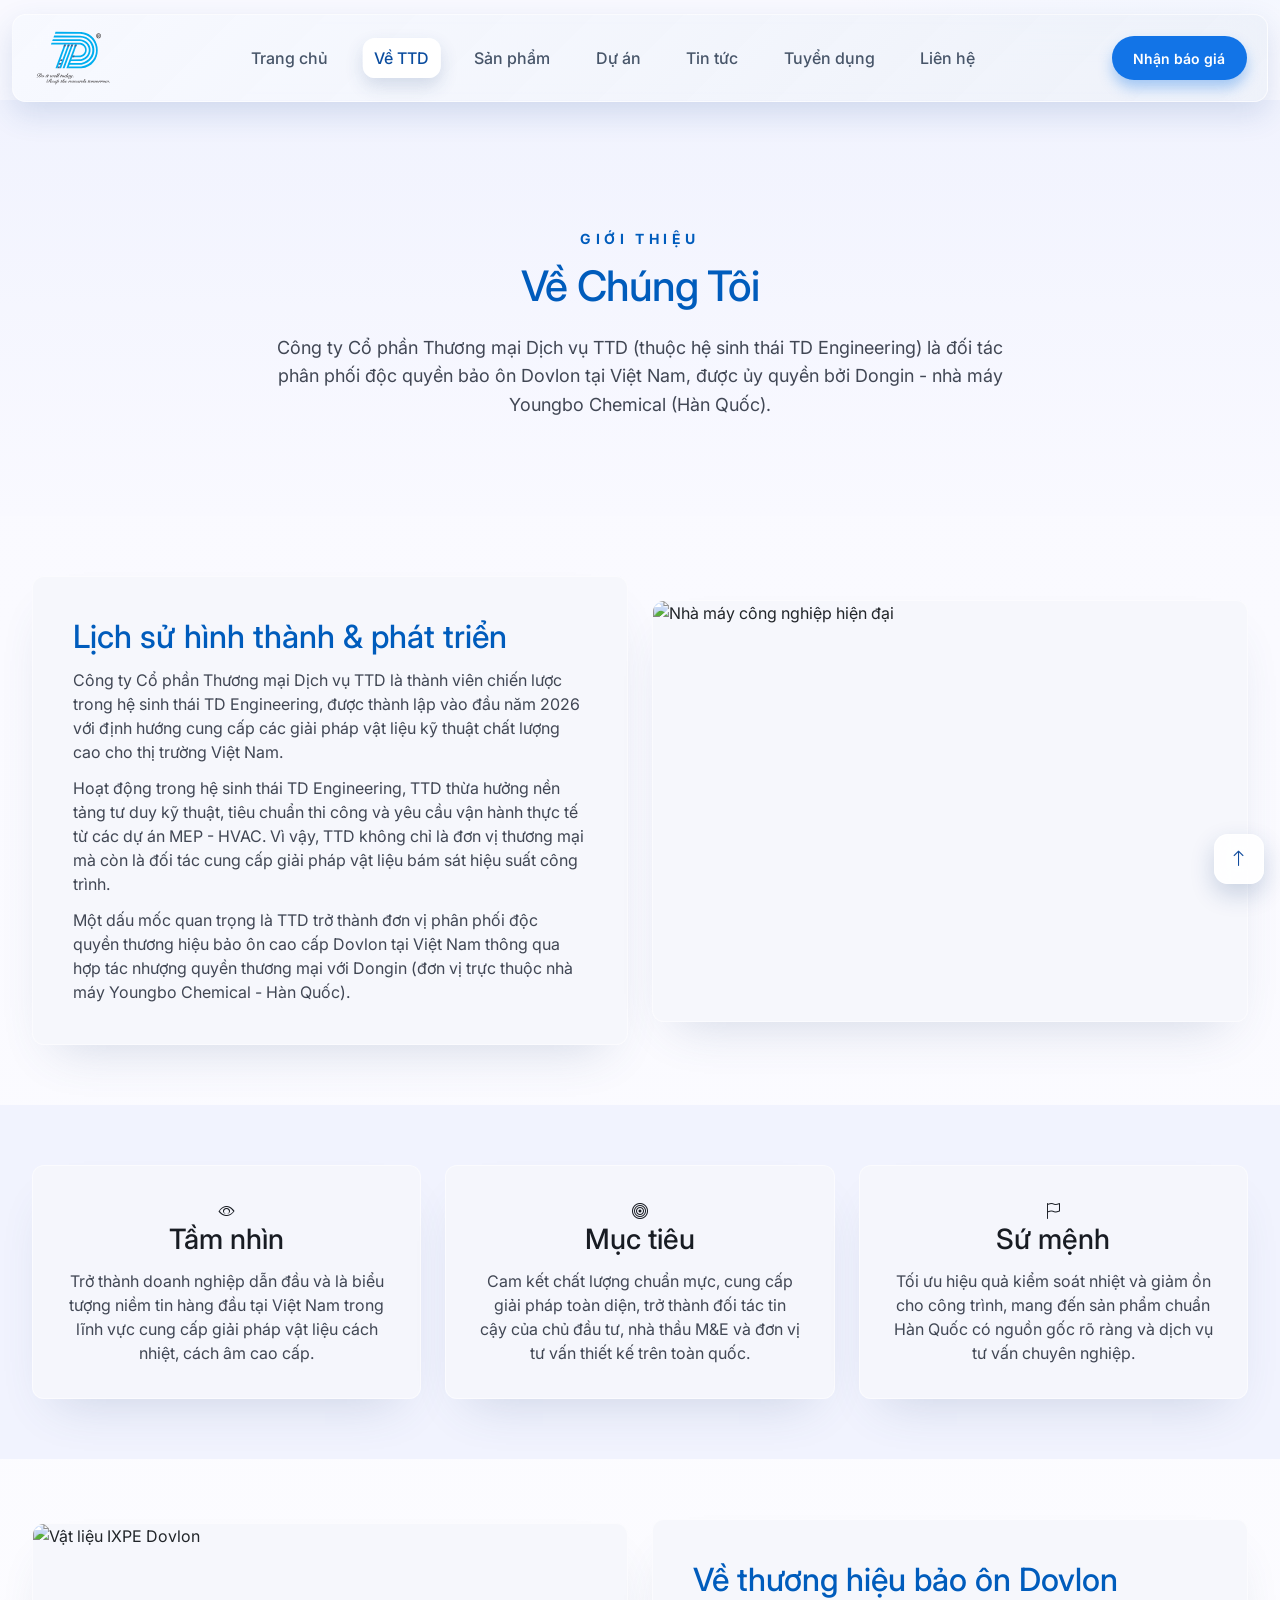
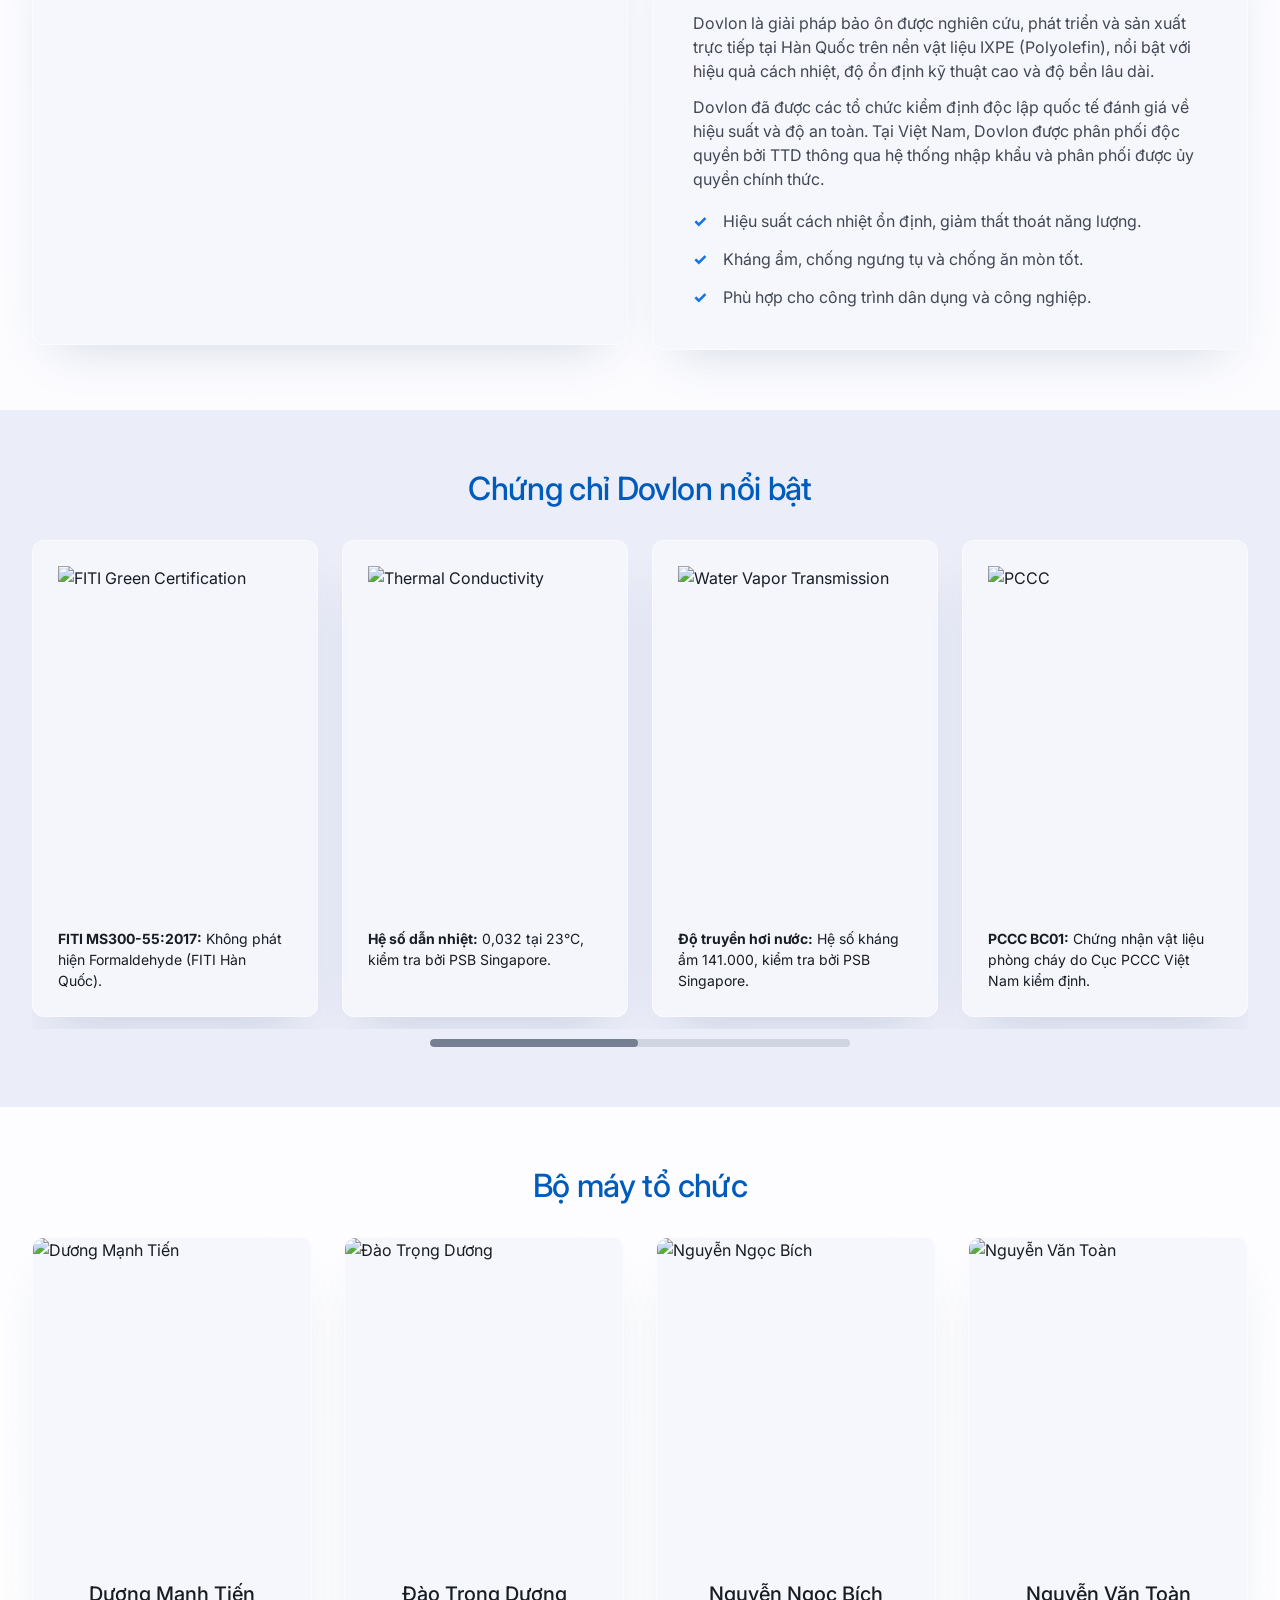
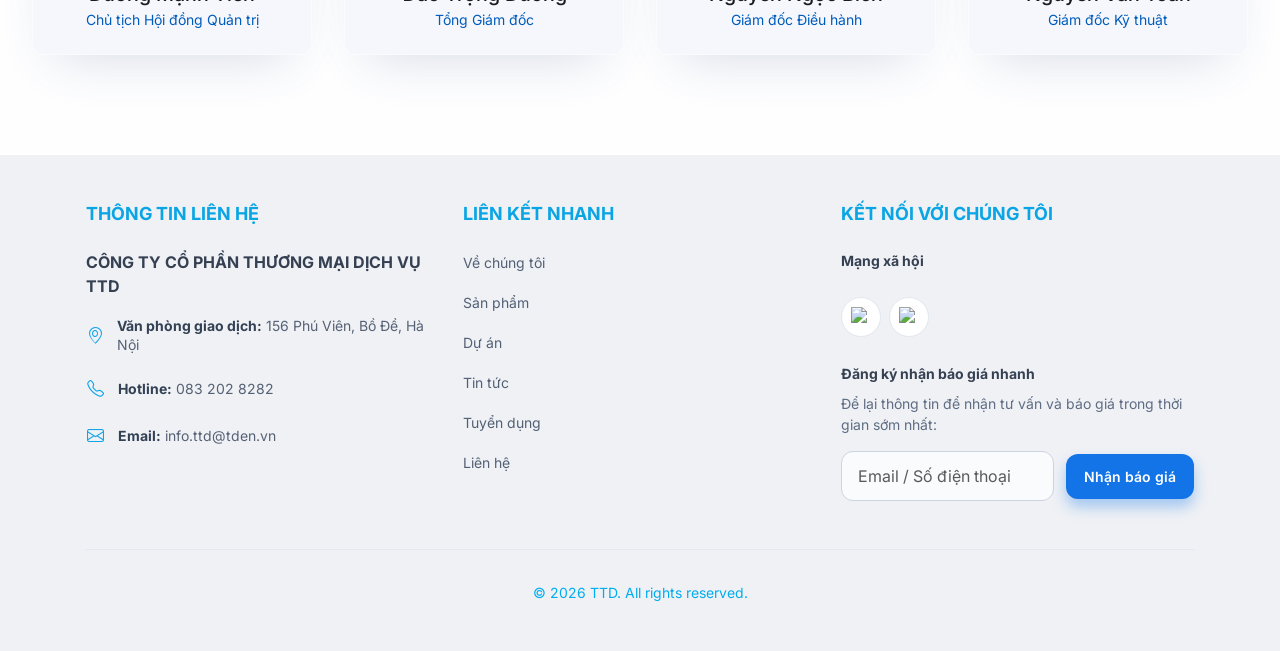
==== about.html @ 276252da "Refine borders and rebuild Dovlon certificates scroller layout" ====
﻿<!doctype html>
<html lang="vi">
<head>
  <meta charset="utf-8">
  <meta name="viewport" content="width=device-width, initial-scale=1">
  <title>Về TTD - Giới thiệu công ty và thương hiệu Dovlon</title>
  <meta name="description" content="Giới thiệu Công ty Cổ phần Thương mại Dịch vụ TTD, tầm nhìn, sứ mệnh và các chứng chỉ kỹ thuật nổi bật của thương hiệu Dovlon.">
  <link rel="preconnect" href="https://fonts.googleapis.com">
  <link rel="preconnect" href="https://fonts.gstatic.com" crossorigin>
  <link href="https://fonts.googleapis.com/css2?family=Inter:wght@400;500;600;700;800;900&display=swap" rel="stylesheet">
  <link href="https://cdn.jsdelivr.net/npm/bootstrap@5.3.7/dist/css/bootstrap.min.css" rel="stylesheet">
  <link href="https://cdn.jsdelivr.net/npm/bootstrap-icons@1.11.3/font/bootstrap-icons.min.css" rel="stylesheet">
  <link rel="stylesheet" href="assets/css/styles.css">
</head>
<body>
  <header class="topbar">
    <div class="container nav-wrap">
      <a class="brand" href="index.html" aria-label="TTD Home">
        <img class="logo-mark" src="assets/img/logo-ttd.svg" alt="Logo TTD Dovlon">
      </a>
      <button class="menu-toggle" aria-label="Mở menu">Menu</button>
      <nav class="menu">
        <a href="index.html">Trang chủ</a>
        <a class="active" href="about.html">Về TTD</a>
        <a href="products.html">Sản phẩm</a>
        <a href="projects.html">Dự án</a>
        <a href="news.html">Tin tức</a>
        <a href="careers.html">Tuyển dụng</a>
        <a href="contact.html">Liên hệ</a>
      </nav>
      <a class="btn btn-primary" href="contact.html">Nhận báo giá</a>
    </div>
  </header>

  <main>
    <section class="about-intro">
      <div class="container">
        <p class="section-kicker">Giới thiệu</p>
        <h1 class="section-title" style="color:#005cbc;">Về Chúng Tôi</h1>
        <p class="section-sub">Công ty Cổ phần Thương mại Dịch vụ TTD (thuộc hệ sinh thái TD Engineering) là đối tác phân phối độc quyền bảo ôn Dovlon tại Việt Nam, được ủy quyền bởi Dongin - nhà máy Youngbo Chemical (Hàn Quốc).</p>
      </div>
    </section>

    <section>
      <div class="container">
        <div class="grid-2" style="align-items:center;">
          <article class="card has-hover-glow" style="padding:40px;">
            <h2 style="margin:0;color:#005cbc;font-size:2rem;line-height:1.22;">Lịch sử hình thành &amp; phát triển</h2>
            <p>Công ty Cổ phần Thương mại Dịch vụ TTD là thành viên chiến lược trong hệ sinh thái TD Engineering, được thành lập vào đầu năm 2026 với định hướng cung cấp các giải pháp vật liệu kỹ thuật chất lượng cao cho thị trường Việt Nam.</p>
            <p>Hoạt động trong hệ sinh thái TD Engineering, TTD thừa hưởng nền tảng tư duy kỹ thuật, tiêu chuẩn thi công và yêu cầu vận hành thực tế từ các dự án MEP - HVAC. Vì vậy, TTD không chỉ là đơn vị thương mại mà còn là đối tác cung cấp giải pháp vật liệu bám sát hiệu suất công trình.</p>
            <p>Một dấu mốc quan trọng là TTD trở thành đơn vị phân phối độc quyền thương hiệu bảo ôn cao cấp Dovlon tại Việt Nam thông qua hợp tác nhượng quyền thương mại với Dongin (đơn vị trực thuộc nhà máy Youngbo Chemical - Hàn Quốc).</p>
          </article>
          <article class="card has-hover-glow" style="padding:0;overflow:hidden;">
            <img class="image-cover" style="min-height:420px;" src="https://www.figma.com/api/mcp/asset/ed549dd9-a001-467a-a83b-a978454fdd4f" alt="Nhà máy công nghiệp hiện đại">
          </article>
        </div>
      </div>
    </section>

    <section class="section-soft">
      <div class="container">
        <div class="grid-3">
          <article class="mini-card has-hover-glow">
            <div class="icon-dot"><i class="bi bi-eye"></i></div>
            <h3>Tầm nhìn</h3>
            <p>Trở thành doanh nghiệp dẫn đầu và là biểu tượng niềm tin hàng đầu tại Việt Nam trong lĩnh vực cung cấp giải pháp vật liệu cách nhiệt, cách âm cao cấp.</p>
          </article>
          <article class="mini-card has-hover-glow">
            <div class="icon-dot"><i class="bi bi-bullseye"></i></div>
            <h3>Mục tiêu</h3>
            <p>Cam kết chất lượng chuẩn mực, cung cấp giải pháp toàn diện, trở thành đối tác tin cậy của chủ đầu tư, nhà thầu M&amp;E và đơn vị tư vấn thiết kế trên toàn quốc.</p>
          </article>
          <article class="mini-card has-hover-glow">
            <div class="icon-dot"><i class="bi bi-flag"></i></div>
            <h3>Sứ mệnh</h3>
            <p>Tối ưu hiệu quả kiểm soát nhiệt và giảm ồn cho công trình, mang đến sản phẩm chuẩn Hàn Quốc có nguồn gốc rõ ràng và dịch vụ tư vấn chuyên nghiệp.</p>
          </article>
        </div>
      </div>
    </section>

    <section>
      <div class="container">
        <div class="grid-2" style="align-items:center;">
          <article class="card has-hover-glow" style="padding:0;overflow:hidden;">
            <img class="image-cover" style="min-height:420px;" src="https://www.figma.com/api/mcp/asset/f69a552e-b1df-4cfe-83d4-c630a1e25bf6" alt="Vật liệu IXPE Dovlon">
          </article>
          <article class="card has-hover-glow" style="padding:40px;">
            <h2 style="margin:0;color:#005cbc;font-size:2rem;line-height:1.22;">Về thương hiệu bảo ôn Dovlon</h2>
            <p>Dovlon là giải pháp bảo ôn được nghiên cứu, phát triển và sản xuất trực tiếp tại Hàn Quốc trên nền vật liệu IXPE (Polyolefin), nổi bật với hiệu quả cách nhiệt, độ ổn định kỹ thuật cao và độ bền lâu dài.</p>
            <p>Dovlon đã được các tổ chức kiểm định độc lập quốc tế đánh giá về hiệu suất và độ an toàn. Tại Việt Nam, Dovlon được phân phối độc quyền bởi TTD thông qua hệ thống nhập khẩu và phân phối được ủy quyền chính thức.</p>
            <ul class="list-check">
              <li>Hiệu suất cách nhiệt ổn định, giảm thất thoát năng lượng.</li>
              <li>Kháng ẩm, chống ngưng tụ và chống ăn mòn tốt.</li>
              <li>Phù hợp cho công trình dân dụng và công nghiệp.</li>
            </ul>
          </article>
        </div>
      </div>
    </section>

    <section class="section-deep">
      <div class="container">
        <h2 class="section-title" style="font-size:2rem;text-align:center;color:#005cbc;">Chứng chỉ Dovlon nổi bật</h2>
        <div class="cert-carousel">
          <div class="cert-scroller" data-cert-scroller>
            <div class="cert-track" data-cert-track>
              <article class="cert-item has-hover-glow"><img src="https://www.figma.com/api/mcp/asset/5032e705-48d7-4056-9d11-582e03777fd2" alt="FITI Green Certification"><p><strong>FITI MS300-55:2017:</strong> Không phát hiện Formaldehyde (FITI Hàn Quốc).</p></article>
              <article class="cert-item has-hover-glow"><img src="https://www.figma.com/api/mcp/asset/c3d795db-6abd-40b7-98fb-cfb9b0fcd37e" alt="Thermal Conductivity"><p><strong>Hệ số dẫn nhiệt:</strong> 0,032 tại 23°C, kiểm tra bởi PSB Singapore.</p></article>
              <article class="cert-item has-hover-glow"><img src="https://www.figma.com/api/mcp/asset/25cc4046-fff4-435b-a0ec-7f83386a11ea" alt="Water Vapor Transmission"><p><strong>Độ truyền hơi nước:</strong> Hệ số kháng ẩm 141.000, kiểm tra bởi PSB Singapore.</p></article>
              <article class="cert-item has-hover-glow"><img src="https://www.figma.com/api/mcp/asset/5db78e8e-9b71-4d55-8d62-d606c88b1621" alt="PCCC"><p><strong>PCCC BC01:</strong> Chứng nhận vật liệu phòng cháy do Cục PCCC Việt Nam kiểm định.</p></article>
              <article class="cert-item has-hover-glow"><img src="https://images.unsplash.com/photo-1494412651409-8963ce7935a7?auto=format&fit=crop&w=900&q=80" alt="Saltwater Corrosion"><p><strong>Chống ăn mòn nước muối:</strong> Báo cáo thử nghiệm bởi Phân viện Vật liệu Xây dựng Miền Nam.</p></article>
              <article class="cert-item has-hover-glow"><img src="https://images.unsplash.com/photo-1518770660439-4636190af475?auto=format&fit=crop&w=900&q=80" alt="Anti-static"><p><strong>Vật liệu chống tĩnh điện:</strong> Chứng nhận kiểm định bởi UK Testing.</p></article>
              <article class="cert-item has-hover-glow"><img src="https://images.unsplash.com/photo-1520607162513-77705c0f0d4a?auto=format&fit=crop&w=900&q=80" alt="Low VOC"><p><strong>VOC thấp:</strong> Đáp ứng tiêu chuẩn chất lượng không khí trong nhà cho công trình hiện đại.</p></article>
              <article class="cert-item has-hover-glow"><img src="https://images.unsplash.com/photo-1473341304170-971dccb5ac1e?auto=format&fit=crop&w=900&q=80" alt="Durability"><p><strong>Độ bền vật liệu:</strong> Kết quả thử nghiệm lão hóa nhiệt xác nhận tuổi thọ vận hành dài hạn.</p></article>
            </div>
          </div>
          <div class="cert-scrollbar" aria-hidden="true">
            <span class="cert-scrollbar-thumb" data-cert-thumb></span>
          </div>
        </div>
      </div>
    </section>

    <section>
      <div class="container">
        <h2 class="section-title" style="font-size:2rem;text-align:center;color:#005cbc;">Bộ máy tổ chức</h2>
        <div class="leader-grid" style="margin-top:32px;">
          <article class="leader-card has-hover-glow"><img src="https://www.figma.com/api/mcp/asset/c05e588d-6e9c-43a3-8836-fc9cbae2872f" alt="Dương Mạnh Tiến" style="object-position:center 22%;"><div class="meta"><h4>Dương Mạnh Tiến</h4><p>Chủ tịch Hội đồng Quản trị</p></div></article>
          <article class="leader-card has-hover-glow"><img src="https://www.figma.com/api/mcp/asset/b7064acb-e3c3-4f56-b028-68e5ffc206ad" alt="Đào Trọng Dương" style="object-position:center 22%;"><div class="meta"><h4>Đào Trọng Dương</h4><p>Tổng Giám đốc</p></div></article>
          <article class="leader-card has-hover-glow"><img src="https://www.figma.com/api/mcp/asset/e9ed8e31-0ea5-4e0f-9fca-32a741d9f2ee" alt="Nguyễn Ngọc Bích" style="object-position:center 22%;"><div class="meta"><h4>Nguyễn Ngọc Bích</h4><p>Giám đốc Điều hành</p></div></article>
          <article class="leader-card has-hover-glow"><img src="https://www.figma.com/api/mcp/asset/d2f034b3-c6e4-4584-9b53-91117a5b3560" alt="Nguyễn Văn Toàn" style="object-position:center 22%;"><div class="meta"><h4>Nguyễn Văn Toàn</h4><p>Giám đốc Kỹ thuật</p></div></article>
        </div>
      </div>
    </section>
  </main>

  <footer class="site-footer py-5">
    <div class="container-xl px-4 px-lg-3">
      <div class="row gy-4 gy-lg-0">
        <div class="col-lg-4">
          <h4>THÔNG TIN LIÊN HỆ</h4>
          <p class="company">CÔNG TY CỔ PHẦN THƯƠNG MẠI DỊCH VỤ TTD</p>
          <ul class="contact-list list-unstyled mb-0">
            <li><i class="bi bi-geo-alt"></i><span><strong>Văn phòng giao dịch:</strong> 156 Phú Viên, Bồ Đề, Hà Nội</span></li>
            <li><i class="bi bi-telephone"></i><span><strong>Hotline:</strong> 083 202 8282</span></li>
            <li><i class="bi bi-envelope"></i><span><strong>Email:</strong> info.ttd@tden.vn</span></li>
          </ul>
        </div>
        <div class="col-lg-4">
          <h4>LIÊN KẾT NHANH</h4>
          <ul class="quick-links list-unstyled mb-0">
            <li><a href="about.html">Về chúng tôi</a></li>
            <li><a href="products.html">Sản phẩm</a></li>
            <li><a href="projects.html">Dự án</a></li>
            <li><a href="news.html">Tin tức</a></li>
            <li><a href="careers.html">Tuyển dụng</a></li>
            <li><a href="contact.html">Liên hệ</a></li>
          </ul>
        </div>
        <div class="col-lg-4">
          <h4>KẾT NỐI VỚI CHÚNG TÔI</h4>
          <p class="social-title">Mạng xã hội</p>
          <div class="social-links">
            <a class="social-chip" href="https://www.facebook.com/ttddovlon" target="_blank" rel="noopener" aria-label="Facebook">
              <img src="assets/img/facebook_icon.svg" alt="Facebook">
            </a>
            <a class="social-chip" href="#" aria-label="TikTok">
              <img src="assets/img/TikTok_Icon_Black_Circle.svg" alt="TikTok">
            </a>
          </div>
          <p class="subscribe-title">Đăng ký nhận báo giá nhanh</p>
          <p class="subscribe-copy">Để lại thông tin để nhận tư vấn và báo giá trong thời gian sớm nhất:</p>
          <form class="quick-quote" action="#" method="post">
            <label for="quickQuote" class="visually-hidden">Email hoặc số điện thoại</label>
            <input id="quickQuote" type="text" class="form-control" placeholder="Email / Số điện thoại">
            <button class="btn btn-primary" type="submit">Nhận báo giá</button>
          </form>
        </div>
      </div>
      <p class="copyright mb-0">© 2026 TTD. All rights reserved.</p>
    </div>
  </footer>

  <script src="assets/js/main.js"></script>
  <script src="https://cdn.jsdelivr.net/npm/bootstrap@5.3.7/dist/js/bootstrap.bundle.min.js"></script>
</body>
</html>
---- assets/css/styles.css ----
﻿:root {
  --bg-main: #f9f9ff;
  --bg-soft: #f1f3fe;
  --bg-deep: #ebedf8;
  --text: #181c23;
  --muted: #414754;
  --primary: #005cbc;
  --primary-2: #1274e7;
  --line: rgba(255, 255, 255, 0.5);
  --line-2: rgba(0, 92, 188, 0.14);
  --glass: rgba(255, 255, 255, 0.6);
  --glass-strong: rgba(255, 255, 255, 0.75);
  --radius-xl: 24px;
  --radius-lg: 12px;
  --radius-md: 8px;
  --shadow-lg: 0 30px 60px -15px rgba(95, 119, 166, 0.18);
  --shadow-md: 0 20px 30px -14px rgba(95, 119, 166, 0.16);
  --shadow-sm: 0 8px 20px -12px rgba(95, 119, 166, 0.16);
  --shadow-card-unified: 0 24px 48px -24px rgba(73, 98, 140, 0.24);
}

* {
  box-sizing: border-box;
}

html {
  scroll-behavior: smooth;
}

body {
  margin: 0;
  font-family: "Inter", "Be Vietnam Pro", "Segoe UI", Arial, sans-serif;
  color: var(--text);
  line-height: 1.5;
  background:
    radial-gradient(900px 420px at 14% -12%, rgba(149, 189, 255, 0.2), transparent 72%),
    radial-gradient(900px 420px at 96% -6%, rgba(153, 214, 252, 0.2), transparent 70%),
    linear-gradient(180deg, var(--bg-main) 0%, #ffffff 100%);
}

a {
  color: inherit;
  text-decoration: none;
}

img {
  max-width: 100%;
  display: block;
}

.container {
  max-width: 1280px;
  margin: 0 auto;
  padding: 0 32px;
}

.topbar {
  position: sticky;
  top: 14px;
  z-index: 120;
  background: transparent;
  padding: 0 12px 12px;
}

.nav-wrap {
  position: relative;
  min-height: 81px;
  display: grid;
  grid-template-columns: auto 1fr auto;
  align-items: center;
  gap: 1rem;
  padding: 10px 20px;
  border-radius: 14px;
  border: 1px solid rgba(255, 255, 255, 0.62);
  background: linear-gradient(135deg, rgba(246, 249, 255, 0.64), rgba(230, 236, 246, 0.58));
  backdrop-filter: blur(18px);
  -webkit-backdrop-filter: blur(18px);
  box-shadow: 0 12px 30px rgba(41, 86, 153, 0.16);
  transition: box-shadow 0.28s ease, background-color 0.28s ease, transform 0.28s ease;
}

.topbar.is-scrolled .nav-wrap {
  box-shadow: 0 16px 38px rgba(23, 62, 121, 0.22);
  background: linear-gradient(135deg, rgba(250, 252, 255, 0.72), rgba(236, 242, 251, 0.68));
  transform: translateY(-2px);
}

.nav-wrap:hover {
  background: linear-gradient(135deg, rgba(252, 254, 255, 0.56), rgba(238, 244, 252, 0.52));
  backdrop-filter: blur(22px);
  -webkit-backdrop-filter: blur(22px);
}

.brand {
  display: inline-flex;
  align-items: center;
  gap: 0.7rem;
}

.logo-mark {
  width: 81.6px;
  height: auto;
}

.brand-copy {
  display: grid;
  gap: 2px;
}

.brand-copy strong {
  font-size: 0.94rem;
  color: #25364d;
  letter-spacing: 0.03em;
  text-transform: uppercase;
}

.brand-copy small {
  font-size: 0.68rem;
  font-weight: 600;
  color: #53657d;
}

.menu {
  position: relative;
  isolation: isolate;
  display: flex;
  align-items: center;
  gap: 1.4rem;
  justify-content: center;
  justify-self: center;
  width: 100%;
  padding: 4px 6px;
  border-radius: 14px;
  border: 0;
  background: rgba(255, 255, 255, 0.24);
}

.menu-indicator {
  position: absolute;
  top: 4px;
  left: 0;
  width: 0;
  height: calc(100% - 8px);
  border-radius: 12px;
  background: rgba(255, 255, 255, 0.96);
  box-shadow: 0 8px 18px rgba(29, 68, 126, 0.16);
  pointer-events: none;
  z-index: 0;
  opacity: 0;
  transform: translateX(0);
  transition: transform 0.28s cubic-bezier(0.22, 1, 0.36, 1), width 0.28s cubic-bezier(0.22, 1, 0.36, 1), opacity 0.2s ease;
}

.menu.menu-indicator-enabled .menu-indicator {
  opacity: 1;
}

.menu.menu-indicator-enabled {
  border: 0;
  background: transparent;
}

.menu a {
  position: relative;
  z-index: 1;
  font-size: 1rem;
  font-weight: 500;
  color: #475569;
  padding: 0.48rem 0.72rem;
  border-radius: 10px;
  border-bottom: 0;
  transition: color 0.28s ease, background-color 0.28s ease;
}

.menu a::after {
  content: none;
}

.menu a:hover,
.menu a.active,
.menu a.is-current {
  color: #0b4d9f;
  background: rgba(255, 255, 255, 0.95);
  border-radius: 12px;
  box-shadow: 0 8px 18px rgba(29, 68, 126, 0.16);
}

.menu a:hover::after,
.menu a.active::after,
.menu a.is-current::after {
  transform: none;
}

.menu.menu-indicator-enabled a:hover,
.menu.menu-indicator-enabled a.active,
.menu.menu-indicator-enabled a.is-current {
  background: transparent;
  box-shadow: none;
}

.menu-toggle {
  display: none;
  border: 0;
  border-radius: 10px;
  padding: 0.54rem 0.72rem;
  background: var(--glass-strong);
  color: #20426c;
  font-weight: 700;
}

.nav-wrap > .btn {
  justify-self: end;
}

.btn {
  display: inline-flex;
  align-items: center;
  justify-content: center;
  border: 0;
  border-radius: 9999px;
  font-size: 14px;
  font-weight: 600;
  padding: 0.74rem 1.35rem;
  transition: 0.24s ease;
}

.btn-primary {
  color: #fff;
  background: var(--primary-2);
  box-shadow: 0 8px 14px rgba(18, 116, 231, 0.34);
}

.btn-primary:hover,
.btn-primary:focus-visible {
  transform: translateY(-1px);
  box-shadow: 0 12px 18px rgba(18, 116, 231, 0.38);
}

.btn-outline {
  color: #222e40;
  background: transparent;
  border: 1px solid rgba(114, 119, 133, 0.7);
}

main section {
  padding: 60px 0;
}

.section-soft {
  background: var(--bg-soft);
}

.section-deep {
  background: var(--bg-deep);
}

.glass {
  background: var(--glass);
  border: 1px solid var(--line);
  backdrop-filter: blur(7.5px);
  -webkit-backdrop-filter: blur(7.5px);
  box-shadow: var(--shadow-lg);
}

.section-title {
  margin: 0;
  font-size: clamp(28px, 3.4vw, 42px);
  line-height: 1.2;
  letter-spacing: -0.02em;
}

.section-kicker {
  margin: 0 0 12px;
  color: var(--primary);
  font-size: 14px;
  font-weight: 700;
  letter-spacing: 0.32em;
  text-transform: uppercase;
}

.section-sub {
  margin: 14px 0 0;
  color: var(--muted);
  font-size: 18px;
  line-height: 1.6;
}

.hero-banner {
  position: relative;
  min-height: 700px;
  border-radius: 0;
  overflow: hidden;
  margin: 0 -32px;
}

.hero-banner img {
  width: 100%;
  height: 100%;
  min-height: 700px;
  object-fit: cover;
}

.hero-overlay {
  position: absolute;
  inset: 0;
  background:
    linear-gradient(93deg, rgba(15, 31, 52, 0.55) 0%, rgba(15, 31, 52, 0.22) 40%, rgba(15, 31, 52, 0.06) 70%),
    radial-gradient(700px 300px at 18% 26%, rgba(255, 255, 255, 0.14), transparent 70%);
}

.hero-content {
  position: absolute;
  top: 160px;
  left: 40px;
  width: min(768px, calc(100% - 80px));
  z-index: 2;
}

.hero-content h1 {
  margin: 0;
  font-size: clamp(44px, 7vw, 74px);
  line-height: 1.04;
  letter-spacing: -0.04em;
  text-transform: uppercase;
  color: #fff;
}

.hero-content h1 strong {
  color: #2080ed;
}

.hero-content p {
  margin: 24px 0 0;
  max-width: 540px;
  color: rgba(245, 249, 255, 0.94);
  font-size: 18px;
  line-height: 1.62;
}

.hero-catalogue {
  margin-top: 34px;
  color: rgba(255, 255, 255, 0.86);
  font-size: 11px;
  letter-spacing: 0.18em;
  text-transform: uppercase;
  display: inline-flex;
  gap: 14px;
  align-items: center;
}

.hero-catalogue::after {
  content: "";
  width: 86px;
  height: 1px;
  background: rgba(255, 255, 255, 0.45);
}

.split {
  display: grid;
  grid-template-columns: repeat(2, minmax(0, 1fr));
}

.split-700 {
  min-height: 700px;
}

.split-image {
  position: relative;
  overflow: hidden;
}

.split-image img {
  width: 100%;
  height: 100%;
  min-height: 700px;
  object-fit: cover;
}

.split-text {
  display: flex;
  flex-direction: column;
  justify-content: center;
  padding: 96px;
  background: var(--glass);
  border-left: 1px solid var(--line-2);
  backdrop-filter: blur(18px);
  -webkit-backdrop-filter: blur(18px);
}

.split-text h2,
.split-text h3 {
  margin: 0;
  font-size: clamp(34px, 4vw, 48px);
  line-height: 1.15;
  letter-spacing: -0.02em;
}

.split-text p {
  margin: 18px 0 0;
  color: var(--muted);
  font-size: 18px;
  line-height: 1.62;
}

.meta-lines {
  margin-top: 26px;
  border-top: 1px solid rgba(0, 0, 0, 0.08);
}

.meta-row {
  display: flex;
  justify-content: space-between;
  align-items: baseline;
  gap: 1rem;
  padding: 20px 0;
  border-bottom: 1px solid rgba(0, 0, 0, 0.08);
}

.meta-row span:first-child {
  color: rgba(24, 28, 35, 0.42);
  font-size: 12px;
  letter-spacing: 0.2em;
  text-transform: uppercase;
  font-weight: 700;
}

.meta-row span:last-child {
  color: var(--text);
  font-size: 22px;
  font-weight: 600;
}

.tag-list {
  margin-top: 18px;
  display: flex;
  flex-wrap: wrap;
  gap: 8px;
}

.tag {
  display: inline-flex;
  align-items: center;
  justify-content: center;
  border: 1px solid rgba(0, 92, 188, 0.3);
  color: var(--primary);
  font-size: 10px;
  letter-spacing: 0.1em;
  text-transform: uppercase;
  font-weight: 800;
  padding: 6px 14px;
  background: rgba(0, 92, 188, 0.05);
}

.grid-3,
.grid-4,
.grid-2 {
  display: grid;
  gap: 24px;
}

.grid-2 {
  grid-template-columns: repeat(2, minmax(0, 1fr));
}

.grid-3 {
  grid-template-columns: repeat(3, minmax(0, 1fr));
}

.grid-4 {
  grid-template-columns: repeat(4, minmax(0, 1fr));
}

.card {
  background: var(--glass);
  border: 1px solid var(--line);
  border-radius: 12px;
  box-shadow: var(--shadow-md);
  backdrop-filter: blur(7.5px);
  -webkit-backdrop-filter: blur(7.5px);
  padding: 24px;
}

.card,
.mini-card,
.cert-item,
.leader-card,
.job-card,
.cv-panel,
.news-item {
  background-color: rgba(245, 247, 252, 0.9);
}

.has-hover-glow {
  position: relative;
  overflow: hidden;
  isolation: isolate;
  --hover-x: 50%;
  --hover-y: 50%;
}

.has-hover-glow::before {
  content: "";
  position: absolute;
  inset: -28%;
  pointer-events: none;
  z-index: 0;
  opacity: 0;
  filter: blur(26px);
  transition: opacity 0.26s ease;
  background: radial-gradient(
    circle at var(--hover-x) var(--hover-y),
    rgba(255, 255, 255, 0.72) 0%,
    rgba(189, 217, 255, 0.34) 22%,
    rgba(141, 186, 255, 0.2) 40%,
    rgba(141, 186, 255, 0) 62%
  );
}

.has-hover-glow:hover::before,
.has-hover-glow.is-hovering::before {
  opacity: 1;
}

.has-hover-glow > * {
  position: relative;
  z-index: 1;
}

.card h3,
.card h4 {
  margin: 0;
  line-height: 1.35;
}

.card p {
  margin: 12px 0 0;
  color: var(--muted);
}

.center-card {
  text-align: center;
}

.center-card .icon-dot {
  width: 64px;
  height: 64px;
  border-radius: 9999px;
  margin: 0 auto 12px;
  background: rgba(177, 201, 253, 0.5);
  display: grid;
  place-items: center;
  color: var(--primary);
  font-size: 20px;
}

.feature-card {
  padding: 0;
  overflow: hidden;
}

.feature-card img {
  width: 100%;
  height: 320px;
  object-fit: cover;
}

.feature-card .content {
  padding: 24px;
}

.list-check {
  list-style: none;
  margin: 18px 0 0;
  padding: 0;
  display: grid;
  gap: 14px;
}

.list-check li {
  position: relative;
  padding-left: 30px;
  color: var(--muted);
}

.list-check li::before {
  content: "✓";
  position: absolute;
  left: 0;
  top: 0;
  color: #1274e7;
  font-weight: 800;
}

.jobs {
  display: grid;
  gap: 12px;
}

.job-card {
  background: var(--glass);
  border: 1px solid var(--line);
  border-radius: 8px;
  padding: 25px;
  box-shadow: var(--shadow-md);
}

.job-title-row {
  display: flex;
  align-items: center;
  justify-content: space-between;
  gap: 12px;
}

.job-hot {
  border-radius: 9999px;
  padding: 4px 12px;
  background: rgba(198, 84, 1, 0.1);
  color: #c65401;
  font-size: 12px;
  font-weight: 600;
}

.job-meta {
  margin-top: 10px;
  color: var(--muted);
  font-size: 16px;
  display: flex;
  flex-wrap: wrap;
  gap: 16px;
}

.job-meta span {
  display: inline-flex;
  align-items: center;
  gap: 6px;
}

.job-card .btn-outline {
  margin-top: 16px;
  width: 100%;
}

.cv-panel {
  border-radius: 12px;
  background: var(--glass);
  border: 1px solid var(--line);
  box-shadow: var(--shadow-lg);
  padding: 49px;
}

.cv-panel h3 {
  margin: 0;
  font-size: 34px;
  line-height: 1.12;
}

.cv-panel p {
  margin: 8px 0 0;
  color: var(--muted);
}

.form-grid-2 {
  margin-top: 20px;
  display: grid;
  grid-template-columns: repeat(2, minmax(0, 1fr));
  gap: 12px;
}

.form-group {
  display: grid;
  gap: 4px;
}

.form-group label {
  color: var(--text);
  font-size: 14px;
  font-weight: 500;
  letter-spacing: 0.02em;
}

.form-group input,
.form-group select,
.form-group textarea {
  width: 100%;
  border: 1px solid #c1c6d6;
  border-radius: 6px;
  background: #fff;
  padding: 11px 13px;
  font: inherit;
  color: #303d50;
}

.form-group textarea {
  resize: vertical;
  min-height: 120px;
}

.upload-box {
  margin-top: 12px;
  border: 2px dashed #c1c6d6;
  border-radius: 6px;
  background: #fff;
  padding: 26px;
  text-align: center;
  color: #64748b;
}

.upload-box strong {
  color: var(--primary);
}

.form-submit {
  margin-top: 16px;
  display: flex;
  justify-content: flex-end;
}

.footer {
  padding: 64px 0 32px;
  background: rgba(255, 255, 255, 0.4);
  backdrop-filter: blur(20px);
  -webkit-backdrop-filter: blur(20px);
}

.footer-grid {
  display: grid;
  grid-template-columns: repeat(3, minmax(0, 1fr));
  gap: 48px;
}

.footer h4 {
  margin: 0 0 12px;
  color: #00adef;
  font-size: 18px;
  letter-spacing: 0.04em;
  text-transform: uppercase;
}

.footer p,
.footer li,
.footer a {
  margin: 0;
  color: #475569;
  font-size: 14px;
  line-height: 1.6;
}

.footer ul {
  margin: 0;
  padding-left: 18px;
  display: grid;
  gap: 6px;
}

.contact-list {
  list-style: none;
  margin: 0;
  padding: 0;
  display: grid;
  gap: 10px;
}

.contact-list li {
  display: flex;
  gap: 8px;
  align-items: flex-start;
}

.contact-list .icon {
  width: 16px;
  text-align: center;
  line-height: 1.6;
  color: #00adef;
}

.social-chip {
  margin-top: 10px;
  display: inline-flex;
  align-items: center;
  justify-content: center;
  width: 40px;
  height: 40px;
  border-radius: 9999px;
  background: #fff;
  border: 1px solid #e2e8f0;
}

.social-links {
  margin-top: 10px;
  display: inline-flex;
  align-items: center;
  gap: 8px;
}

.social-links .social-chip {
  margin-top: 0;
}

.social-chip img {
  width: 20px;
  height: 20px;
  object-fit: contain;
}

.quick-quote {
  margin-top: 14px;
  display: flex;
  gap: 12px;
  flex-wrap: nowrap;
  align-items: center;
}

.quick-quote input {
  flex: 1 1 auto;
  min-width: 0;
  border: 1px solid #cbd5e1;
  border-radius: 12px;
  background: rgba(255, 255, 255, 0.7);
  padding: 12px 16px;
  color: #334155;
}

.quick-quote .btn {
  border-radius: 12px;
  flex: 0 0 auto;
  white-space: nowrap;
  min-width: fit-content;
  padding-inline: 18px;
}

.site-footer {
  background: rgba(238, 240, 245, 0.92);
  margin-top: 2.5rem;
}

.site-footer h4 {
  color: #09a5e4;
  font-size: 1.125rem;
  margin-bottom: 1.55rem;
  font-weight: 700;
}

.site-footer .company {
  font-size: 1rem;
  color: #354052;
  font-weight: 700;
  margin-bottom: 1.2rem;
}

.site-footer .contact-list li {
  display: flex;
  align-items: center;
  gap: 0.8rem;
  margin-bottom: 0.85rem;
  color: #566175;
  font-size: 0.875rem;
  line-height: 1.35;
}

.site-footer .contact-list i {
  color: #0ea5e9;
  font-size: 1.2em;
  margin-top: 0;
  width: 1.2rem;
  text-align: center;
}

.site-footer .contact-list strong {
  color: #334155;
}

.quick-links li {
  margin-bottom: 1rem;
}

.quick-links a {
  color: #526075;
  font-size: 0.875rem;
  line-height: 1.35;
  text-decoration: none;
}

.quick-links a:hover {
  color: var(--primary);
}

.social-title,
.subscribe-title {
  color: #354052;
  font-size: 0.875rem;
  font-weight: 700;
}

.subscribe-title {
  margin-bottom: 0.6rem;
  margin-top: 1rem;
}

.subscribe-copy {
  color: #5f6d83;
  font-size: 0.875rem;
}

.site-footer hr {
  margin: 3rem 0 2rem;
  border-color: #cfd8e8;
}

.copyright {
  margin-top: 48px;
  padding-top: 32px;
  border-top: 1px solid #e2e8f0;
  text-align: center;
  color: #00adef;
  font-size: 14px;
}

.floating-actions {
  position: fixed;
  right: 16px;
  bottom: 16px;
  z-index: 260;
  display: flex;
  flex-direction: column;
  gap: 10px;
  align-items: flex-end;
}

.floating-btn {
  border: 0;
  width: 50px;
  height: 50px;
  border-radius: 14px;
  display: inline-flex;
  align-items: center;
  justify-content: center;
  text-decoration: none;
  cursor: pointer;
  background: rgba(255, 255, 255, 0.88);
  color: #114c9d;
  border: 1px solid rgba(255, 255, 255, 0.72);
  box-shadow: 0 10px 24px rgba(19, 58, 119, 0.2);
  backdrop-filter: blur(10px);
  -webkit-backdrop-filter: blur(10px);
  transition: transform 0.2s ease, box-shadow 0.2s ease;
}

.floating-btn:hover {
  transform: translateY(-2px);
  box-shadow: 0 14px 28px rgba(19, 58, 119, 0.24);
}

.floating-btn-top {
  font-size: 1.1rem;
}

.floating-btn-quote {
  display: none;
  width: auto;
  height: auto;
  min-height: 44px;
  padding: 0.58rem 0.9rem;
  border-radius: 12px;
  font-size: 13px;
  font-weight: 700;
  background: linear-gradient(135deg, #1475eb, #0063d8);
  color: #fff;
  border-color: rgba(255, 255, 255, 0.26);
}

.image-cover {
  width: 100%;
  height: 100%;
  object-fit: cover;
}

.about-intro {
  background: linear-gradient(180deg, #f1f3fe 0%, #f9f9ff 100%);
  text-align: center;
  padding: 128px 0 96px;
}

.about-intro .section-sub {
  max-width: 760px;
  margin: 22px auto 0;
}

.mini-card {
  background: var(--glass);
  border: 1px solid var(--line);
  border-radius: 12px;
  padding: 33px;
  box-shadow: var(--shadow-md);
  text-align: center;
}

.mini-card p {
  margin: 12px 0 0;
  color: var(--muted);
}

.cert-grid {
  display: grid;
  grid-template-columns: repeat(4, minmax(0, 1fr));
  gap: 32px;
}

.cert-carousel {
  margin-top: 32px;
}

.cert-scroller {
  overflow-x: auto;
  scroll-snap-type: x mandatory;
  -ms-overflow-style: none;
  scrollbar-width: none;
  padding-bottom: 12px;
}

.cert-scroller::-webkit-scrollbar {
  display: none;
}

.cert-track {
  display: grid;
  grid-auto-flow: column;
  grid-auto-columns: calc((100% - (24px * 3)) / 4);
  gap: 24px;
}

.cert-track .cert-item {
  scroll-snap-align: start;
}

.cert-scrollbar {
  position: relative;
  width: min(420px, 42%);
  height: 8px;
  margin: 10px auto 0;
  border-radius: 999px;
  background: rgba(129, 140, 160, 0.26);
  overflow: hidden;
}

.cert-scrollbar-thumb {
  position: absolute;
  inset: 0 auto 0 0;
  width: 25%;
  border-radius: inherit;
  background: rgba(98, 109, 128, 0.82);
  transform: translateX(0);
  transition: transform 0.18s ease, width 0.18s ease;
}

.cert-item {
  background: var(--glass);
  border: 1px solid var(--line);
  border-radius: 12px;
  padding: 25px;
  box-shadow: var(--shadow-md);
}

.cert-item img {
  width: 100%;
  height: 350px;
  object-fit: cover;
}

.cert-item p {
  margin: 12px 0 0;
  font-size: 14px;
}

.leader-grid {
  display: grid;
  grid-template-columns: repeat(4, minmax(0, 1fr));
  gap: 32px;
}

.leader-card {
  background: var(--glass);
  border: 1px solid var(--line);
  border-radius: 12px;
  overflow: hidden;
  box-shadow: var(--shadow-lg);
}

.leader-card img {
  width: 100%;
  height: 320px;
  object-fit: cover;
}

.leader-card .meta {
  padding: 24px;
  text-align: center;
}

.leader-card .meta h4 {
  margin: 0;
  font-size: 20px;
}

.leader-card .meta p {
  margin: 3px 0 0;
  color: var(--primary);
  font-size: 14px;
}

.news-list {
  display: grid;
  gap: 16px;
}

.news-item {
  background: var(--glass);
  border: 1px solid var(--line);
  border-radius: 12px;
  box-shadow: var(--shadow-md);
  padding: 24px;
}

.news-item h3 {
  margin: 12px 0 0;
}

.news-item time {
  color: var(--primary);
  font-size: 14px;
  font-weight: 600;
}

.news-page .news-main {
  padding-top: 18px;
}

.news-hero-inner {
  max-width: 760px;
}

.news-hero-inner h1 {
  margin: 0;
  font-size: clamp(28px, 3.4vw, 42px);
  line-height: 1.2;
  font-weight: 700;
  letter-spacing: -0.02em;
  color: #0b58b8;
}

.news-hero-inner p {
  margin: 12px auto 0;
  max-width: 640px;
  font-size: 18px;
  line-height: 1.65;
  color: #414754;
}

.news-shell {
  padding: 22px;
  border-radius: 18px;
  background: rgba(241, 243, 251, 0.88);
  border: 1px solid rgba(255, 255, 255, 0.55);
}

.news-section-title {
  font-size: clamp(28px, 3.4vw, 42px);
  line-height: 1.2;
  font-weight: 700;
  letter-spacing: -0.02em;
  color: #0b58b8;
}

.news-section-link {
  color: #0ea5e9;
  font-size: 14px;
  font-weight: 600;
}

.news-feature-card {
  overflow: hidden;
  border-radius: 12px;
}

.news-main-grid {
  align-items: stretch;
}

.news-feature-column,
.news-related-column {
  display: flex;
  flex-direction: column;
}

.news-feature-column .news-feature-card {
  flex: 1;
}

.news-feature-media {
  position: relative;
  display: block;
}

.news-feature-media img {
  width: 100%;
  aspect-ratio: 16 / 9;
  object-fit: cover;
}

.news-badge {
  position: absolute;
  top: 14px;
  left: 14px;
  display: inline-flex;
  align-items: center;
  justify-content: center;
  border-radius: 999px;
  padding: 3px 10px;
  font-size: 10px;
  font-weight: 700;
  letter-spacing: 0.09em;
  text-transform: uppercase;
  color: #fff;
  background: linear-gradient(135deg, #15a7ef, #0d8fdb);
}

.news-feature-body {
  padding: 24px;
}

.news-date {
  font-size: 13px;
  color: #727785;
}

.news-feature-body h3 {
  margin: 0;
  font-size: clamp(22px, 2.5vw, 30px);
  font-weight: 700;
  line-height: 1.25;
  letter-spacing: -0.02em;
}

.news-feature-body h3 a {
  color: #181c23;
}

.news-feature-body p {
  margin-top: 10px;
  color: #414754;
  line-height: 1.7;
}

.news-readmore {
  margin-top: 14px;
  display: inline-flex;
  align-items: center;
  gap: 8px;
  color: #0ea5e9;
  font-size: 14px;
  font-weight: 600;
}

.news-related-list {
  flex: 1;
  display: flex;
  flex-direction: column;
  gap: 14px;
  min-height: 0;
  overflow-y: auto;
  padding-right: 4px;
}

.news-related-list::-webkit-scrollbar {
  width: 6px;
}

.news-related-list::-webkit-scrollbar-thumb {
  background: rgba(138, 150, 174, 0.55);
  border-radius: 999px;
}

.news-related-item {
  display: flex;
  gap: 14px;
  align-items: center;
  padding: 16px;
  border-radius: 12px;
  border: 1px solid rgba(255, 255, 255, 0.52);
  background: rgba(245, 247, 252, 0.9);
  box-shadow: 0 10px 24px -20px rgba(52, 74, 108, 0.5);
}

.news-related-item img {
  width: 124px;
  height: 96px;
  border-radius: 8px;
  object-fit: cover;
  flex-shrink: 0;
}

.news-related-item small {
  color: #727785;
  font-size: 10px;
  text-transform: uppercase;
  letter-spacing: 0.08em;
  font-weight: 700;
}

.news-related-item h3 {
  margin: 4px 0 0;
  font-size: 19px;
  line-height: 1.28;
  color: #1f2937;
}

.news-related-item p {
  margin: 6px 0 0;
  font-size: 14px;
  color: #727785;
}

.news-mini-subscribe {
  padding: 18px;
  border-radius: 12px;
  border: 1px solid rgba(255, 255, 255, 0.55);
  background: rgba(245, 247, 252, 0.9);
}

.news-mini-subscribe h3 {
  margin: 0;
  font-size: 20px;
  font-weight: 700;
  color: #181c23;
}

.news-mini-subscribe p {
  margin: 8px 0 0;
  font-size: 14px;
  line-height: 1.6;
  color: #414754;
}

.news-mini-subscribe small {
  display: block;
  margin-top: 10px;
  color: #727785;
  font-size: 11px;
}

.news-inline-form {
  display: flex;
  gap: 10px;
  margin-top: 12px;
}

.news-inline-form input {
  flex: 1;
  min-width: 0;
  border-radius: 8px;
  border: 1px solid #c1c6d6;
  padding: 10px 12px;
  background: rgba(255, 255, 255, 0.65);
  color: #1f2937;
}

.news-inline-form .btn {
  border-radius: 8px;
  padding-inline: 20px;
}

.news-arrow-controls {
  display: inline-flex;
  gap: 8px;
}

.news-arrow-controls button {
  width: 40px;
  height: 40px;
  border-radius: 999px;
  border: 1px solid #c1c6d6;
  color: #4b5563;
  background: rgba(255, 255, 255, 0.86);
}

.news-guide-card {
  height: 100%;
  border-radius: 12px;
  border: 1px solid rgba(255, 255, 255, 0.5);
  background: rgba(245, 247, 252, 0.9);
  box-shadow: 0 22px 45px -24px rgba(95, 119, 166, 0.25);
  padding: 25px;
  display: flex;
  flex-direction: column;
}

.news-guide-icon {
  width: 48px;
  height: 48px;
  border-radius: 8px;
  display: inline-flex;
  align-items: center;
  justify-content: center;
  color: #0ea5e9;
  background: #f0f9ff;
  font-size: 18px;
}

.news-guide-card h3 {
  margin: 16px 0 0;
  font-size: 24px;
  line-height: 1.28;
  font-weight: 700;
  letter-spacing: -0.015em;
  color: #181c23;
}

.news-guide-card p {
  margin: 10px 0 0;
  color: #414754;
  line-height: 1.6;
}

.news-guide-meta {
  margin-top: auto;
  padding-top: 14px;
  border-top: 1px solid rgba(193, 198, 214, 0.45);
  display: flex;
  align-items: center;
  justify-content: space-between;
  gap: 12px;
}

.news-guide-meta span {
  display: inline-flex;
  align-items: center;
  gap: 6px;
  color: #727785;
  font-size: 12px;
}

.news-guide-meta a {
  font-size: 14px;
  color: #0ea5e9;
  font-weight: 600;
}

.news-newsletter {
  position: relative;
  padding: 38px;
  border-radius: 12px;
  background: rgba(245, 247, 252, 0.9);
  border: 1px solid rgba(255, 255, 255, 0.56);
  overflow: hidden;
}

.news-newsletter::before {
  content: "";
  position: absolute;
  inset: 0;
  pointer-events: none;
  opacity: 0.12;
  background: radial-gradient(circle at 100% 0%, #38bdf8 0%, transparent 48%);
}

.news-newsletter h3 {
  margin: 0;
  font-size: clamp(28px, 3.2vw, 36px);
  line-height: 1.2;
  letter-spacing: -0.02em;
  color: #181c23;
}

.news-newsletter p {
  margin: 10px 0 0;
  color: #414754;
}

.news-inline-form-wide {
  margin-top: 0;
}

.news-newsletter small {
  display: block;
  margin-top: 9px;
  color: #727785;
  font-size: 12px;
}

.news-breadcrumb {
  display: flex;
  gap: 10px;
  align-items: center;
  font-size: 13px;
  color: #667085;
}

.news-breadcrumb a {
  color: #4b5563;
}

.news-breadcrumb i {
  font-size: 10px;
}

.news-detail-hero {
  padding: 28px;
  border-radius: 14px;
  border: 1px solid rgba(255, 255, 255, 0.58);
  background: rgba(245, 247, 252, 0.9);
}

.news-detail-hero h1 {
  margin: 0;
  font-size: clamp(30px, 3.6vw, 44px);
  line-height: 1.15;
  font-weight: 800;
  letter-spacing: -0.028em;
  color: #48629a;
}

.news-detail-hero p {
  margin-top: 10px;
  color: #414754;
  line-height: 1.7;
}

.news-detail-card {
  border-radius: 14px;
  border: 1px solid rgba(255, 255, 255, 0.58);
  background: rgba(245, 247, 252, 0.9);
  overflow: hidden;
}

.news-detail-cover {
  width: 100%;
  aspect-ratio: 16 / 9;
  object-fit: cover;
}

.news-detail-content {
  padding: 28px;
}

.news-detail-content h2 {
  margin: 22px 0 0;
  font-size: clamp(24px, 3vw, 32px);
  line-height: 1.25;
  letter-spacing: -0.02em;
}

.news-detail-content p {
  margin: 14px 0 0;
  color: #414754;
  line-height: 1.75;
}

.news-detail-content ul {
  margin: 12px 0 0;
  color: #414754;
  padding-left: 1.15rem;
  display: grid;
  gap: 8px;
}

.news-detail-content blockquote {
  margin: 20px 0 0;
  padding: 18px 18px 18px 20px;
  border-left: 4px solid #0ea5e9;
  border-radius: 0 10px 10px 0;
  background: rgba(14, 165, 233, 0.08);
  color: #1f2937;
}

.news-detail-download {
  margin-top: 22px;
  padding: 16px;
  border: 1px solid rgba(193, 198, 214, 0.5);
  border-radius: 12px;
  display: flex;
  align-items: center;
  justify-content: space-between;
  gap: 18px;
}

.news-detail-download strong {
  display: block;
  color: #111827;
}

.news-detail-download p {
  margin: 4px 0 0;
  font-size: 14px;
}

.news-detail-sidebar {
  position: sticky;
  top: 110px;
  display: grid;
  gap: 14px;
}

.news-related-stack {
  padding: 18px;
  border-radius: 12px;
  border: 1px solid rgba(255, 255, 255, 0.55);
  background: rgba(245, 247, 252, 0.9);
}

.news-related-stack > h3 {
  margin: 0 0 12px;
  font-size: 18px;
  font-weight: 700;
  color: #48629a;
}

.product-catalog-grid {
  display: grid;
  grid-template-columns: repeat(2, minmax(0, 1fr));
  gap: 20px;
}

.product-catalog-card {
  border-radius: 14px;
  padding: 22px;
  border: 1px solid var(--line);
  background: rgba(245, 247, 252, 0.9);
  box-shadow: var(--shadow-card-unified);
}

.product-catalog-card h3 {
  margin: 0;
  font-size: 1.45rem;
  line-height: 1.25;
  color: #0b58b8;
}

.product-catalog-card p {
  margin: 0.8rem 0 0;
  color: #4b5563;
  font-size: 0.98rem;
  line-height: 1.55;
}

.product-catalog-card .btn {
  margin-top: 1rem;
}

.products-main .section-header {
  max-width: 920px;
}

.products-main .section-title {
  font-size: clamp(1.8rem, 2.8vw, 2.6rem);
  color: #0b58b8;
  letter-spacing: -0.02em;
}

.product-hero-figma {
  position: relative;
  min-height: 560px;
  border-radius: 20px;
  overflow: hidden;
  background: #f2f3f7;
  border: 1px solid rgba(224, 230, 242, 0.92);
}

.product-hero-figma-image {
  position: absolute;
  right: -86px;
  bottom: -62px;
  width: min(760px, 74%);
  max-width: none;
  opacity: 0.42;
  filter: saturate(0.96);
}

.product-hero-figma-overlay {
  position: absolute;
  inset: 0;
  background:
    linear-gradient(90deg, rgba(242, 243, 247, 0.98) 0%, rgba(242, 243, 247, 0.92) 36%, rgba(242, 243, 247, 0.65) 64%, rgba(242, 243, 247, 0.4) 100%),
    radial-gradient(640px 340px at 22% 62%, rgba(255, 255, 255, 0.3) 0%, rgba(255, 255, 255, 0) 70%);
}

.product-hero-figma-content {
  position: relative;
  z-index: 1;
  max-width: 540px;
  padding: clamp(28px, 4vw, 40px);
  min-height: 560px;
  display: flex;
  flex-direction: column;
  justify-content: center;
}

.product-hero-figma-title {
  margin: 0;
  font-size: clamp(2.5rem, 5vw, 4.1rem);
  line-height: 0.98;
  letter-spacing: -0.03em;
}

.product-hero-figma-title span {
  display: block;
  color: #131b29;
  font-weight: 900;
  font-style: italic;
}

.product-hero-figma-title em {
  display: block;
  color: #0b5bbb;
  font-style: italic;
  font-weight: 900;
}

.product-hero-figma-content p {
  margin: 1.8rem 0 0;
  color: #444b58;
  font-size: clamp(1rem, 1.1vw, 1.45rem);
  line-height: 1.5;
}

.product-split-shell {
  border-radius: 22px;
  padding: 22px;
  background: rgba(241, 244, 250, 0.9);
  border: 1px solid rgba(222, 229, 242, 0.9);
}

.product-split-media {
  height: 100%;
  min-height: 360px;
  border-radius: 16px;
  overflow: hidden;
}

.product-split-image {
  width: 100%;
  height: 100%;
  min-height: 360px;
  border-radius: 16px;
  object-fit: cover;
}

.product-split-body {
  padding: 4px;
}

.product-split-body .section-kicker {
  color: #4b5563;
  letter-spacing: 0.34em;
}

.product-split-body h2 {
  margin: 0;
  color: #0b58b8;
  font-size: clamp(2rem, 3.1vw, 3rem);
  line-height: 1.14;
}

.product-split-body p {
  margin: 0.85rem 0 0;
  color: #4b5563;
  font-size: 1.02rem;
  line-height: 1.55;
}

.product-split-body .meta-lines {
  margin-top: 1.25rem;
}

.product-split-body .meta-row {
  padding: 0.9rem 0;
}

.product-split-body .meta-row span:last-child {
  font-size: 1.04rem;
  font-weight: 700;
}

.product-chip-grid {
  margin-top: 1rem;
  display: flex;
  flex-wrap: wrap;
  gap: 8px;
}

.product-chip-grid .tag {
  margin-top: 0;
}

.product-split-reverse .product-split-body h2 {
  max-width: 26rem;
}

.product-acoustic-shell .product-split-image {
  filter: saturate(0.9) contrast(0.98);
}

.product-acoustic-copy .section-kicker {
  color: #4b5563;
  letter-spacing: 0.34em;
}

.product-acoustic-copy h2 {
  margin: 0;
  font-size: clamp(2rem, 3.1vw, 3rem);
  color: #0b58b8;
  line-height: 1.14;
}

.product-acoustic-copy .section-body {
  margin-top: 0.9rem;
  font-size: 1.02rem;
  line-height: 1.52;
}

.product-acoustic-item {
  height: 100%;
  border-radius: 12px;
  padding: 16px;
  background: rgba(245, 247, 252, 0.9);
  border: 1px solid rgba(229, 233, 241, 0.9);
}

.product-acoustic-item h3 {
  margin: 0 0 8px;
  color: #0b58b8;
  font-size: 1.15rem;
  line-height: 1.35;
}

.product-acoustic-item p {
  margin: 0;
  font-size: 0.95rem;
}

.product-support-item {
  border-radius: 14px;
  padding: 26px 14px;
}

.product-support-item i {
  color: #1675e6;
  font-size: 1.6rem;
  margin-bottom: 12px;
}

.product-support-item h3 {
  margin: 0;
  font-size: 1rem;
  line-height: 1.4;
  color: #334155;
  text-transform: uppercase;
  letter-spacing: 0.04em;
}

.card,
.mini-card,
.cert-item,
.leader-card,
.job-card,
.cv-panel,
.news-item,
.news-feature-card,
.news-guide-card,
.news-detail-card,
.news-mini-subscribe,
.news-newsletter,
.news-shell,
.news-related-item,
.news-related-stack,
.solution-card,
.intro-card,
.glass-card,
.glass-solid {
  background: rgba(245, 247, 252, 0.9) !important;
  border: 1px solid rgba(255, 255, 255, 0.5) !important;
  border-radius: 12px !important;
  box-shadow: var(--shadow-card-unified) !important;
}

@media (max-width: 1080px) {
  .menu {
    gap: 0.75rem;
  }

  .menu a {
    padding: 0.44rem 0.58rem;
    font-size: 1rem;
  }

  .split-text {
    padding: 56px;
  }

  .grid-4,
  .cert-grid,
  .leader-grid {
    grid-template-columns: repeat(2, minmax(0, 1fr));
  }

  .cert-track {
    grid-auto-columns: calc((100% - (20px * 2)) / 3);
    gap: 20px;
  }

  .cert-scrollbar {
    width: min(320px, 56%);
  }

  .footer-grid {
    grid-template-columns: 1fr 1fr;
  }

  .footer-grid section:last-child {
    grid-column: 1 / -1;
  }

  .news-guide-card h3 {
    font-size: 21px;
  }

  .news-inline-form {
    flex-direction: column;
  }

  .news-inline-form .btn {
    width: 100%;
  }

  .news-related-list {
    overflow: visible;
    padding-right: 0;
  }
}

@media (max-width: 860px) {
  .topbar {
    top: 8px;
    padding: 0 10px 8px;
  }

  .container {
    padding: 0 16px;
  }

  .nav-wrap {
    min-height: 72px;
    padding: 10px 12px;
    grid-template-columns: auto 1fr auto;
    grid-template-areas: "brand spacer menu";
    background: linear-gradient(135deg, rgba(246, 249, 255, 0.64), rgba(230, 236, 246, 0.58));
    backdrop-filter: blur(18px);
    -webkit-backdrop-filter: blur(18px);
  }

  .menu-toggle {
    display: inline-flex;
    justify-self: end;
    align-items: center;
    justify-content: center;
    width: 44px;
    height: 44px;
    padding: 0;
    border-radius: 12px;
    font-size: 0;
    line-height: 1;
    z-index: 3;
  }

  .menu-toggle::before {
    content: "\F479";
    font-family: "bootstrap-icons";
    font-size: 1.36rem;
    color: #1f4f93;
  }

  .menu {
    position: absolute;
    left: 16px;
    right: 16px;
    top: calc(100% + 8px);
    display: none;
    flex-direction: column;
    align-items: stretch;
    gap: 2px;
    border-radius: 12px;
    background: rgba(255, 255, 255, 0.94);
    border: 1px solid rgba(255, 255, 255, 0.7);
    box-shadow: var(--shadow-md);
    padding: 8px;
    justify-self: stretch;
  }

  .menu.open {
    display: flex;
  }

  .menu-indicator {
    display: none;
  }

  .menu a {
    padding: 10px 8px;
    border-bottom: 0;
    border-radius: 8px;
  }

  .menu a.active,
  .menu a.is-current {
    border-bottom: 0;
    background: rgba(255, 255, 255, 0.98);
    border-radius: 12px;
    box-shadow: 0 8px 18px rgba(29, 68, 126, 0.14);
  }

  .brand-copy {
    display: none;
  }

  .nav-wrap > .btn {
    display: none;
  }

  .floating-btn-quote {
    display: inline-flex;
  }

  .hero-banner {
    margin: 0 -16px;
    min-height: 560px;
  }

  .hero-banner img {
    min-height: 560px;
  }

  .hero-content {
    left: 16px;
    top: 104px;
    width: calc(100% - 32px);
  }

  .hero-content p {
    font-size: 16px;
  }

  .split,
  .grid-2,
  .grid-3,
  .grid-4,
  .cert-grid,
  .leader-grid,
  .footer-grid,
  .form-grid-2 {
    grid-template-columns: 1fr;
  }

  .split-text {
    padding: 40px 24px;
    border-left: 0;
    border-top: 1px solid var(--line-2);
  }

  .split-image img {
    min-height: 420px;
  }

  .cv-panel {
    padding: 28px 22px;
  }

  .cv-panel h3 {
    font-size: 32px;
  }

  .form-submit {
    justify-content: stretch;
  }

  .form-submit .btn {
    width: 100%;
  }

  .quick-quote {
    flex-direction: column;
  }

  .quick-quote .btn {
    width: 100%;
  }

  .news-shell {
    padding: 14px;
    border-radius: 14px;
  }

  .news-section-title {
    font-size: 28px;
  }

  .news-section-link {
    font-size: 13px;
  }

  .news-feature-body,
  .news-newsletter,
  .news-detail-content {
    padding: 18px;
  }

  .news-feature-body h3,
  .news-guide-card h3 {
    font-size: 24px;
  }

  .news-guide-card {
    padding: 18px;
  }

  .news-related-item {
    align-items: center;
  }

  .news-related-item img {
    width: 100px;
    height: 80px;
    object-position: center;
  }

  .cert-track {
    grid-auto-columns: 84%;
    gap: 16px;
  }

  .cert-scrollbar {
    width: min(250px, 70%);
  }

  .news-detail-download {
    flex-direction: column;
    align-items: flex-start;
  }

  .news-detail-download .btn {
    width: 100%;
  }

  .news-detail-sidebar {
    position: static;
  }

  .product-hero-figma {
    min-height: 470px;
  }

  .product-hero-figma-content {
    min-height: 470px;
    max-width: 100%;
    padding: 24px 18px;
  }

  .product-hero-figma-image {
    right: -58px;
    bottom: -34px;
    width: min(560px, 88%);
    opacity: 0.35;
  }

  .product-hero-figma-title {
    font-size: clamp(2rem, 9vw, 2.8rem);
  }

  .product-hero-figma-content p {
    margin-top: 1.2rem;
    max-width: 420px;
    font-size: 1.05rem;
  }

  .product-split-shell,
  .product-acoustic-shell {
    padding: 14px;
  }

  .product-split-media,
  .product-split-image {
    min-height: 280px;
  }

  .product-split-body h2,
  .product-acoustic-copy h2 {
    font-size: clamp(1.7rem, 8vw, 2.2rem);
  }

  .product-split-body p,
  .product-acoustic-copy .section-body {
    font-size: 1rem;
  }

  .product-catalog-grid {
    grid-template-columns: 1fr;
  }
}
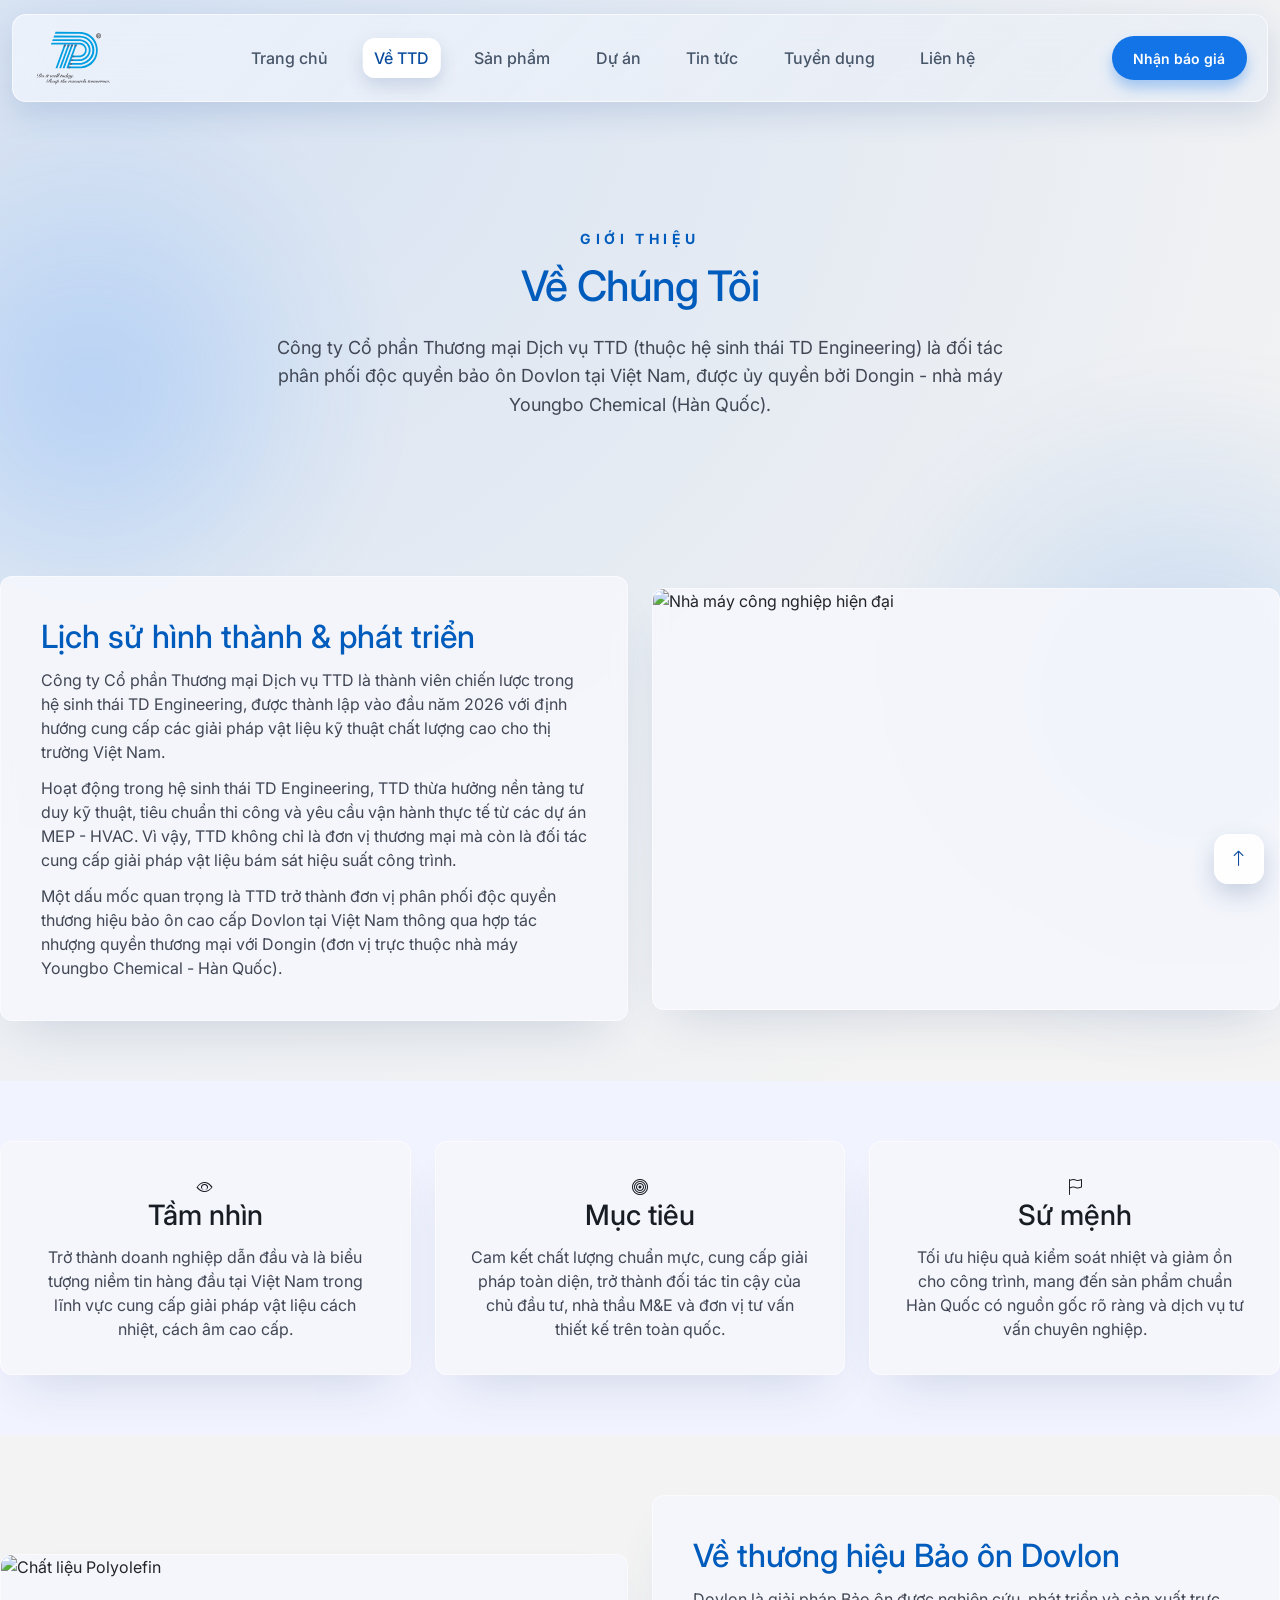
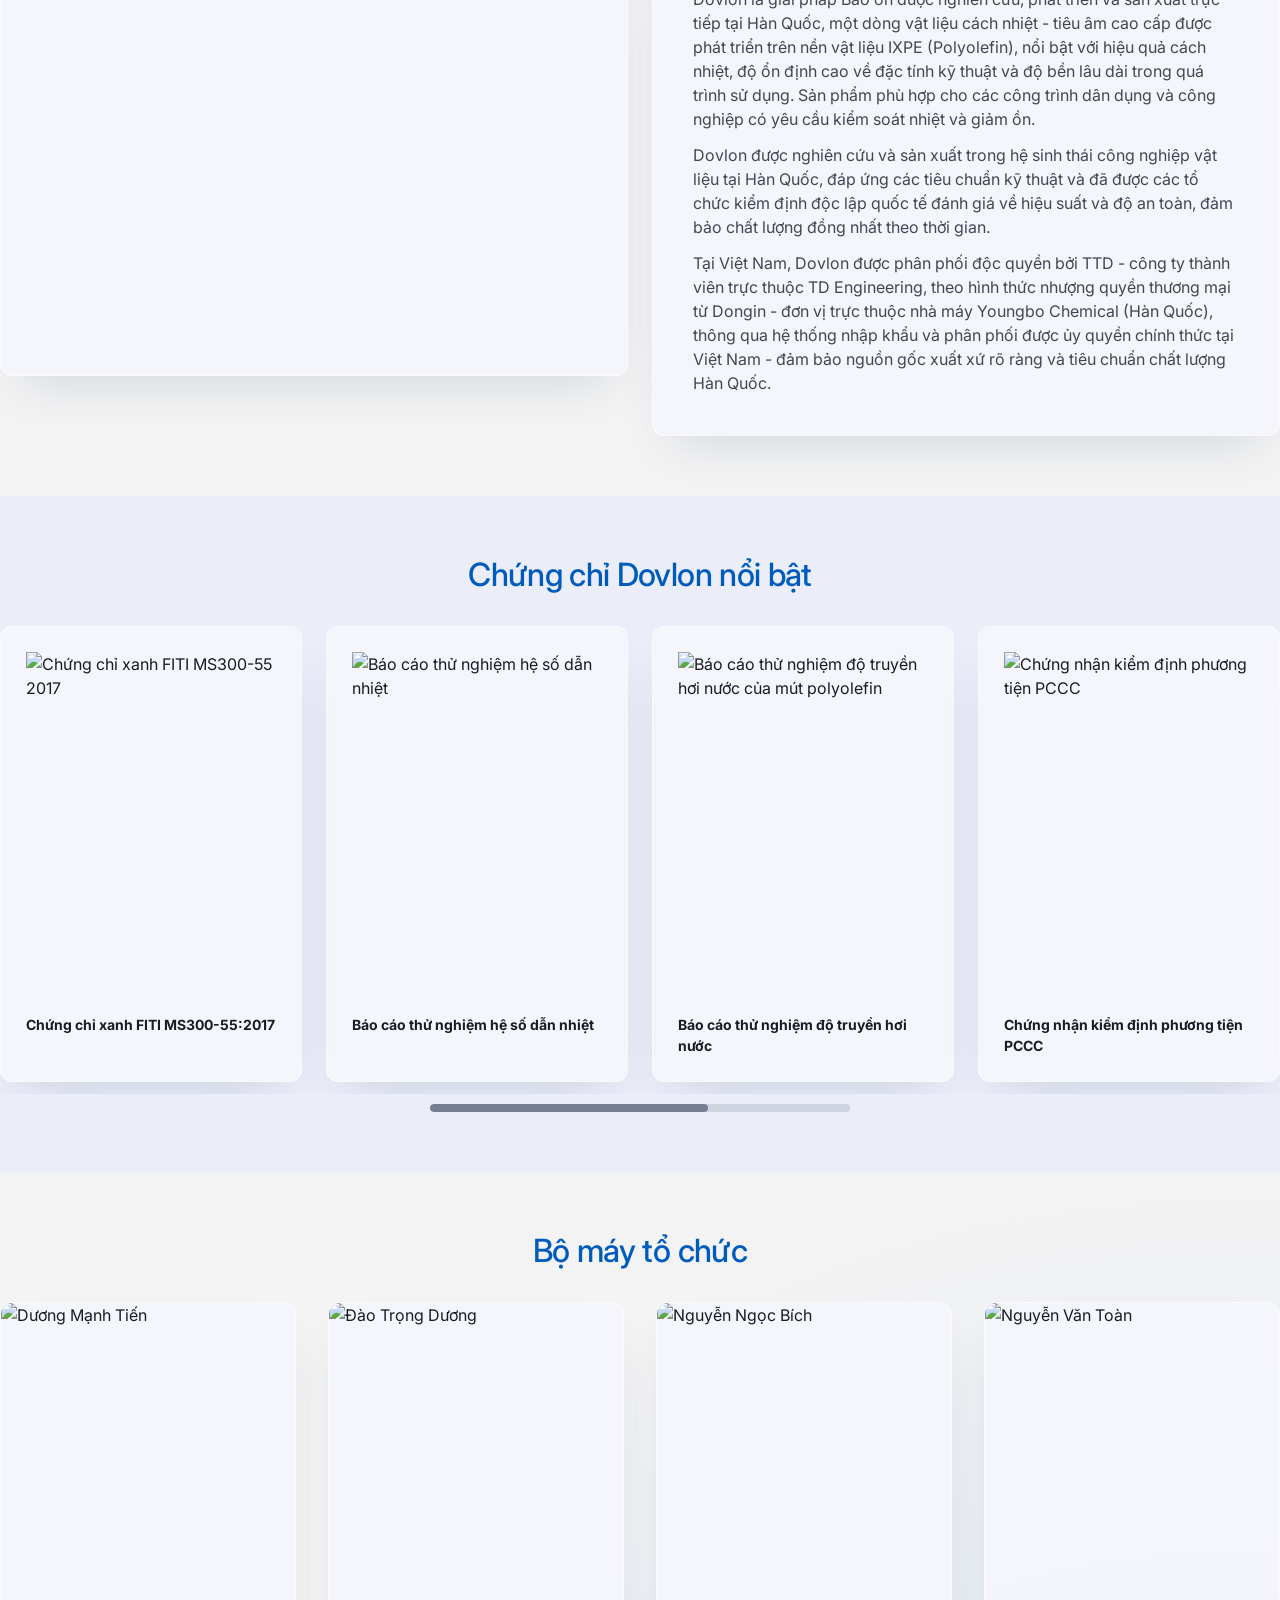
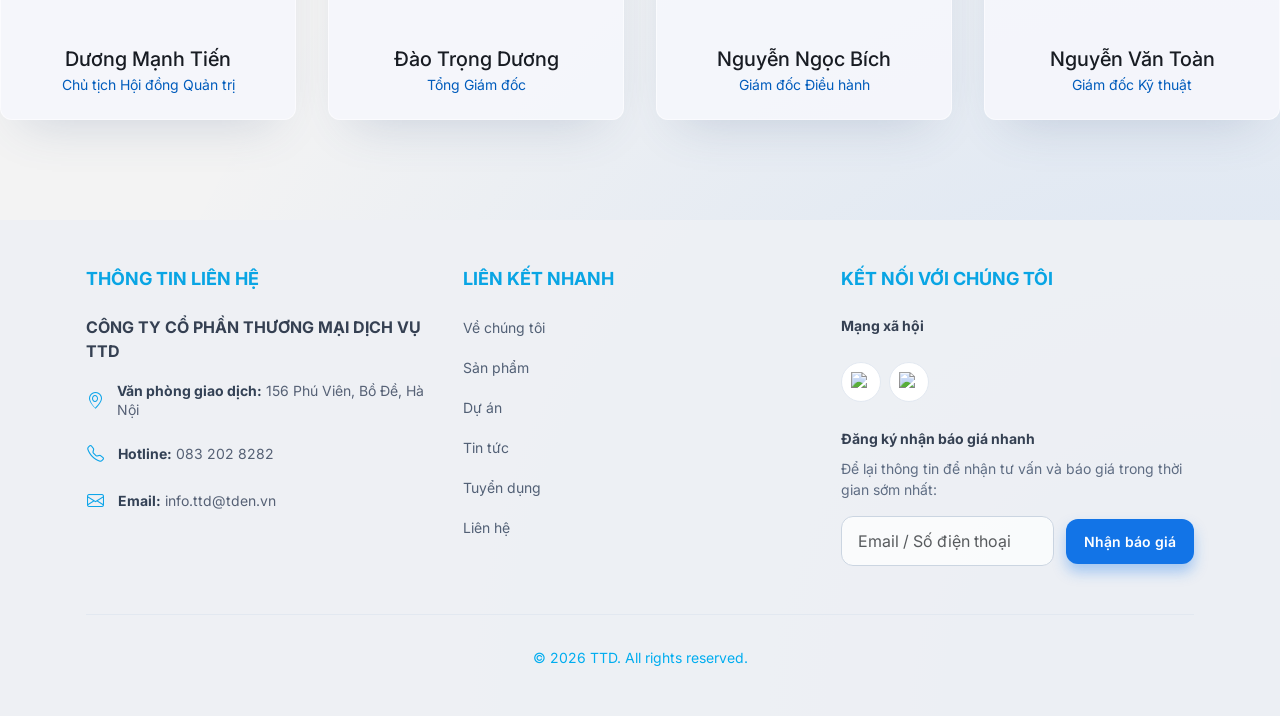
==== commit 4d204330: "Update Dovlon brand content, cert scroller behavior, and header logo" ====
--- a/about.html
+++ b/about.html
@@ -83,17 +83,13 @@
       <div class="container">
         <div class="grid-2" style="align-items:center;">
           <article class="card has-hover-glow" style="padding:0;overflow:hidden;">
-            <img class="image-cover" style="min-height:420px;" src="https://www.figma.com/api/mcp/asset/f69a552e-b1df-4cfe-83d4-c630a1e25bf6" alt="Vật liệu IXPE Dovlon">
+            <img class="image-cover" style="min-height:420px;" src="https://drive.google.com/thumbnail?id=1CsM9O2vPcpimqzKNxn-tZUOlLg1A-IZz&sz=w1600" alt="Chất liệu Polyolefin">
           </article>
           <article class="card has-hover-glow" style="padding:40px;">
-            <h2 style="margin:0;color:#005cbc;font-size:2rem;line-height:1.22;">Về thương hiệu bảo ôn Dovlon</h2>
-            <p>Dovlon là giải pháp bảo ôn được nghiên cứu, phát triển và sản xuất trực tiếp tại Hàn Quốc trên nền vật liệu IXPE (Polyolefin), nổi bật với hiệu quả cách nhiệt, độ ổn định kỹ thuật cao và độ bền lâu dài.</p>
-            <p>Dovlon đã được các tổ chức kiểm định độc lập quốc tế đánh giá về hiệu suất và độ an toàn. Tại Việt Nam, Dovlon được phân phối độc quyền bởi TTD thông qua hệ thống nhập khẩu và phân phối được ủy quyền chính thức.</p>
-            <ul class="list-check">
-              <li>Hiệu suất cách nhiệt ổn định, giảm thất thoát năng lượng.</li>
-              <li>Kháng ẩm, chống ngưng tụ và chống ăn mòn tốt.</li>
-              <li>Phù hợp cho công trình dân dụng và công nghiệp.</li>
-            </ul>
+            <h2 style="margin:0;color:#005cbc;font-size:2rem;line-height:1.22;">Về thương hiệu Bảo ôn Dovlon</h2>
+            <p>Dovlon là giải pháp Bảo ôn được nghiên cứu, phát triển và sản xuất trực tiếp tại Hàn Quốc, một dòng vật liệu cách nhiệt - tiêu âm cao cấp được phát triển trên nền vật liệu IXPE (Polyolefin), nổi bật với hiệu quả cách nhiệt, độ ổn định cao về đặc tính kỹ thuật và độ bền lâu dài trong quá trình sử dụng. Sản phẩm phù hợp cho các công trình dân dụng và công nghiệp có yêu cầu kiểm soát nhiệt và giảm ồn.</p>
+            <p>Dovlon được nghiên cứu và sản xuất trong hệ sinh thái công nghiệp vật liệu tại Hàn Quốc, đáp ứng các tiêu chuẩn kỹ thuật và đã được các tổ chức kiểm định độc lập quốc tế đánh giá về hiệu suất và độ an toàn, đảm bảo chất lượng đồng nhất theo thời gian.</p>
+            <p>Tại Việt Nam, Dovlon được phân phối độc quyền bởi TTD - công ty thành viên trực thuộc TD Engineering, theo hình thức nhượng quyền thương mại từ Dongin - đơn vị trực thuộc nhà máy Youngbo Chemical (Hàn Quốc), thông qua hệ thống nhập khẩu và phân phối được ủy quyền chính thức tại Việt Nam - đảm bảo nguồn gốc xuất xứ rõ ràng và tiêu chuẩn chất lượng Hàn Quốc.</p>
           </article>
         </div>
       </div>
@@ -105,14 +101,12 @@
         <div class="cert-carousel">
           <div class="cert-scroller" data-cert-scroller>
             <div class="cert-track" data-cert-track>
-              <article class="cert-item has-hover-glow"><img src="https://www.figma.com/api/mcp/asset/5032e705-48d7-4056-9d11-582e03777fd2" alt="FITI Green Certification"><p><strong>FITI MS300-55:2017:</strong> Không phát hiện Formaldehyde (FITI Hàn Quốc).</p></article>
-              <article class="cert-item has-hover-glow"><img src="https://www.figma.com/api/mcp/asset/c3d795db-6abd-40b7-98fb-cfb9b0fcd37e" alt="Thermal Conductivity"><p><strong>Hệ số dẫn nhiệt:</strong> 0,032 tại 23°C, kiểm tra bởi PSB Singapore.</p></article>
-              <article class="cert-item has-hover-glow"><img src="https://www.figma.com/api/mcp/asset/25cc4046-fff4-435b-a0ec-7f83386a11ea" alt="Water Vapor Transmission"><p><strong>Độ truyền hơi nước:</strong> Hệ số kháng ẩm 141.000, kiểm tra bởi PSB Singapore.</p></article>
-              <article class="cert-item has-hover-glow"><img src="https://www.figma.com/api/mcp/asset/5db78e8e-9b71-4d55-8d62-d606c88b1621" alt="PCCC"><p><strong>PCCC BC01:</strong> Chứng nhận vật liệu phòng cháy do Cục PCCC Việt Nam kiểm định.</p></article>
-              <article class="cert-item has-hover-glow"><img src="https://images.unsplash.com/photo-1494412651409-8963ce7935a7?auto=format&fit=crop&w=900&q=80" alt="Saltwater Corrosion"><p><strong>Chống ăn mòn nước muối:</strong> Báo cáo thử nghiệm bởi Phân viện Vật liệu Xây dựng Miền Nam.</p></article>
-              <article class="cert-item has-hover-glow"><img src="https://images.unsplash.com/photo-1518770660439-4636190af475?auto=format&fit=crop&w=900&q=80" alt="Anti-static"><p><strong>Vật liệu chống tĩnh điện:</strong> Chứng nhận kiểm định bởi UK Testing.</p></article>
-              <article class="cert-item has-hover-glow"><img src="https://images.unsplash.com/photo-1520607162513-77705c0f0d4a?auto=format&fit=crop&w=900&q=80" alt="Low VOC"><p><strong>VOC thấp:</strong> Đáp ứng tiêu chuẩn chất lượng không khí trong nhà cho công trình hiện đại.</p></article>
-              <article class="cert-item has-hover-glow"><img src="https://images.unsplash.com/photo-1473341304170-971dccb5ac1e?auto=format&fit=crop&w=900&q=80" alt="Durability"><p><strong>Độ bền vật liệu:</strong> Kết quả thử nghiệm lão hóa nhiệt xác nhận tuổi thọ vận hành dài hạn.</p></article>
+              <article class="cert-item has-hover-glow"><img src="https://drive.google.com/thumbnail?id=1HR9v10_YQvX7SgK5ncqgvurtF9KJ7Lc1&sz=w1600" alt="Chứng chỉ xanh FITI MS300-55 2017"><p><strong>Chứng chỉ xanh FITI MS300-55:2017</strong></p></article>
+              <article class="cert-item has-hover-glow"><img src="https://drive.google.com/thumbnail?id=1FWtvFTKc_H9zssDD7uaQzX1Lft4kbFLR&sz=w1600" alt="Báo cáo thử nghiệm hệ số dẫn nhiệt"><p><strong>Báo cáo thử nghiệm hệ số dẫn nhiệt</strong></p></article>
+              <article class="cert-item has-hover-glow"><img src="https://drive.google.com/thumbnail?id=1GMhe0uiNuUk0FbmRjqcmjFhdvKJi2kJd&sz=w1600" alt="Báo cáo thử nghiệm độ truyền hơi nước của mút polyolefin"><p><strong>Báo cáo thử nghiệm độ truyền hơi nước</strong></p></article>
+              <article class="cert-item has-hover-glow"><img src="https://drive.google.com/thumbnail?id=1Ativ0mG-Q-ipn7L3dB24tn_qFS3GKvzW&sz=w1600" alt="Chứng nhận kiểm định phương tiện PCCC"><p><strong>Chứng nhận kiểm định phương tiện PCCC</strong></p></article>
+              <article class="cert-item has-hover-glow"><img src="https://drive.google.com/thumbnail?id=1Y7FABrVQXwo7ebsmp1A_SOkFEPlm5e6Y&sz=w1600" alt="Báo cáo thử nghiệm chống chịu thời tiết và ăn mòn nước muối"><p><strong>Báo cáo thử nghiệm chống chịu thời tiết, ăn mòn nước muối</strong></p></article>
+              <article class="cert-item has-hover-glow"><img src="https://drive.google.com/thumbnail?id=1uFfZyqu4-6QEjLODPOAWIOkjit-tto8W&sz=w1600" alt="Báo cáo vật liệu chống tĩnh điện"><p><strong>Báo cáo vật liệu chống tĩnh điện</strong></p></article>
             </div>
           </div>
           <div class="cert-scrollbar" aria-hidden="true">
@@ -143,8 +137,8 @@
           <p class="company">CÔNG TY CỔ PHẦN THƯƠNG MẠI DỊCH VỤ TTD</p>
           <ul class="contact-list list-unstyled mb-0">
             <li><i class="bi bi-geo-alt"></i><span><strong>Văn phòng giao dịch:</strong> 156 Phú Viên, Bồ Đề, Hà Nội</span></li>
-            <li><i class="bi bi-telephone"></i><span><strong>Hotline:</strong> 083 202 8282</span></li>
-            <li><i class="bi bi-envelope"></i><span><strong>Email:</strong> info.ttd@tden.vn</span></li>
+            <li><i class="bi bi-telephone"></i><span><strong>Hotline:</strong> <a href="tel:0832028282">083 202 8282</a></span></li>
+            <li><i class="bi bi-envelope"></i><span><strong>Email:</strong> <a href="mailto:info.ttd@tden.vn">info.ttd@tden.vn</a></span></li>
           </ul>
         </div>
         <div class="col-lg-4">
@@ -186,3 +180,4 @@
   <script src="https://cdn.jsdelivr.net/npm/bootstrap@5.3.7/dist/js/bootstrap.bundle.min.js"></script>
 </body>
 </html>
+
--- a/assets/css/styles.css
+++ b/assets/css/styles.css
@@ -2,6 +2,7 @@
   --bg-main: #f9f9ff;
   --bg-soft: #f1f3fe;
   --bg-deep: #ebedf8;
+  --page-bg: #f3f3f3;
   --text: #181c23;
   --muted: #414754;
   --primary: #005cbc;
@@ -32,10 +33,39 @@
   font-family: "Inter", "Be Vietnam Pro", "Segoe UI", Arial, sans-serif;
   color: var(--text);
   line-height: 1.5;
+  position: relative;
+  overflow-x: hidden;
   background:
-    radial-gradient(900px 420px at 14% -12%, rgba(149, 189, 255, 0.2), transparent 72%),
-    radial-gradient(900px 420px at 96% -6%, rgba(153, 214, 252, 0.2), transparent 70%),
-    linear-gradient(180deg, var(--bg-main) 0%, #ffffff 100%);
+    radial-gradient(circle at 10% 0%, rgba(31, 119, 238, 0.14), transparent 32%),
+    radial-gradient(circle at 95% 100%, rgba(20, 115, 241, 0.14), transparent 28%),
+    var(--page-bg);
+}
+
+body::before,
+body::after {
+  content: "";
+  position: fixed;
+  border-radius: 50%;
+  pointer-events: none;
+  z-index: -1;
+  filter: blur(56px);
+  opacity: 0.48;
+}
+
+body::before {
+  width: 540px;
+  height: 540px;
+  left: -180px;
+  top: 120px;
+  background: radial-gradient(circle, rgba(45, 138, 255, 0.52) 0%, rgba(45, 138, 255, 0) 72%);
+}
+
+body::after {
+  width: 620px;
+  height: 620px;
+  right: -220px;
+  bottom: -120px;
+  background: radial-gradient(circle, rgba(26, 119, 236, 0.45) 0%, rgba(26, 119, 236, 0) 76%);
 }
 
 a {
@@ -52,6 +82,11 @@
   max-width: 1280px;
   margin: 0 auto;
   padding: 0 32px;
+}
+
+main .container {
+  padding-left: 0;
+  padding-right: 0;
 }
 
 .topbar {
@@ -657,6 +692,11 @@
 .cv-panel p {
   margin: 8px 0 0;
   color: var(--muted);
+}
+
+.jobs-layout.jobs-many .cv-panel {
+  position: sticky;
+  top: 110px;
 }
 
 .form-grid-2 {
@@ -975,7 +1015,7 @@
 }
 
 .about-intro {
-  background: linear-gradient(180deg, #f1f3fe 0%, #f9f9ff 100%);
+  background: transparent;
   text-align: center;
   padding: 128px 0 96px;
 }
@@ -1048,8 +1088,8 @@
   width: 25%;
   border-radius: inherit;
   background: rgba(98, 109, 128, 0.82);
-  transform: translateX(0);
-  transition: transform 0.18s ease, width 0.18s ease;
+  left: 0;
+  transition: left 0.18s ease, width 0.18s ease;
 }
 
 .cert-item {
@@ -1163,11 +1203,17 @@
 }
 
 .news-section-title {
-  font-size: clamp(28px, 3.4vw, 42px);
+  font-size: clamp(1.75rem, 2.2vw, 2rem);
   line-height: 1.2;
   font-weight: 700;
-  letter-spacing: -0.02em;
+  letter-spacing: -0.01em;
   color: #0b58b8;
+}
+
+.news-company-title,
+.news-related-title {
+  font-size: 2rem;
+  line-height: 2.375rem;
 }
 
 .news-section-link {
@@ -1317,6 +1363,100 @@
   margin: 6px 0 0;
   font-size: 14px;
   color: #727785;
+}
+
+.hero-glow {
+  position: absolute;
+  border-radius: 50%;
+  filter: blur(44px);
+  opacity: 0.8;
+  pointer-events: none;
+}
+
+.hero-glow-left {
+  width: 640px;
+  height: 640px;
+  left: -190px;
+  top: 40px;
+  background: radial-gradient(circle, rgba(22, 130, 255, 0.38) 0%, rgba(22, 130, 255, 0.18) 42%, rgba(22, 130, 255, 0) 84%);
+}
+
+.section-home-news {
+  position: relative;
+}
+
+.section-home-news .section-title {
+  font-size: clamp(1.8rem, 2.2vw, 2rem);
+}
+
+.home-news-card {
+  overflow: hidden;
+}
+
+.home-news-media {
+  position: relative;
+  display: block;
+  text-decoration: none;
+}
+
+.home-news-media img {
+  width: 100%;
+  aspect-ratio: 387.33 / 192;
+  object-fit: cover;
+  display: block;
+}
+
+.home-news-chip {
+  position: absolute;
+  left: 1rem;
+  top: 1rem;
+  display: inline-flex;
+  align-items: center;
+  justify-content: center;
+  border-radius: 0.65rem;
+  border: 1px solid rgba(255, 255, 255, 0.5);
+  background: rgba(241, 245, 251, 0.95);
+  color: #0d57b8;
+  font-size: 0.95rem;
+  line-height: 1;
+  font-weight: 500;
+  padding: 0.52rem 0.95rem;
+}
+
+.home-news-body {
+  padding: 1.35rem 1.3rem 1.55rem;
+}
+
+.home-news-body h3 {
+  margin: 0 0 0.9rem;
+  font-size: 1.5rem;
+  line-height: 1.35;
+  font-weight: 600;
+}
+
+.home-news-body h3 a {
+  text-decoration: none;
+  color: #0e5dbf;
+}
+
+.home-news-body h3 a:hover {
+  color: #0a6dd9;
+}
+
+.home-news-body p {
+  margin: 0 0 1rem;
+  color: #49586e;
+  font-size: 1rem;
+  line-height: 1.5;
+}
+
+.home-news-body time {
+  color: #7b8798;
+  font-size: 0.95rem;
+}
+
+.contact-section-plain {
+  background: transparent !important;
 }
 
 .news-mini-subscribe {
@@ -1934,6 +2074,10 @@
     overflow: visible;
     padding-right: 0;
   }
+
+  .home-news-body h3 {
+    font-size: 1.35rem;
+  }
 }
 
 @media (max-width: 860px) {
@@ -1944,6 +2088,11 @@
 
   .container {
     padding: 0 16px;
+  }
+
+  main .container {
+    padding-left: 16px;
+    padding-right: 16px;
   }
 
   .nav-wrap {
@@ -2092,9 +2241,25 @@
     width: 100%;
   }
 
+  .jobs-layout.jobs-many .cv-panel {
+    position: static;
+  }
+
   .news-shell {
     padding: 14px;
     border-radius: 14px;
+  }
+
+  .home-news-body {
+    padding: 1.1rem 1rem 1.2rem;
+  }
+
+  .home-news-body h3 {
+    font-size: 1.2rem;
+  }
+
+  .home-news-body p {
+    font-size: 0.95rem;
   }
 
   .news-section-title {
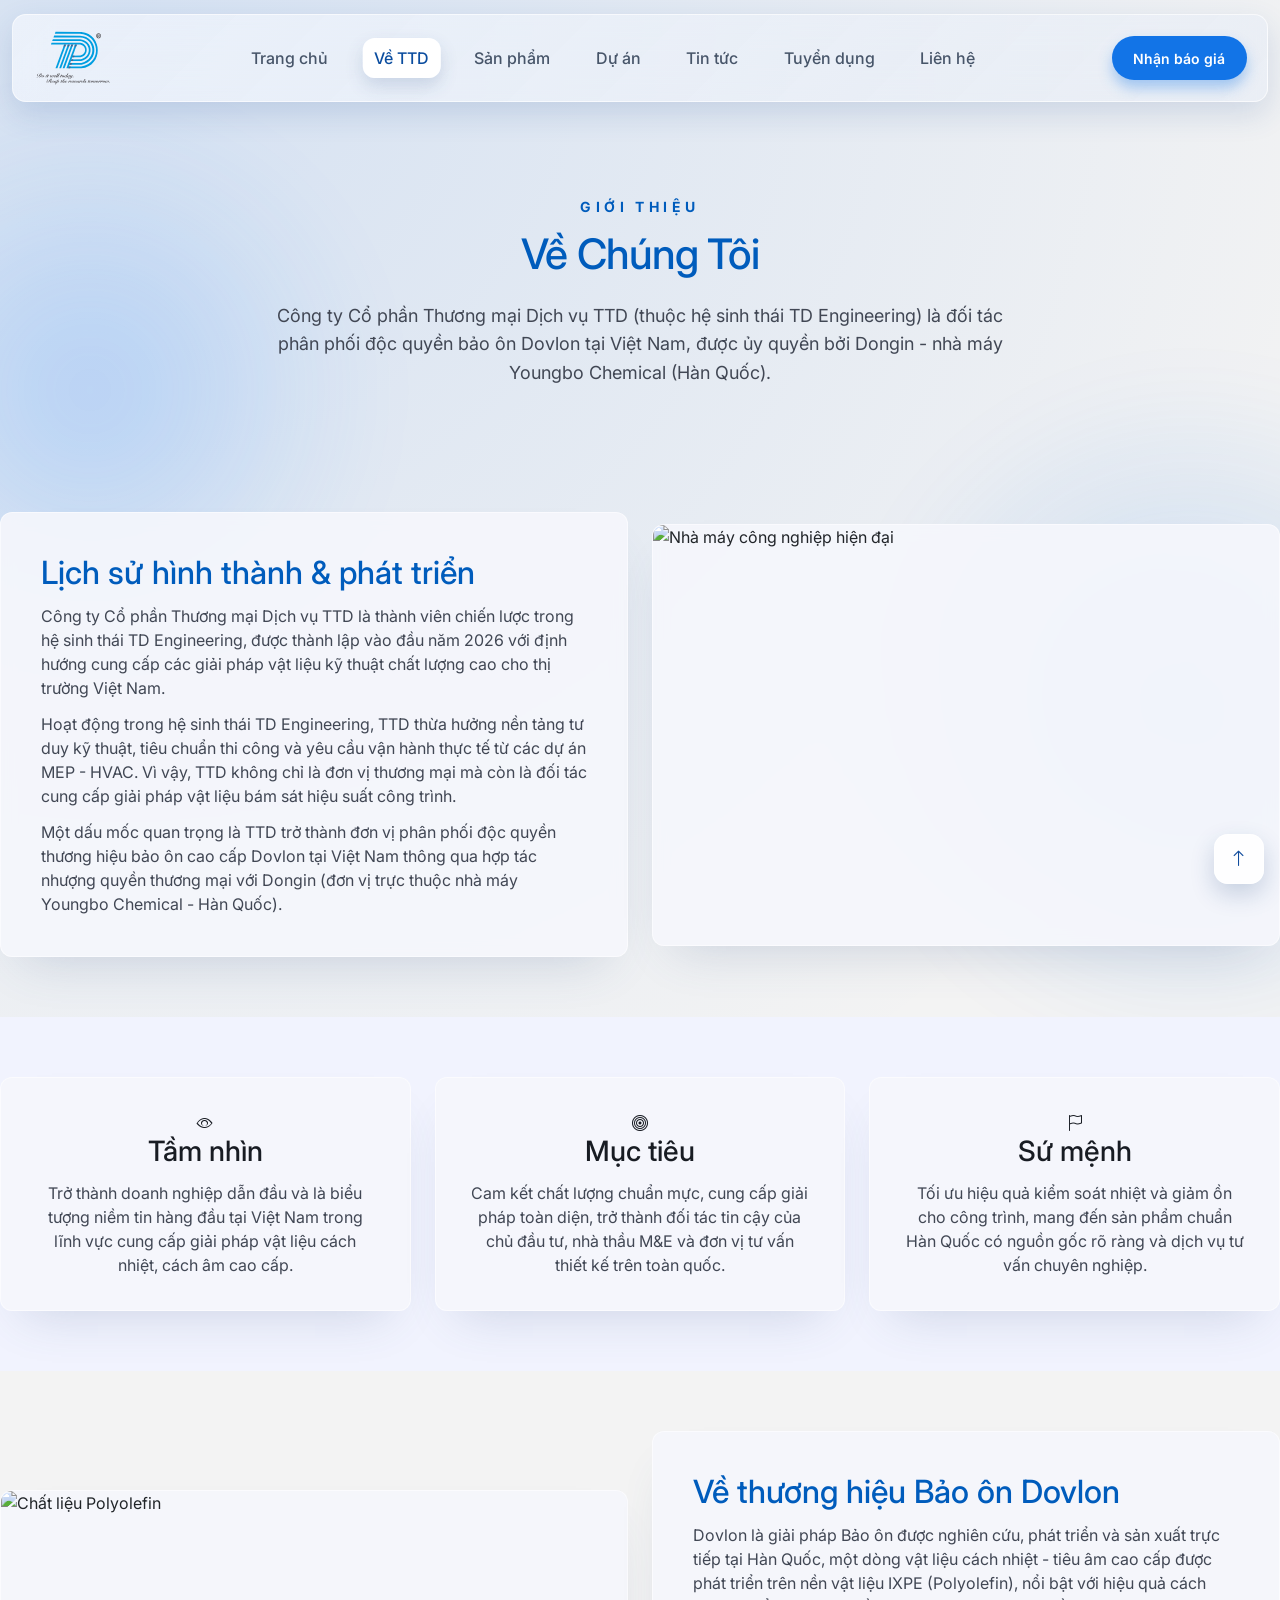
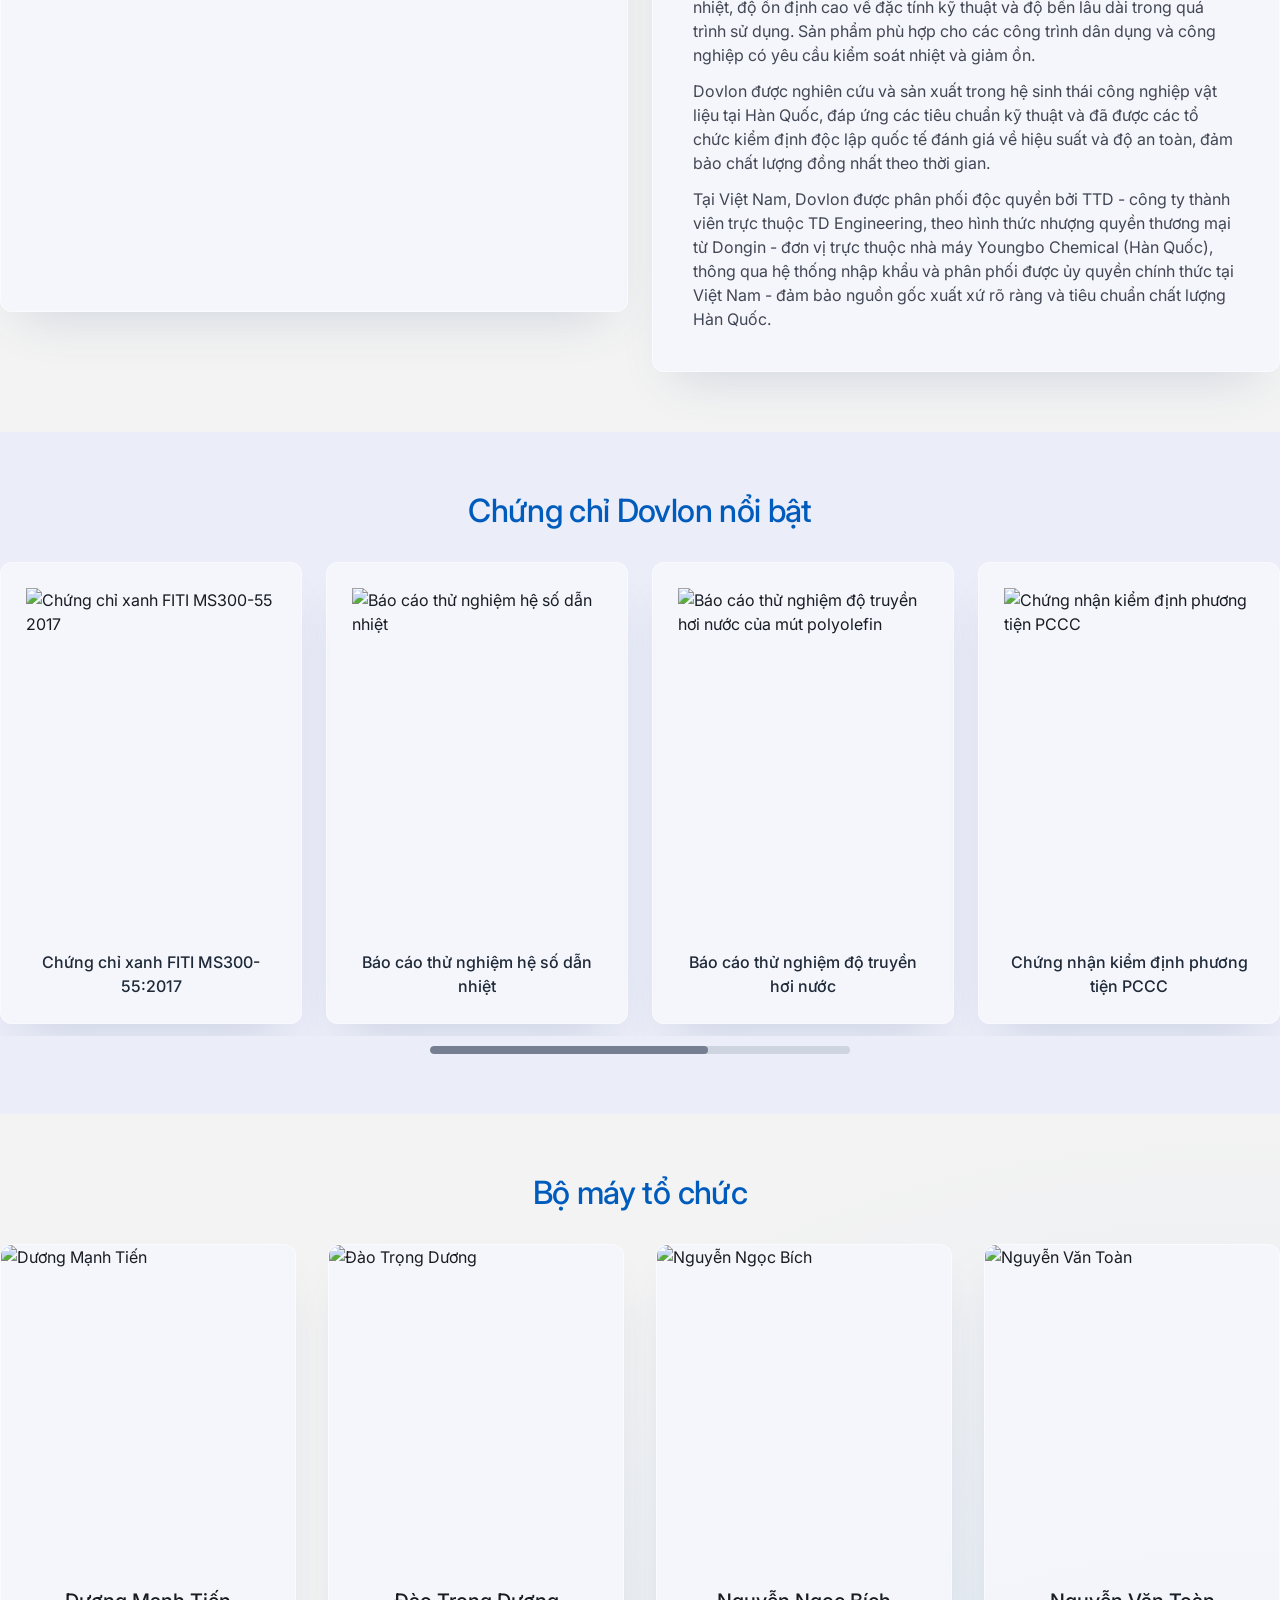
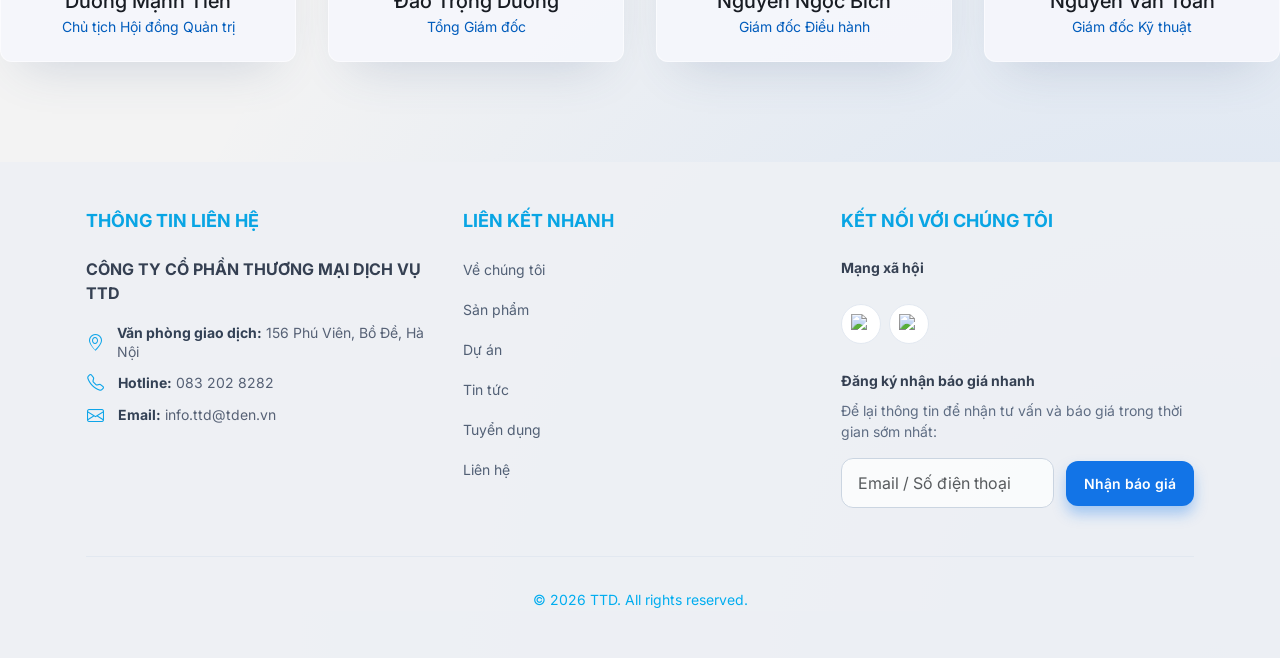
==== commit 6ef65ef5: "Update careers hero and unify page hero spacing" ====
--- a/about.html
+++ b/about.html
@@ -33,7 +33,7 @@
   </header>
 
   <main>
-    <section class="about-intro">
+    <section class="about-intro page-hero">
       <div class="container">
         <p class="section-kicker">Giới thiệu</p>
         <h1 class="section-title" style="color:#005cbc;">Về Chúng Tôi</h1>
--- a/assets/css/styles.css
+++ b/assets/css/styles.css
@@ -18,6 +18,12 @@
   --shadow-md: 0 20px 30px -14px rgba(95, 119, 166, 0.16);
   --shadow-sm: 0 8px 20px -12px rgba(95, 119, 166, 0.16);
   --shadow-card-unified: 0 24px 48px -24px rgba(73, 98, 140, 0.24);
+  --h2-card-size: clamp(1.75rem, 2.2vw, 2rem);
+  --h2-card-line: 1.2;
+  --h2-card-weight: 700;
+  --h2-card-color: #0b58b8;
+  --page-hero-top: 96px;
+  --page-hero-bottom: 64px;
 }
 
 * {
@@ -279,6 +285,11 @@
 
 main section {
   padding: 60px 0;
+}
+
+.page-hero {
+  padding-top: var(--page-hero-top) !important;
+  padding-bottom: var(--page-hero-bottom) !important;
 }
 
 .section-soft {
@@ -588,6 +599,237 @@
   font-size: 20px;
 }
 
+.careers-page .topbar {
+  position: absolute;
+  top: 0;
+  left: 0;
+  right: 0;
+  padding: 12px 12px 0;
+}
+
+.careers-hero {
+  padding: calc(12px + 81px + var(--page-hero-top)) 32px 80px;
+  overflow: hidden;
+  background:
+    linear-gradient(180deg, #e7f0ff 0%, #f9f9ff 100%);
+}
+
+.careers-hero-copy {
+  max-width: 896px;
+}
+
+.careers-hero-title {
+  color: var(--primary);
+}
+
+.careers-hero-sub {
+  max-width: 720px;
+  margin-left: auto;
+  margin-right: auto;
+  color: #3c4a42;
+}
+
+.careers-hero-cta {
+  margin-top: 24px;
+  min-width: 228px;
+  justify-content: center;
+  border-radius: 999px;
+  padding: 12px 32px;
+  font-size: 16px;
+  font-weight: 400;
+  box-shadow: 0 4px 6px -1px rgba(0, 0, 0, 0.1), 0 2px 4px -2px rgba(0, 0, 0, 0.1);
+}
+
+.careers-hero-gallery {
+  position: relative;
+  width: min(1357.122px, calc(100vw - 64px));
+  aspect-ratio: 1357.122 / 431.807;
+  height: auto;
+  max-width: none;
+  margin: 32px 0 0 50%;
+  transform: translateX(-50%);
+}
+
+.careers-gallery-item {
+  position: absolute;
+  margin: 0;
+  overflow: hidden;
+  border-radius: 9.578px;
+  background: rgba(255, 255, 255, 0.72);
+}
+
+.careers-gallery-item img {
+  position: absolute;
+  inset: 0;
+  max-width: none;
+  object-fit: cover;
+  pointer-events: none;
+}
+
+.careers-gallery-item-edge-left {
+  left: 0;
+  top: 41.59%;
+  width: 15.06%;
+  height: 58.4%;
+}
+
+.careers-gallery-item-edge-left img {
+  left: -94.41%;
+  width: 219.4%;
+  height: 100%;
+}
+
+.careers-gallery-item-left {
+  left: 16.83%;
+  top: 16.82%;
+  width: 17.58%;
+  height: 68.21%;
+}
+
+.careers-gallery-item-left img,
+.careers-gallery-item-right img,
+.careers-gallery-item-edge-right img {
+  width: 100%;
+  height: 100%;
+}
+
+.careers-gallery-item-main {
+  left: 36.18%;
+  top: 0;
+  width: 24.29%;
+  height: 100%;
+  box-shadow: 0 15.963px 19.954px -3.991px rgba(0, 0, 0, 0.1), 0 6.385px 7.982px -4.789px rgba(0, 0, 0, 0.1);
+}
+
+.careers-gallery-item-main img {
+  top: 0;
+  left: -14.69%;
+  width: 132.78%;
+  height: 99.82%;
+}
+
+.careers-gallery-item-right {
+  left: 62.24%;
+  top: 25.69%;
+  width: 17.47%;
+  height: 68.39%;
+}
+
+.careers-gallery-item-edge-right {
+  left: 81.47%;
+  top: 19.96%;
+  width: 18.53%;
+  height: 38.82%;
+}
+
+.careers-intro-section {
+  padding-top: 72px;
+  background: #f9f9ff;
+}
+
+.careers-intro-header {
+  max-width: 900px;
+}
+
+.careers-section-title,
+.careers-jobs-title {
+  color: var(--primary);
+}
+
+.careers-intro-header .section-sub {
+  font-size: 1.08rem;
+}
+
+.careers-benefits {
+  margin-top: 56px;
+  align-items: stretch;
+  padding-top: 60px;
+  padding-bottom: 60px;
+}
+
+.careers-benefits .card {
+  background: rgba(255, 255, 255, 0.4) !important;
+  padding: clamp(34px, 4vw, 58px) clamp(24px, 3vw, 42px);
+}
+
+.careers-benefits .icon-dot {
+  width: 76px;
+  height: 76px;
+  margin-bottom: 26px;
+  background: rgba(190, 210, 255, 0.62);
+  font-size: 1.45rem;
+}
+
+.careers-benefit-title {
+  color: var(--primary);
+  font-size: 2rem;
+  line-height: 1.2;
+  font-weight: 600;
+  margin-bottom: 1.1rem;
+}
+
+.careers-benefits p {
+  max-width: 340px;
+  margin-left: auto;
+  margin-right: auto;
+  font-size: 1.02rem;
+  line-height: 1.65;
+}
+
+.careers-jobs-title {
+  font-size: 2rem;
+}
+
+.careers-jobs-list {
+  margin-top: 24px;
+}
+
+#jobs {
+  background: #f0f3ff;
+  margin-bottom: -40px;
+}
+
+.jobs-layout {
+  align-items: start;
+}
+
+.job-heading {
+  margin: 0;
+  font-size: 1.7rem;
+  line-height: 1.2;
+}
+
+.job-summary {
+  margin-top: 12px;
+}
+
+.cv-panel-title {
+  font-size: 1.75rem;
+  text-align: center;
+}
+
+.cv-panel-lead {
+  text-align: center;
+}
+
+.cv-panel-subtitle {
+  margin: 20px 0 8px;
+  font-size: 1.2rem;
+}
+
+.cv-form-row {
+  margin-top: 12px;
+}
+
+.cv-email-list {
+  margin-top: 0;
+}
+
+.cv-note {
+  margin-top: 12px;
+  color: #5b6c84;
+}
+
 .feature-card {
   padding: 0;
   overflow: hidden;
@@ -891,7 +1133,7 @@
   display: flex;
   align-items: center;
   gap: 0.8rem;
-  margin-bottom: 0.85rem;
+  margin-bottom: 0;
   color: #566175;
   font-size: 0.875rem;
   line-height: 1.35;
@@ -1017,7 +1259,6 @@
 .about-intro {
   background: transparent;
   text-align: center;
-  padding: 128px 0 96px;
 }
 
 .about-intro .section-sub {
@@ -1108,7 +1349,15 @@
 
 .cert-item p {
   margin: 12px 0 0;
-  font-size: 14px;
+  font-size: 1rem;
+  line-height: 1.5;
+  text-align: center;
+  color: var(--muted);
+}
+
+.cert-item p strong {
+  font-weight: 500;
+  color: #1f2937;
 }
 
 .leader-grid {
@@ -1459,6 +1708,73 @@
   background: transparent !important;
 }
 
+.contact-hero .section-title {
+  color: var(--h2-card-color);
+}
+
+.contact-hero .section-sub {
+  max-width: 760px;
+}
+
+.contact-section-plain .contact-panel {
+  padding: 32px;
+}
+
+.contact-media {
+  width: 100%;
+  height: 320px;
+  object-fit: cover;
+  border-radius: 12px;
+}
+
+.contact-panel-title {
+  margin: 14px 0 0;
+  font-size: 1.5rem;
+  line-height: 1.25;
+  color: var(--h2-card-color);
+}
+
+.contact-panel-title-flat {
+  margin-top: 0;
+}
+
+.contact-info-list {
+  margin-top: 8px;
+}
+
+.contact-form {
+  margin-top: 12px;
+  gap: 12px;
+}
+
+.contact-form label {
+  display: grid;
+  gap: 6px;
+}
+
+.contact-form .btn {
+  margin-top: 6px;
+  justify-self: start;
+}
+
+@media (max-width: 1199.98px) {
+  .contact-section-plain .contact-panel {
+    padding: 28px;
+  }
+}
+
+@media (max-width: 991.98px) {
+  .contact-section-plain .contact-panel {
+    padding: 24px;
+  }
+}
+
+@media (max-width: 575.98px) {
+  .contact-section-plain .contact-panel {
+    padding: 18px;
+  }
+}
+
 .news-mini-subscribe {
   padding: 18px;
   border-radius: 12px;
@@ -1506,6 +1822,7 @@
 .news-inline-form .btn {
   border-radius: 8px;
   padding-inline: 20px;
+  white-space: nowrap;
 }
 
 .news-arrow-controls {
@@ -1586,7 +1903,7 @@
 
 .news-newsletter {
   position: relative;
-  padding: 38px;
+  padding: 30px 38px;
   border-radius: 12px;
   background: rgba(245, 247, 252, 0.9);
   border: 1px solid rgba(255, 255, 255, 0.56);
@@ -1602,12 +1919,17 @@
   background: radial-gradient(circle at 100% 0%, #38bdf8 0%, transparent 48%);
 }
 
+.news-newsletter > .row {
+  position: relative;
+  z-index: 1;
+}
+
 .news-newsletter h3 {
   margin: 0;
-  font-size: clamp(28px, 3.2vw, 36px);
-  line-height: 1.2;
-  letter-spacing: -0.02em;
-  color: #181c23;
+  font-size: var(--h2-card-size);
+  line-height: var(--h2-card-line);
+  font-weight: var(--h2-card-weight);
+  color: var(--h2-card-color);
 }
 
 .news-newsletter p {
@@ -2078,12 +2400,18 @@
   .home-news-body h3 {
     font-size: 1.35rem;
   }
+
 }
 
 @media (max-width: 860px) {
   .topbar {
     top: 8px;
     padding: 0 10px 8px;
+  }
+
+  .careers-page .topbar {
+    top: 0;
+    padding: 8px 10px 0;
   }
 
   .container {
@@ -2262,6 +2590,97 @@
     font-size: 0.95rem;
   }
 
+  .careers-hero {
+    padding: 116px 0 68px;
+  }
+
+  .careers-hero-copy {
+    padding: 0 16px;
+  }
+
+  .careers-hero-title {
+    font-size: clamp(2rem, 9vw, 2.75rem);
+  }
+
+  .careers-hero-cta {
+    width: min(100%, 280px);
+    min-width: 0;
+  }
+
+  .careers-hero-gallery {
+    display: flex;
+    justify-content: flex-start;
+    width: 100%;
+    height: auto;
+    min-width: 0;
+    margin-left: 0;
+    padding: 0 16px 18px;
+    overflow-x: auto;
+    scroll-snap-type: x proximity;
+    transform: none;
+  }
+
+  .careers-gallery-item,
+  .careers-gallery-item-edge-left,
+  .careers-gallery-item-left,
+  .careers-gallery-item-main,
+  .careers-gallery-item-right,
+  .careers-gallery-item-edge-right {
+    position: relative;
+    inset: auto;
+    width: 74vw;
+    height: 320px;
+    max-width: 360px;
+    transform: none;
+    scroll-snap-align: center;
+  }
+
+  .careers-gallery-item img,
+  .careers-gallery-item-edge-left img,
+  .careers-gallery-item-main img {
+    inset: 0;
+    width: 100%;
+    height: 100%;
+  }
+
+  .careers-intro-section {
+    padding-top: 42px;
+  }
+
+  .careers-intro-header {
+    padding: 0 16px;
+  }
+
+  .careers-benefits {
+    margin-top: 32px;
+  }
+
+  .careers-benefits .card {
+    padding: 30px 22px;
+  }
+
+  .careers-benefits .icon-dot {
+    width: 64px;
+    height: 64px;
+    margin-bottom: 18px;
+  }
+
+  .careers-jobs-title {
+    font-size: 1.7rem;
+  }
+
+  .job-title-row {
+    align-items: flex-start;
+  }
+
+  .job-heading {
+    font-size: 1.35rem;
+  }
+
+  .cv-panel-title {
+    font-size: 1.5rem;
+  }
+
   .news-section-title {
     font-size: 28px;
   }
@@ -2276,6 +2695,10 @@
     padding: 18px;
   }
 
+  .news-newsletter h3 {
+    font-size: 1.5rem;
+  }
+
   .news-feature-body h3,
   .news-guide-card h3 {
     font-size: 24px;
@@ -2293,6 +2716,14 @@
     width: 100px;
     height: 80px;
     object-position: center;
+  }
+
+  .contact-media {
+    height: 260px;
+  }
+
+  .contact-form .btn {
+    width: 100%;
   }
 
   .cert-track {
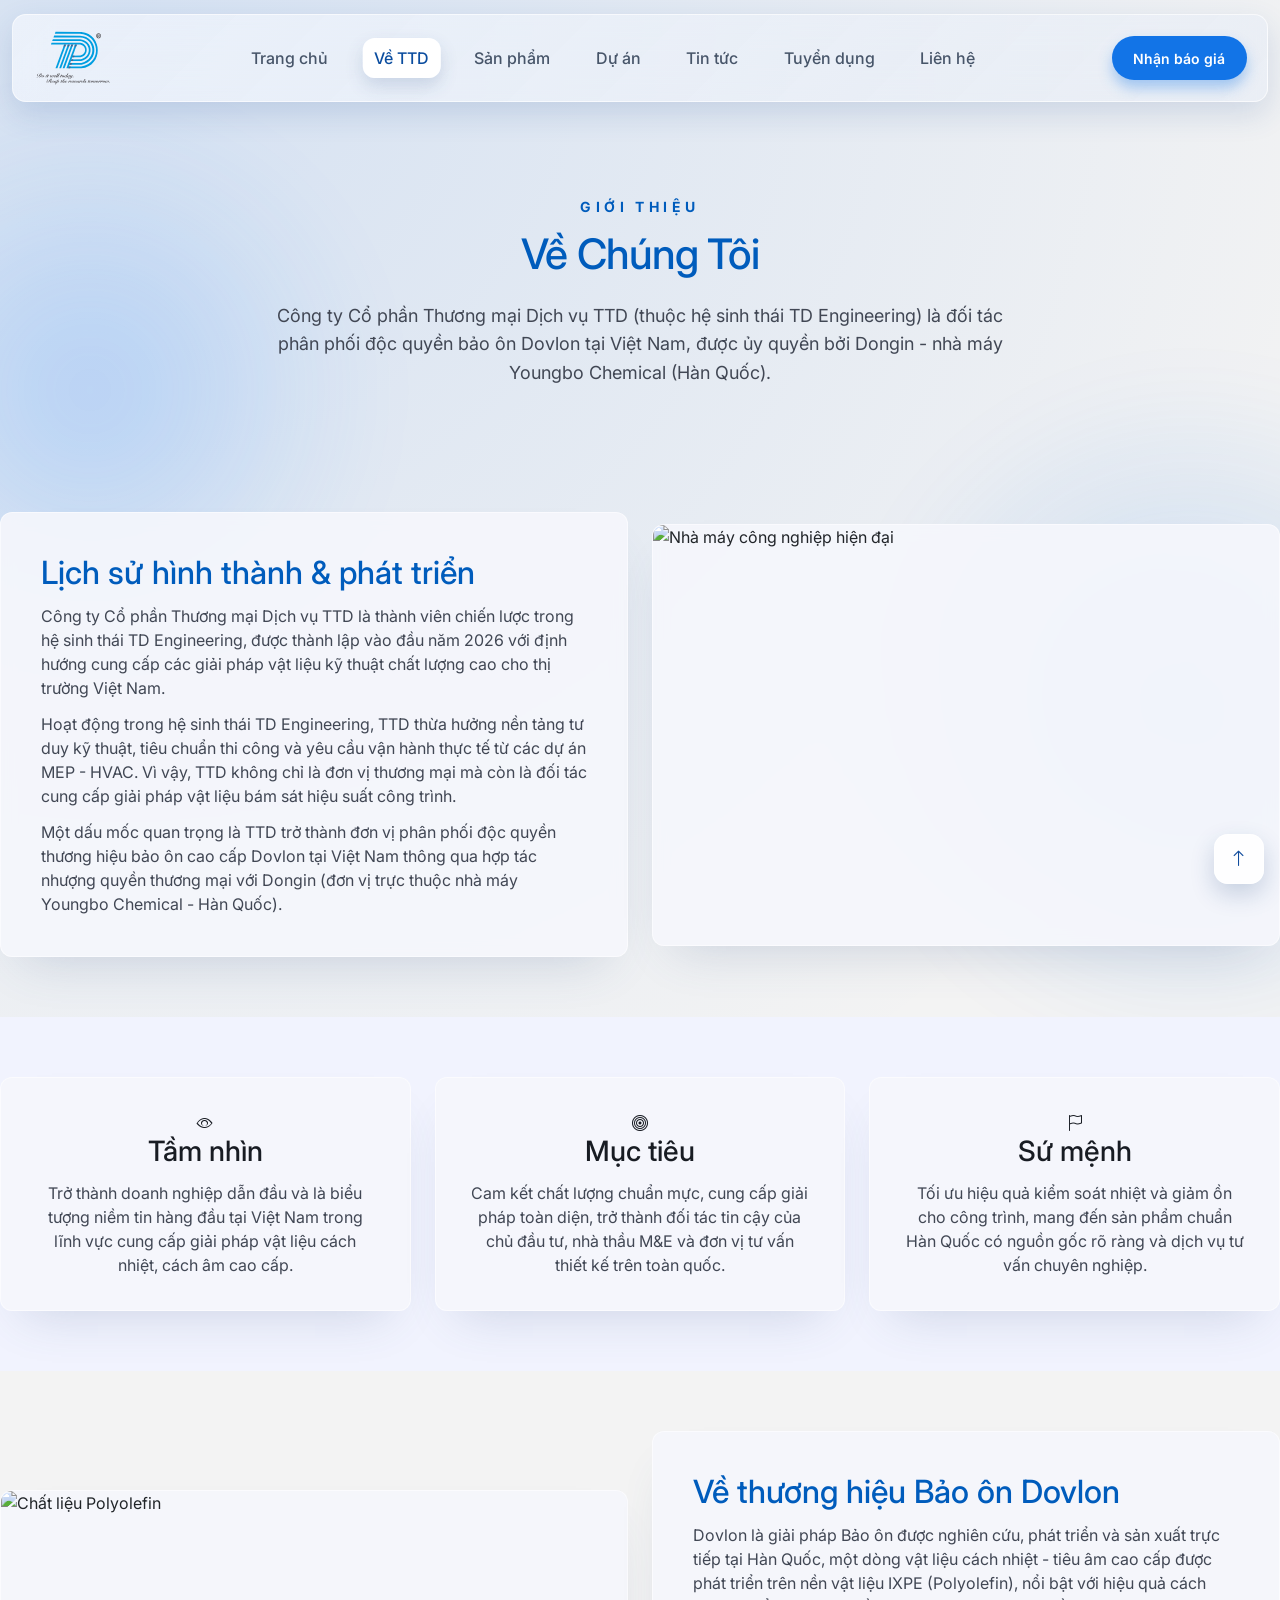
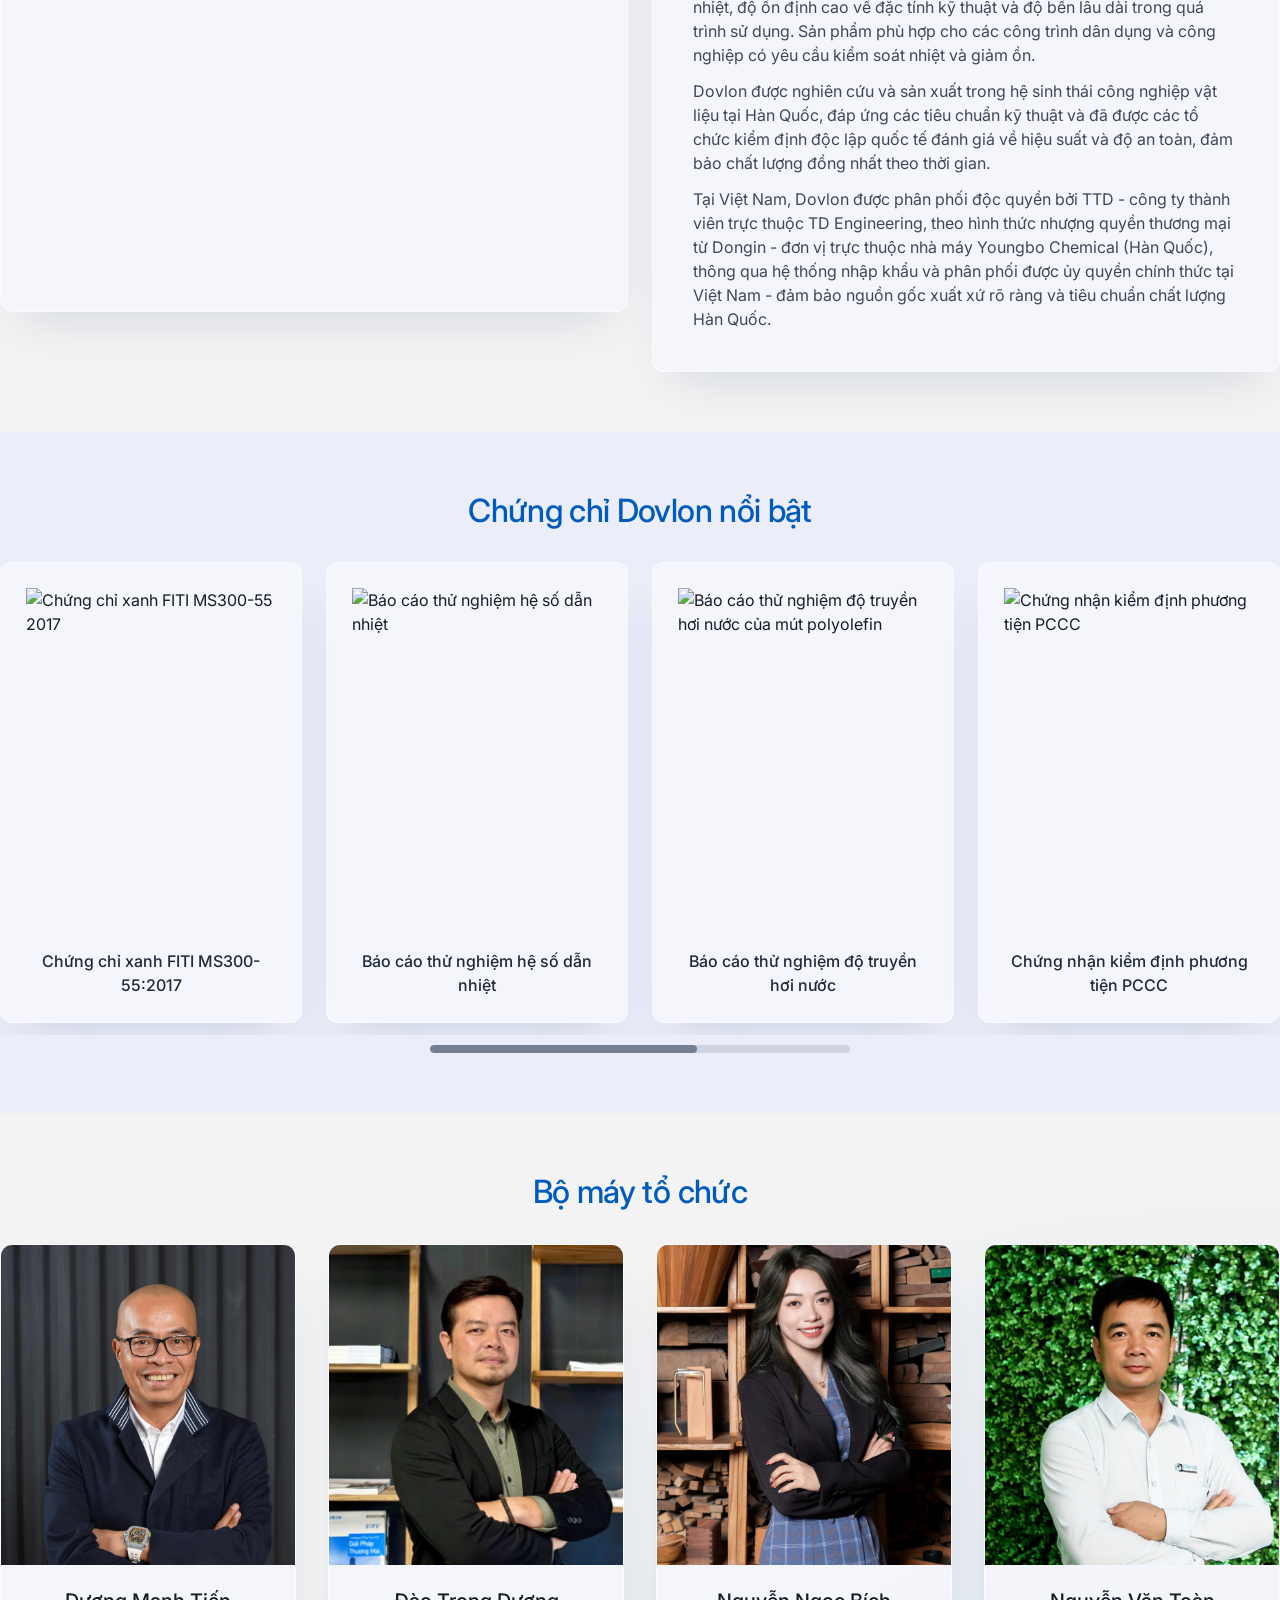
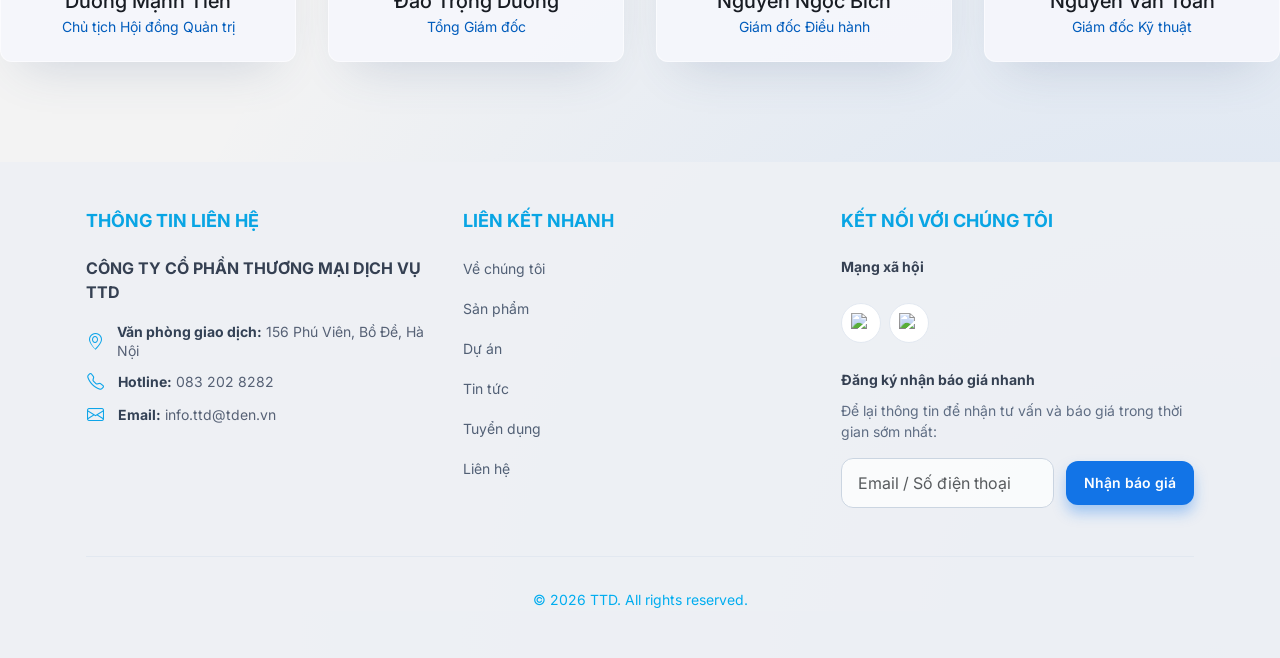
==== commit f1f4bf71: "Update about page responsive cert and organization layout" ====
--- a/about.html
+++ b/about.html
@@ -12,7 +12,7 @@
   <link href="https://cdn.jsdelivr.net/npm/bootstrap-icons@1.11.3/font/bootstrap-icons.min.css" rel="stylesheet">
   <link rel="stylesheet" href="assets/css/styles.css">
 </head>
-<body>
+<body class="about-page">
   <header class="topbar">
     <div class="container nav-wrap">
       <a class="brand" href="index.html" aria-label="TTD Home">
@@ -120,10 +120,10 @@
       <div class="container">
         <h2 class="section-title" style="font-size:2rem;text-align:center;color:#005cbc;">Bộ máy tổ chức</h2>
         <div class="leader-grid" style="margin-top:32px;">
-          <article class="leader-card has-hover-glow"><img src="https://www.figma.com/api/mcp/asset/c05e588d-6e9c-43a3-8836-fc9cbae2872f" alt="Dương Mạnh Tiến" style="object-position:center 22%;"><div class="meta"><h4>Dương Mạnh Tiến</h4><p>Chủ tịch Hội đồng Quản trị</p></div></article>
-          <article class="leader-card has-hover-glow"><img src="https://www.figma.com/api/mcp/asset/b7064acb-e3c3-4f56-b028-68e5ffc206ad" alt="Đào Trọng Dương" style="object-position:center 22%;"><div class="meta"><h4>Đào Trọng Dương</h4><p>Tổng Giám đốc</p></div></article>
-          <article class="leader-card has-hover-glow"><img src="https://www.figma.com/api/mcp/asset/e9ed8e31-0ea5-4e0f-9fca-32a741d9f2ee" alt="Nguyễn Ngọc Bích" style="object-position:center 22%;"><div class="meta"><h4>Nguyễn Ngọc Bích</h4><p>Giám đốc Điều hành</p></div></article>
-          <article class="leader-card has-hover-glow"><img src="https://www.figma.com/api/mcp/asset/d2f034b3-c6e4-4584-9b53-91117a5b3560" alt="Nguyễn Văn Toàn" style="object-position:center 22%;"><div class="meta"><h4>Nguyễn Văn Toàn</h4><p>Giám đốc Kỹ thuật</p></div></article>
+          <article class="leader-card has-hover-glow"><img src="assets/img/bo-may-to-chuc/duong-manh-tien.jpg" alt="Dương Mạnh Tiến" style="object-position:center 22%;"><div class="meta"><h4>Dương Mạnh Tiến</h4><p>Chủ tịch Hội đồng Quản trị</p></div></article>
+          <article class="leader-card has-hover-glow"><img src="assets/img/bo-may-to-chuc/dao-trong-duong.jpg" alt="Đào Trọng Dương" style="object-position:center 22%;"><div class="meta"><h4>Đào Trọng Dương</h4><p>Tổng Giám đốc</p></div></article>
+          <article class="leader-card has-hover-glow"><img src="assets/img/bo-may-to-chuc/nguyen-ngoc-bich.jpg" alt="Nguyễn Ngọc Bích" style="object-position:center 22%;"><div class="meta"><h4>Nguyễn Ngọc Bích</h4><p>Giám đốc Điều hành</p></div></article>
+          <article class="leader-card has-hover-glow"><img src="assets/img/bo-may-to-chuc/nguyen-van-toan.jpg" alt="Nguyễn Văn Toàn" style="object-position:center 22%;"><div class="meta"><h4>Nguyễn Văn Toàn</h4><p>Giám đốc Kỹ thuật</p></div></article>
         </div>
       </div>
     </section>
--- a/assets/css/styles.css
+++ b/assets/css/styles.css
@@ -599,16 +599,8 @@
   font-size: 20px;
 }
 
-.careers-page .topbar {
-  position: absolute;
-  top: 0;
-  left: 0;
-  right: 0;
-  padding: 12px 12px 0;
-}
-
 .careers-hero {
-  padding: calc(12px + 81px + var(--page-hero-top)) 32px 80px;
+  padding: var(--page-hero-top) 32px 80px;
   overflow: hidden;
   background:
     linear-gradient(180deg, #e7f0ff 0%, #f9f9ff 100%);
@@ -741,7 +733,6 @@
 }
 
 .careers-benefits {
-  margin-top: 56px;
   align-items: stretch;
   padding-top: 60px;
   padding-bottom: 60px;
@@ -784,10 +775,16 @@
   margin-top: 24px;
 }
 
+.jobs-layout.jobs-many .careers-jobs-list {
+  position: sticky;
+  top: 110px;
+}
+
 #jobs {
   background: #f0f3ff;
   margin-bottom: -40px;
 }
+
 
 .jobs-layout {
   align-items: start;
@@ -815,6 +812,10 @@
 .cv-panel-subtitle {
   margin: 20px 0 8px;
   font-size: 1.2rem;
+}
+
+.cv-panel-subtitle-first {
+  margin-top: 18px;
 }
 
 .cv-form-row {
@@ -910,6 +911,41 @@
   display: inline-flex;
   align-items: center;
   gap: 6px;
+}
+
+.career-detail-hero-card {
+  padding: 36px;
+}
+
+.career-detail-title {
+  color: #0b58b8;
+  font-size: clamp(2rem, 3.6vw, 2.3rem);
+}
+
+.career-detail-meta {
+  margin-top: 14px;
+  font-size: 0.95rem;
+}
+
+.career-detail-meta i {
+  color: var(--primary);
+  font-size: 1rem;
+}
+
+.career-detail-section {
+  padding-top: 0;
+}
+
+.career-detail-layout {
+  align-items: start;
+}
+
+.career-detail-content-card {
+  padding: 32px;
+}
+
+.career-detail-heading-gap {
+  margin-top: 26px;
 }
 
 .job-card .btn-outline {
@@ -2409,11 +2445,6 @@
     padding: 0 10px 8px;
   }
 
-  .careers-page .topbar {
-    top: 0;
-    padding: 8px 10px 0;
-  }
-
   .container {
     padding: 0 16px;
   }
@@ -2573,6 +2604,11 @@
     position: static;
   }
 
+  .jobs-layout.jobs-many .careers-jobs-list {
+    position: static;
+    top: auto;
+  }
+
   .news-shell {
     padding: 14px;
     border-radius: 14px;
@@ -2799,3 +2835,53 @@
     grid-template-columns: 1fr;
   }
 }
+
+/* About page - organization images ratio and mobile grid */
+.about-page .leader-card img {
+  width: 100%;
+  height: auto !important;
+  aspect-ratio: 294 / 320;
+  object-fit: cover;
+}
+
+@media (max-width: 860px) {
+  .about-page .leader-grid {
+    grid-template-columns: repeat(2, minmax(0, 1fr));
+  }
+}
+
+/* About page - certificates responsive behavior */
+.about-page .cert-item {
+  display: flex;
+  flex-direction: column;
+  overflow: visible;
+}
+
+.about-page .cert-item img {
+  width: 100%;
+  height: auto;
+  aspect-ratio: 250.4 / 350;
+  flex: 0 0 auto;
+  object-fit: cover;
+}
+
+@media (max-width: 860px) {
+  .about-page .cert-scroller {
+    overflow: visible !important;
+  }
+
+  .about-page .cert-track {
+    display: grid !important;
+    grid-template-columns: repeat(2, minmax(0, 1fr));
+    grid-auto-columns: unset !important;
+    gap: 16px;
+  }
+
+  .about-page .cert-track .cert-item:nth-child(n + 3) {
+    display: none;
+  }
+
+  .about-page .cert-scrollbar {
+    display: none;
+  }
+}
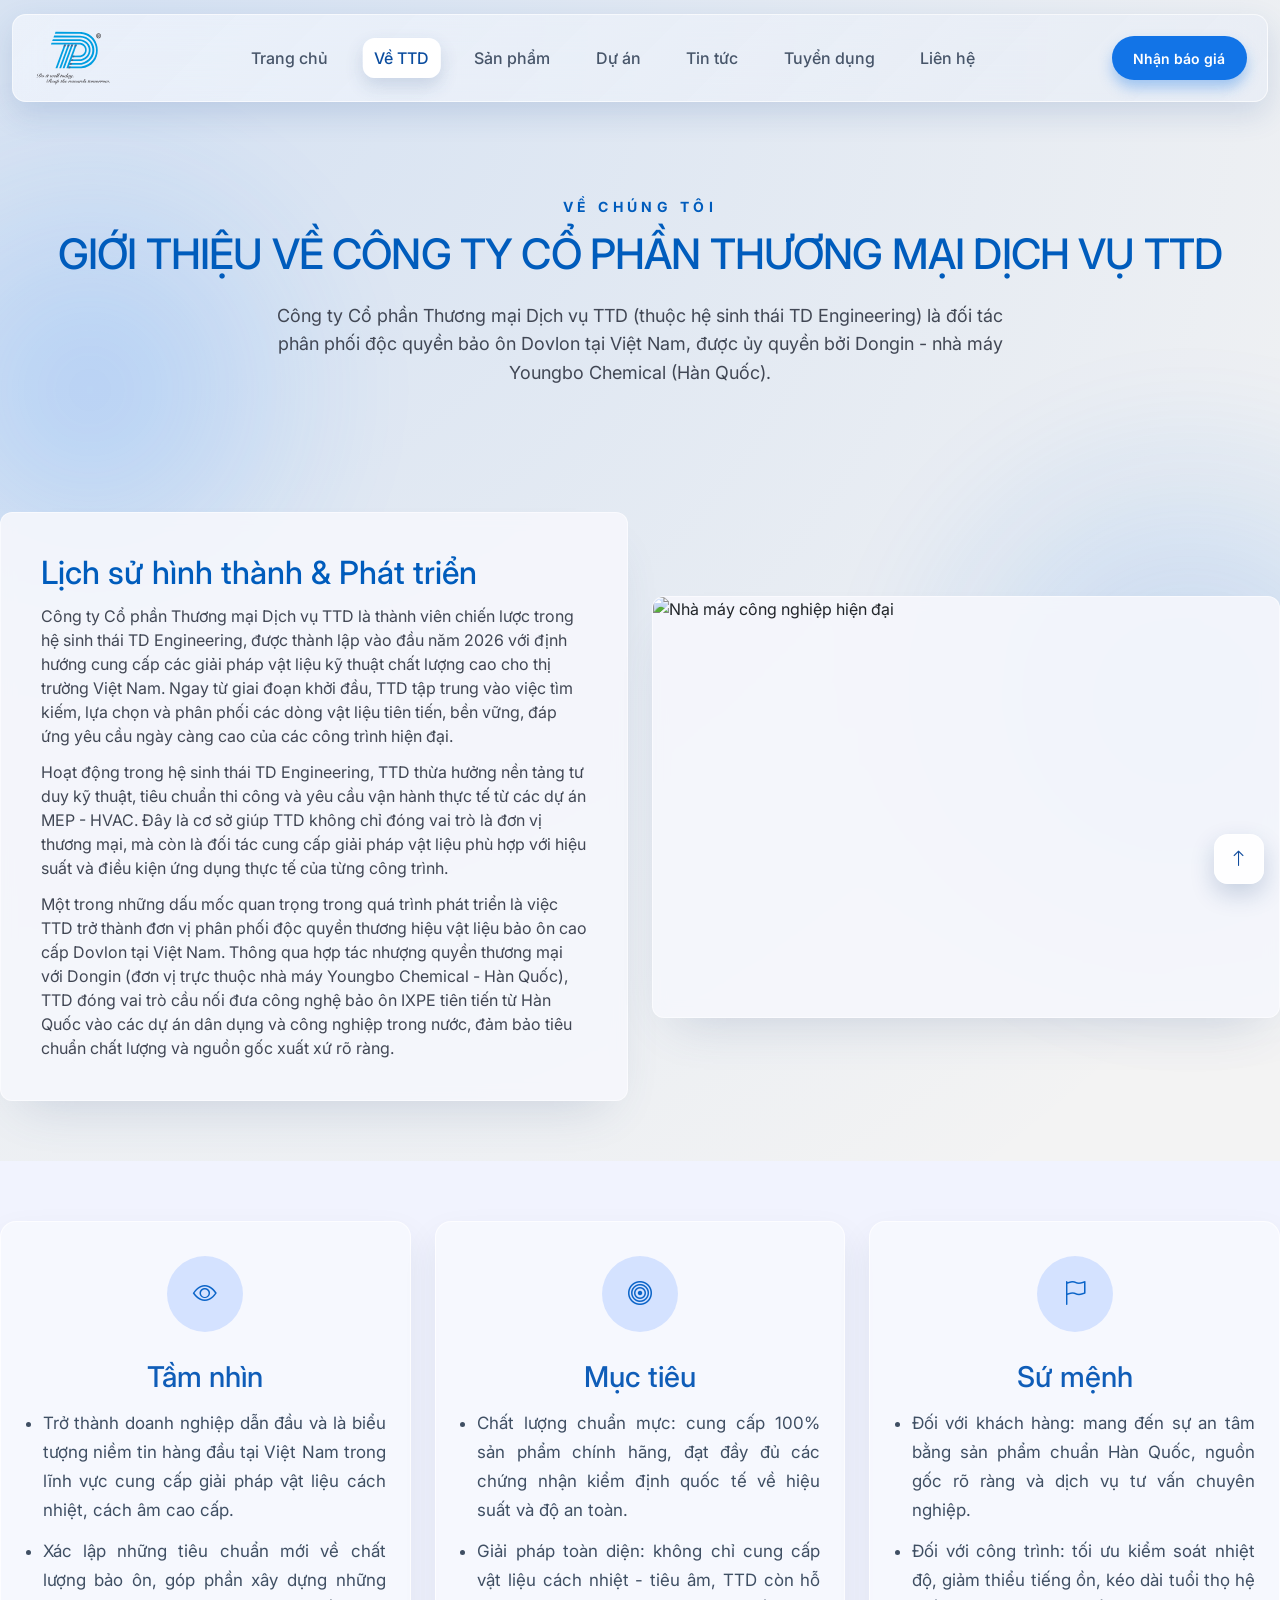
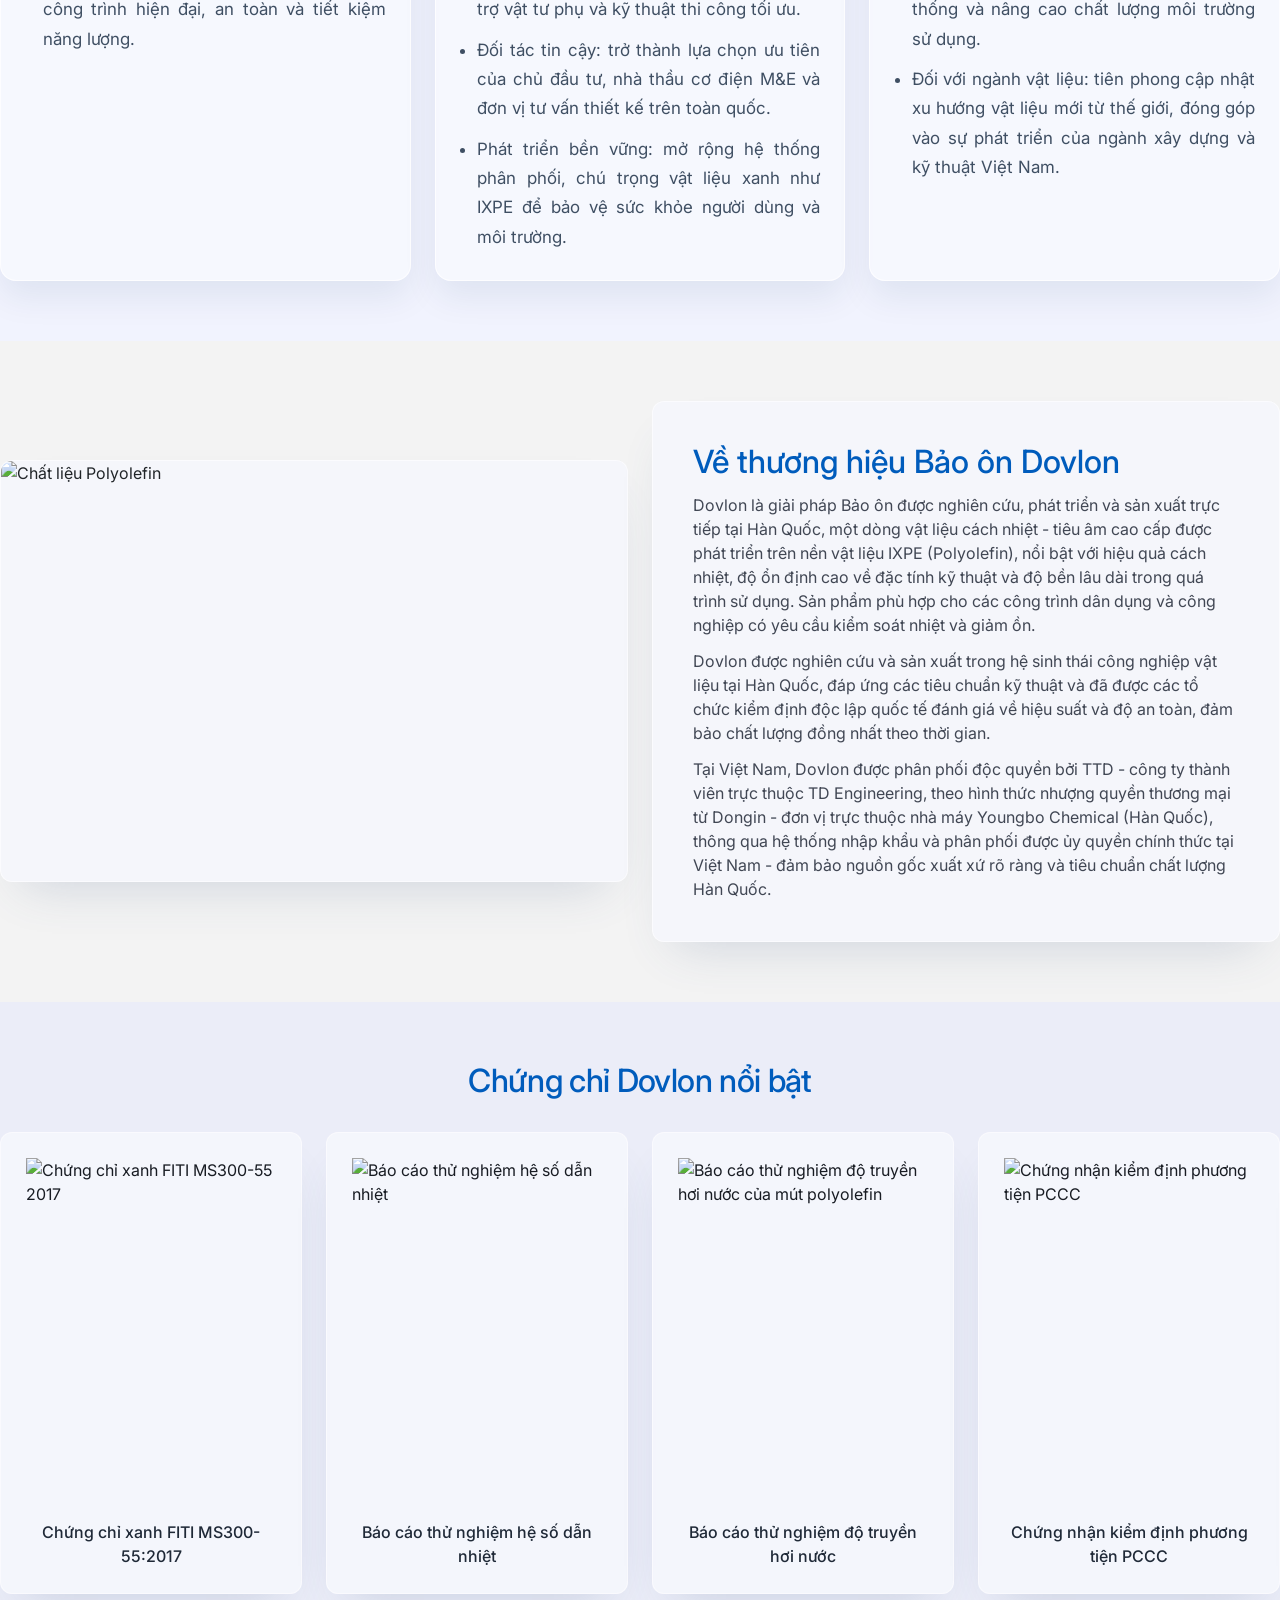
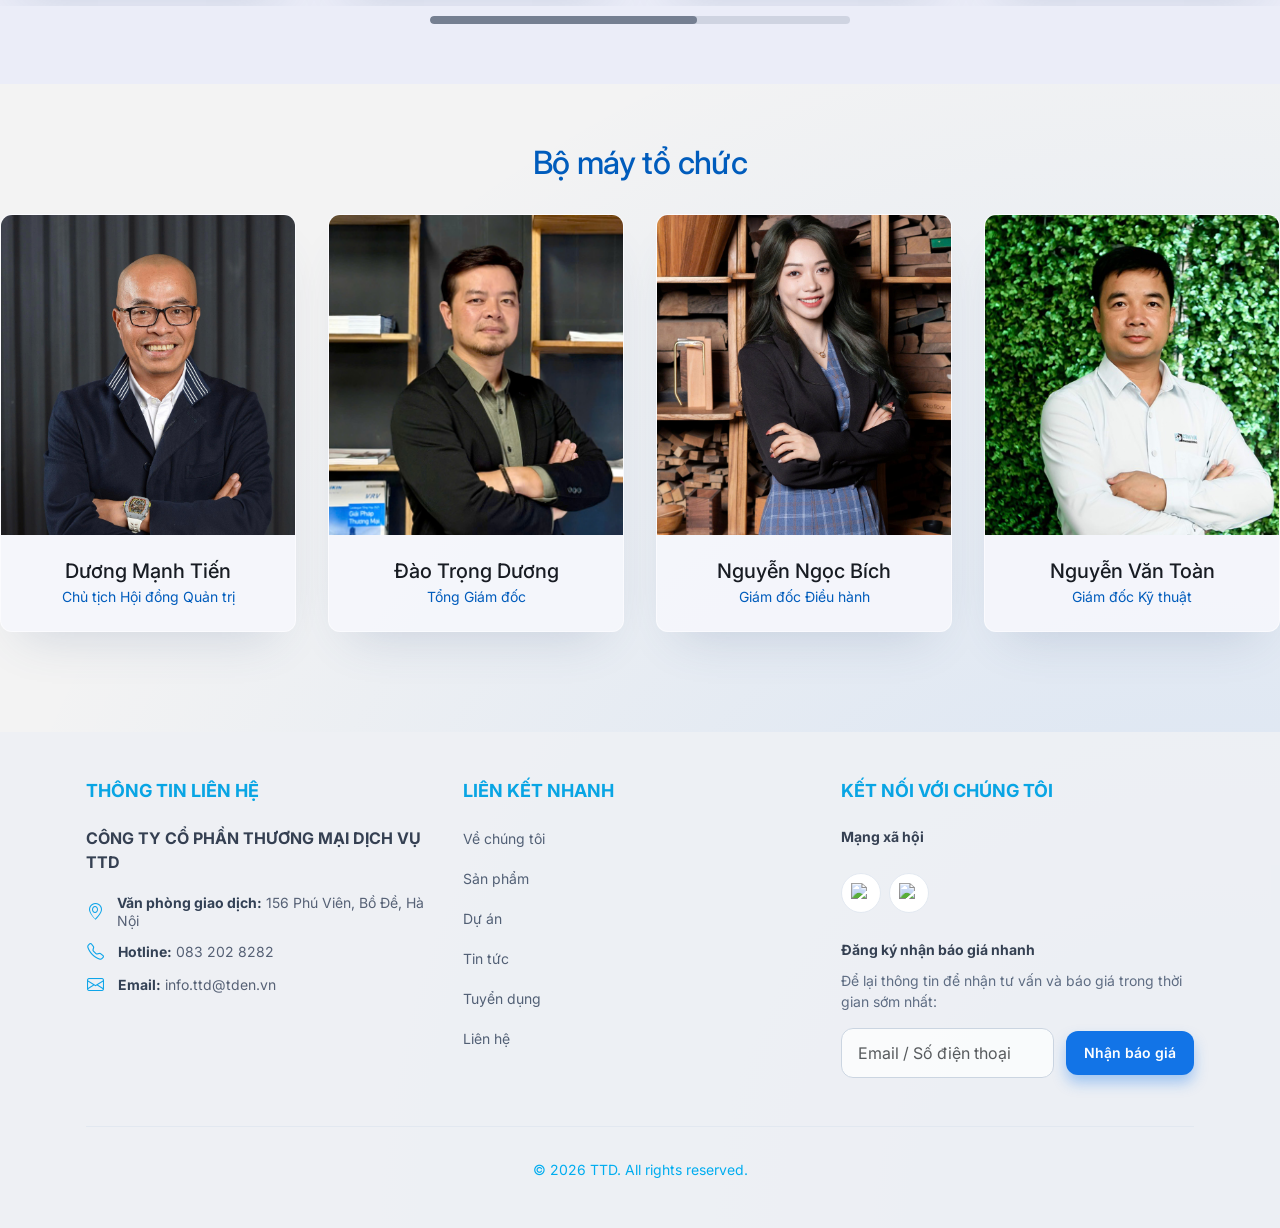
==== commit a948f838: "Refine TTD careers redesign" ====
--- a/about.html
+++ b/about.html
@@ -35,45 +35,57 @@
   <main>
     <section class="about-intro page-hero">
       <div class="container">
-        <p class="section-kicker">Giới thiệu</p>
-        <h1 class="section-title" style="color:#005cbc;">Về Chúng Tôi</h1>
+        <p class="section-kicker">VỀ CHÚNG TÔI</p>
+        <h1 class="section-title about-blue-title">GIỚI THIỆU VỀ CÔNG TY CỔ PHẦN THƯƠNG MẠI DỊCH VỤ TTD</h1>
         <p class="section-sub">Công ty Cổ phần Thương mại Dịch vụ TTD (thuộc hệ sinh thái TD Engineering) là đối tác phân phối độc quyền bảo ôn Dovlon tại Việt Nam, được ủy quyền bởi Dongin - nhà máy Youngbo Chemical (Hàn Quốc).</p>
       </div>
     </section>
 
     <section>
       <div class="container">
-        <div class="grid-2" style="align-items:center;">
-          <article class="card has-hover-glow" style="padding:40px;">
-            <h2 style="margin:0;color:#005cbc;font-size:2rem;line-height:1.22;">Lịch sử hình thành &amp; phát triển</h2>
-            <p>Công ty Cổ phần Thương mại Dịch vụ TTD là thành viên chiến lược trong hệ sinh thái TD Engineering, được thành lập vào đầu năm 2026 với định hướng cung cấp các giải pháp vật liệu kỹ thuật chất lượng cao cho thị trường Việt Nam.</p>
-            <p>Hoạt động trong hệ sinh thái TD Engineering, TTD thừa hưởng nền tảng tư duy kỹ thuật, tiêu chuẩn thi công và yêu cầu vận hành thực tế từ các dự án MEP - HVAC. Vì vậy, TTD không chỉ là đơn vị thương mại mà còn là đối tác cung cấp giải pháp vật liệu bám sát hiệu suất công trình.</p>
-            <p>Một dấu mốc quan trọng là TTD trở thành đơn vị phân phối độc quyền thương hiệu bảo ôn cao cấp Dovlon tại Việt Nam thông qua hợp tác nhượng quyền thương mại với Dongin (đơn vị trực thuộc nhà máy Youngbo Chemical - Hàn Quốc).</p>
+        <div class="grid-2 about-split">
+          <article class="card has-hover-glow about-content-card">
+            <h2 class="about-section-heading">Lịch sử hình thành &amp; Phát triển</h2>
+            <p>Công ty Cổ phần Thương mại Dịch vụ TTD là thành viên chiến lược trong hệ sinh thái TD Engineering, được thành lập vào đầu năm 2026 với định hướng cung cấp các giải pháp vật liệu kỹ thuật chất lượng cao cho thị trường Việt Nam. Ngay từ giai đoạn khởi đầu, TTD tập trung vào việc tìm kiếm, lựa chọn và phân phối các dòng vật liệu tiên tiến, bền vững, đáp ứng yêu cầu ngày càng cao của các công trình hiện đại.</p>
+            <p>Hoạt động trong hệ sinh thái TD Engineering, TTD thừa hưởng nền tảng tư duy kỹ thuật, tiêu chuẩn thi công và yêu cầu vận hành thực tế từ các dự án MEP - HVAC. Đây là cơ sở giúp TTD không chỉ đóng vai trò là đơn vị thương mại, mà còn là đối tác cung cấp giải pháp vật liệu phù hợp với hiệu suất và điều kiện ứng dụng thực tế của từng công trình.</p>
+            <p>Một trong những dấu mốc quan trọng trong quá trình phát triển là việc TTD trở thành đơn vị phân phối độc quyền thương hiệu vật liệu bảo ôn cao cấp Dovlon tại Việt Nam. Thông qua hợp tác nhượng quyền thương mại với Dongin (đơn vị trực thuộc nhà máy Youngbo Chemical - Hàn Quốc), TTD đóng vai trò cầu nối đưa công nghệ bảo ôn IXPE tiên tiến từ Hàn Quốc vào các dự án dân dụng và công nghiệp trong nước, đảm bảo tiêu chuẩn chất lượng và nguồn gốc xuất xứ rõ ràng.</p>
           </article>
-          <article class="card has-hover-glow" style="padding:0;overflow:hidden;">
-            <img class="image-cover" style="min-height:420px;" src="https://www.figma.com/api/mcp/asset/ed549dd9-a001-467a-a83b-a978454fdd4f" alt="Nhà máy công nghiệp hiện đại">
+          <article class="card has-hover-glow about-image-card">
+            <img class="image-cover about-feature-image" src="https://www.figma.com/api/mcp/asset/ed549dd9-a001-467a-a83b-a978454fdd4f" alt="Nhà máy công nghiệp hiện đại">
           </article>
         </div>
       </div>
     </section>
 
-    <section class="section-soft">
+    <section class="section-soft about-values-format">
       <div class="container">
-        <div class="grid-3">
-          <article class="mini-card has-hover-glow">
-            <div class="icon-dot"><i class="bi bi-eye"></i></div>
-            <h3>Tầm nhìn</h3>
-            <p>Trở thành doanh nghiệp dẫn đầu và là biểu tượng niềm tin hàng đầu tại Việt Nam trong lĩnh vực cung cấp giải pháp vật liệu cách nhiệt, cách âm cao cấp.</p>
+        <div class="grid-3 about-values-grid">
+          <article class="about-values-card has-hover-glow">
+            <div class="about-values-icon"><i class="bi bi-eye"></i></div>
+            <h3 class="about-values-card-title">Tầm nhìn</h3>
+            <ul class="about-values-list">
+              <li>Trở thành doanh nghiệp dẫn đầu và là biểu tượng niềm tin hàng đầu tại Việt Nam trong lĩnh vực cung cấp giải pháp vật liệu cách nhiệt, cách âm cao cấp.</li>
+              <li>Xác lập những tiêu chuẩn mới về chất lượng bảo ôn, góp phần xây dựng những công trình hiện đại, an toàn và tiết kiệm năng lượng.</li>
+            </ul>
           </article>
-          <article class="mini-card has-hover-glow">
-            <div class="icon-dot"><i class="bi bi-bullseye"></i></div>
-            <h3>Mục tiêu</h3>
-            <p>Cam kết chất lượng chuẩn mực, cung cấp giải pháp toàn diện, trở thành đối tác tin cậy của chủ đầu tư, nhà thầu M&amp;E và đơn vị tư vấn thiết kế trên toàn quốc.</p>
+          <article class="about-values-card has-hover-glow">
+            <div class="about-values-icon"><i class="bi bi-bullseye"></i></div>
+            <h3 class="about-values-card-title">Mục tiêu</h3>
+            <ul class="about-values-list">
+              <li>Chất lượng chuẩn mực: cung cấp 100% sản phẩm chính hãng, đạt đầy đủ các chứng nhận kiểm định quốc tế về hiệu suất và độ an toàn.</li>
+              <li>Giải pháp toàn diện: không chỉ cung cấp vật liệu cách nhiệt - tiêu âm, TTD còn hỗ trợ vật tư phụ và kỹ thuật thi công tối ưu.</li>
+              <li>Đối tác tin cậy: trở thành lựa chọn ưu tiên của chủ đầu tư, nhà thầu cơ điện M&amp;E và đơn vị tư vấn thiết kế trên toàn quốc.</li>
+              <li>Phát triển bền vững: mở rộng hệ thống phân phối, chú trọng vật liệu xanh như IXPE để bảo vệ sức khỏe người dùng và môi trường.</li>
+            </ul>
           </article>
-          <article class="mini-card has-hover-glow">
-            <div class="icon-dot"><i class="bi bi-flag"></i></div>
-            <h3>Sứ mệnh</h3>
-            <p>Tối ưu hiệu quả kiểm soát nhiệt và giảm ồn cho công trình, mang đến sản phẩm chuẩn Hàn Quốc có nguồn gốc rõ ràng và dịch vụ tư vấn chuyên nghiệp.</p>
+          <article class="about-values-card has-hover-glow">
+            <div class="about-values-icon"><i class="bi bi-flag"></i></div>
+            <h3 class="about-values-card-title">Sứ mệnh</h3>
+            <ul class="about-values-list">
+              <li>Đối với khách hàng: mang đến sự an tâm bằng sản phẩm chuẩn Hàn Quốc, nguồn gốc rõ ràng và dịch vụ tư vấn chuyên nghiệp.</li>
+              <li>Đối với công trình: tối ưu kiểm soát nhiệt độ, giảm thiểu tiếng ồn, kéo dài tuổi thọ hệ thống và nâng cao chất lượng môi trường sử dụng.</li>
+              <li>Đối với ngành vật liệu: tiên phong cập nhật xu hướng vật liệu mới từ thế giới, đóng góp vào sự phát triển của ngành xây dựng và kỹ thuật Việt Nam.</li>
+            </ul>
           </article>
         </div>
       </div>
@@ -81,12 +93,12 @@
 
     <section>
       <div class="container">
-        <div class="grid-2" style="align-items:center;">
-          <article class="card has-hover-glow" style="padding:0;overflow:hidden;">
-            <img class="image-cover" style="min-height:420px;" src="https://drive.google.com/thumbnail?id=1CsM9O2vPcpimqzKNxn-tZUOlLg1A-IZz&sz=w1600" alt="Chất liệu Polyolefin">
+        <div class="grid-2 about-split">
+          <article class="card has-hover-glow about-image-card">
+            <img class="image-cover about-feature-image about-dovlon-image" src="https://drive.google.com/thumbnail?id=1CsM9O2vPcpimqzKNxn-tZUOlLg1A-IZz&sz=w1600" alt="Chất liệu Polyolefin">
           </article>
-          <article class="card has-hover-glow" style="padding:40px;">
-            <h2 style="margin:0;color:#005cbc;font-size:2rem;line-height:1.22;">Về thương hiệu Bảo ôn Dovlon</h2>
+          <article class="card has-hover-glow about-content-card">
+            <h2 class="about-section-heading">Về thương hiệu Bảo ôn Dovlon</h2>
             <p>Dovlon là giải pháp Bảo ôn được nghiên cứu, phát triển và sản xuất trực tiếp tại Hàn Quốc, một dòng vật liệu cách nhiệt - tiêu âm cao cấp được phát triển trên nền vật liệu IXPE (Polyolefin), nổi bật với hiệu quả cách nhiệt, độ ổn định cao về đặc tính kỹ thuật và độ bền lâu dài trong quá trình sử dụng. Sản phẩm phù hợp cho các công trình dân dụng và công nghiệp có yêu cầu kiểm soát nhiệt và giảm ồn.</p>
             <p>Dovlon được nghiên cứu và sản xuất trong hệ sinh thái công nghiệp vật liệu tại Hàn Quốc, đáp ứng các tiêu chuẩn kỹ thuật và đã được các tổ chức kiểm định độc lập quốc tế đánh giá về hiệu suất và độ an toàn, đảm bảo chất lượng đồng nhất theo thời gian.</p>
             <p>Tại Việt Nam, Dovlon được phân phối độc quyền bởi TTD - công ty thành viên trực thuộc TD Engineering, theo hình thức nhượng quyền thương mại từ Dongin - đơn vị trực thuộc nhà máy Youngbo Chemical (Hàn Quốc), thông qua hệ thống nhập khẩu và phân phối được ủy quyền chính thức tại Việt Nam - đảm bảo nguồn gốc xuất xứ rõ ràng và tiêu chuẩn chất lượng Hàn Quốc.</p>
@@ -97,7 +109,7 @@
 
     <section class="section-deep">
       <div class="container">
-        <h2 class="section-title" style="font-size:2rem;text-align:center;color:#005cbc;">Chứng chỉ Dovlon nổi bật</h2>
+        <h2 class="section-title about-centered-title">Chứng chỉ Dovlon nổi bật</h2>
         <div class="cert-carousel">
           <div class="cert-scroller" data-cert-scroller>
             <div class="cert-track" data-cert-track>
@@ -118,12 +130,12 @@
 
     <section>
       <div class="container">
-        <h2 class="section-title" style="font-size:2rem;text-align:center;color:#005cbc;">Bộ máy tổ chức</h2>
-        <div class="leader-grid" style="margin-top:32px;">
-          <article class="leader-card has-hover-glow"><img src="assets/img/bo-may-to-chuc/duong-manh-tien.jpg" alt="Dương Mạnh Tiến" style="object-position:center 22%;"><div class="meta"><h4>Dương Mạnh Tiến</h4><p>Chủ tịch Hội đồng Quản trị</p></div></article>
-          <article class="leader-card has-hover-glow"><img src="assets/img/bo-may-to-chuc/dao-trong-duong.jpg" alt="Đào Trọng Dương" style="object-position:center 22%;"><div class="meta"><h4>Đào Trọng Dương</h4><p>Tổng Giám đốc</p></div></article>
-          <article class="leader-card has-hover-glow"><img src="assets/img/bo-may-to-chuc/nguyen-ngoc-bich.jpg" alt="Nguyễn Ngọc Bích" style="object-position:center 22%;"><div class="meta"><h4>Nguyễn Ngọc Bích</h4><p>Giám đốc Điều hành</p></div></article>
-          <article class="leader-card has-hover-glow"><img src="assets/img/bo-may-to-chuc/nguyen-van-toan.jpg" alt="Nguyễn Văn Toàn" style="object-position:center 22%;"><div class="meta"><h4>Nguyễn Văn Toàn</h4><p>Giám đốc Kỹ thuật</p></div></article>
+        <h2 class="section-title about-centered-title">Bộ máy tổ chức</h2>
+        <div class="leader-grid about-leader-grid">
+          <article class="leader-card has-hover-glow"><img src="assets/img/bo-may-to-chuc/duong-manh-tien.jpg" alt="Dương Mạnh Tiến" class="about-leader-photo"><div class="meta"><h4>Dương Mạnh Tiến</h4><p>Chủ tịch Hội đồng Quản trị</p></div></article>
+          <article class="leader-card has-hover-glow"><img src="assets/img/bo-may-to-chuc/dao-trong-duong.jpg" alt="Đào Trọng Dương" class="about-leader-photo"><div class="meta"><h4>Đào Trọng Dương</h4><p>Tổng Giám đốc</p></div></article>
+          <article class="leader-card has-hover-glow"><img src="assets/img/bo-may-to-chuc/nguyen-ngoc-bich.jpg" alt="Nguyễn Ngọc Bích" class="about-leader-photo"><div class="meta"><h4>Nguyễn Ngọc Bích</h4><p>Giám đốc Điều hành</p></div></article>
+          <article class="leader-card has-hover-glow"><img src="assets/img/bo-may-to-chuc/nguyen-van-toan.jpg" alt="Nguyễn Văn Toàn" class="about-leader-photo"><div class="meta"><h4>Nguyễn Văn Toàn</h4><p>Giám đốc Kỹ thuật</p></div></article>
         </div>
       </div>
     </section>
@@ -180,4 +192,3 @@
   <script src="https://cdn.jsdelivr.net/npm/bootstrap@5.3.7/dist/js/bootstrap.bundle.min.js"></script>
 </body>
 </html>
-
--- a/assets/css/styles.css
+++ b/assets/css/styles.css
@@ -1,4 +1,4 @@
-﻿:root {
+:root {
   --bg-main: #f9f9ff;
   --bg-soft: #f1f3fe;
   --bg-deep: #ebedf8;
@@ -74,6 +74,30 @@
   background: radial-gradient(circle, rgba(26, 119, 236, 0.45) 0%, rgba(26, 119, 236, 0) 76%);
 }
 
+/* Careers page: use clean flat background to avoid right-side gray cast */
+body.careers-page {
+  background: #e7f0ff;
+}
+
+body.careers-page::before,
+body.careers-page::after {
+  display: none;
+}
+
+
+/* Hard override: remove any top gap / right cast on careers page */
+body.careers-page,
+body.careers-page main,
+body.careers-page .careers-hero {
+  background-color: #e7f0ff !important;
+}
+
+body.careers-page .topbar {
+  position: sticky;
+  top: 14px !important;
+  background: transparent;
+}
+
 a {
   color: inherit;
   text-decoration: none;
@@ -861,7 +885,7 @@
 }
 
 .list-check li::before {
-  content: "✓";
+  content: "\2713";
   position: absolute;
   left: 0;
   top: 0;
@@ -1242,6 +1266,28 @@
   flex-direction: column;
   gap: 10px;
   align-items: flex-end;
+}
+
+.careers-page .floating-actions {
+  right: max(10px, env(safe-area-inset-right));
+  left: auto !important;
+  width: auto;
+  max-width: calc(100vw - 20px);
+  overflow: hidden;
+}
+
+.careers-page .floating-btn-quote {
+  max-width: min(164px, calc(100vw - 40px));
+  white-space: nowrap;
+  overflow: hidden;
+  text-overflow: ellipsis;
+}
+
+/* Prevent floating CTA from ever expanding page width on careers */
+html:has(body.careers-page),
+body.careers-page,
+body.careers-page main {
+  overflow-x: clip;
 }
 
 .floating-btn {
@@ -2439,31 +2485,7 @@
 
 }
 
-@media (max-width: 860px) {
-  .topbar {
-    top: 8px;
-    padding: 0 10px 8px;
-  }
-
-  .container {
-    padding: 0 16px;
-  }
-
-  main .container {
-    padding-left: 16px;
-    padding-right: 16px;
-  }
-
-  .nav-wrap {
-    min-height: 72px;
-    padding: 10px 12px;
-    grid-template-columns: auto 1fr auto;
-    grid-template-areas: "brand spacer menu";
-    background: linear-gradient(135deg, rgba(246, 249, 255, 0.64), rgba(230, 236, 246, 0.58));
-    backdrop-filter: blur(18px);
-    -webkit-backdrop-filter: blur(18px);
-  }
-
+@media (max-width: 1100px) {
   .menu-toggle {
     display: inline-flex;
     justify-self: end;
@@ -2524,6 +2546,100 @@
     box-shadow: 0 8px 18px rgba(29, 68, 126, 0.14);
   }
 
+  .nav-wrap > .btn {
+    display: none;
+  }
+
+  .floating-btn-quote {
+    display: inline-flex;
+  }
+}
+
+@media (max-width: 860px) {
+  .topbar {
+    top: 8px;
+    padding: 0 10px 8px;
+  }
+
+  .container {
+    padding: 0 16px;
+  }
+
+  main .container {
+    padding-left: 16px;
+    padding-right: 16px;
+  }
+
+  .nav-wrap {
+    min-height: 72px;
+    padding: 10px 12px;
+    grid-template-columns: auto 1fr auto;
+    grid-template-areas: "brand spacer menu";
+    background: linear-gradient(135deg, rgba(246, 249, 255, 0.64), rgba(230, 236, 246, 0.58));
+    backdrop-filter: blur(18px);
+    -webkit-backdrop-filter: blur(18px);
+  }
+
+  .menu-toggle {
+    display: inline-flex;
+    justify-self: end;
+    align-items: center;
+    justify-content: center;
+    width: 44px;
+    height: 44px;
+    padding: 0;
+    border-radius: 12px;
+    font-size: 0;
+    line-height: 1;
+    z-index: 3;
+  }
+
+  .menu-toggle::before {
+    content: "\F479";
+    font-family: "bootstrap-icons";
+    font-size: 1.36rem;
+    color: #1f4f93;
+  }
+
+  .menu {
+    position: absolute;
+    left: 16px;
+    right: 16px;
+    top: calc(100% + 8px);
+    display: none;
+    flex-direction: column;
+    align-items: stretch;
+    gap: 2px;
+    border-radius: 12px;
+    background: rgba(255, 255, 255, 0.94);
+    border: 1px solid rgba(255, 255, 255, 0.7);
+    box-shadow: var(--shadow-md);
+    padding: 8px;
+    justify-self: stretch;
+  }
+
+  .menu.open {
+    display: flex;
+  }
+
+  .menu-indicator {
+    display: none;
+  }
+
+  .menu a {
+    padding: 10px 8px;
+    border-bottom: 0;
+    border-radius: 8px;
+  }
+
+  .menu a.active,
+  .menu a.is-current {
+    border-bottom: 0;
+    background: rgba(255, 255, 255, 0.98);
+    border-radius: 12px;
+    box-shadow: 0 8px 18px rgba(29, 68, 126, 0.14);
+  }
+
   .brand-copy {
     display: none;
   }
@@ -2645,14 +2761,16 @@
 
   .careers-hero-gallery {
     display: flex;
-    justify-content: flex-start;
+    align-items: stretch;
+    gap: 12px;
     width: 100%;
     height: auto;
     min-width: 0;
-    margin-left: 0;
-    padding: 0 16px 18px;
+    margin: 24px 0 0;
+    padding: 0 16px 12px;
     overflow-x: auto;
-    scroll-snap-type: x proximity;
+    scroll-snap-type: x mandatory;
+    -webkit-overflow-scrolling: touch;
     transform: none;
   }
 
@@ -2664,19 +2782,34 @@
   .careers-gallery-item-edge-right {
     position: relative;
     inset: auto;
-    width: 74vw;
-    height: 320px;
-    max-width: 360px;
+    flex: 0 0 clamp(140px, 42vw, 220px);
+    width: auto;
+    height: 220px;
+    max-width: none;
     transform: none;
-    scroll-snap-align: center;
+    scroll-snap-align: start;
+  }
+
+  .careers-gallery-item-main {
+    flex-basis: clamp(180px, 56vw, 280px);
+  }
+
+  .careers-gallery-item-edge-left,
+  .careers-gallery-item-edge-right {
+    display: none;
   }
 
   .careers-gallery-item img,
   .careers-gallery-item-edge-left img,
-  .careers-gallery-item-main img {
+  .careers-gallery-item-left img,
+  .careers-gallery-item-main img,
+  .careers-gallery-item-right img,
+  .careers-gallery-item-edge-right img {
+    position: absolute;
     inset: 0;
     width: 100%;
     height: 100%;
+    object-fit: cover;
   }
 
   .careers-intro-section {
@@ -2833,6 +2966,25 @@
 
   .product-catalog-grid {
     grid-template-columns: 1fr;
+  }
+}
+
+@media (max-width: 860px) {
+  .careers-hero-gallery .careers-gallery-item-right,
+  .careers-hero-gallery .careers-gallery-item-main,
+  .careers-hero-gallery .careers-gallery-item-left {
+    overflow: hidden;
+    background: transparent;
+  }
+
+  .careers-hero-gallery .careers-gallery-item-right img,
+  .careers-hero-gallery .careers-gallery-item-main img,
+  .careers-hero-gallery .careers-gallery-item-left img {
+    width: 100% !important;
+    height: 100% !important;
+    display: block;
+    object-fit: cover !important;
+    object-position: center center !important;
   }
 }
 
@@ -2885,3 +3037,329 @@
     display: none;
   }
 }
+/* Careers mobile layout: carousel, floating CTA and footer clamp */
+@media (max-width: 859.98px) {
+  html:has(body.careers-page) {
+    min-height: 0 !important;
+    height: auto !important;
+    overflow-x: clip !important;
+    background: #eef0f5 !important;
+  }
+
+  body.careers-page {
+    display: block !important;
+    min-height: 0 !important;
+    height: auto !important;
+    margin: 0 !important;
+    padding: 0 !important;
+    overflow-x: clip !important;
+    background: #eef0f5 !important;
+  }
+
+  body.careers-page main {
+    display: block !important;
+    min-height: 0 !important;
+    height: auto !important;
+    margin: 0 !important;
+    padding: 0 !important;
+    overflow: visible !important;
+    background: #e7f0ff !important;
+  }
+
+  body.careers-page::before,
+  body.careers-page::after,
+  body.careers-page main::before,
+  body.careers-page main::after,
+  body.careers-page .site-footer::after {
+    content: none !important;
+    display: none !important;
+  }
+
+  body.careers-page .site-footer {
+    display: block !important;
+    margin: 0 !important;
+    padding-bottom: 18px !important;
+    background: #eef0f5 !important;
+    box-shadow: 0 100vmax 0 100vmax #eef0f5 !important;
+    clip-path: inset(0 -100vmax -100vmax -100vmax);
+  }
+
+  body.careers-page > :last-child {
+    margin-bottom: 0 !important;
+  }
+
+  body.careers-page .floating-actions {
+    position: fixed !important;
+    inset: auto max(10px, env(safe-area-inset-right)) max(10px, env(safe-area-inset-bottom)) auto !important;
+    left: auto !important;
+    top: auto !important;
+    width: auto !important;
+    height: auto !important;
+    max-width: calc(100vw - 20px) !important;
+    margin: 0 !important;
+    padding: 0 !important;
+    transform: none !important;
+    overflow: hidden !important;
+    z-index: 1500 !important;
+  }
+
+  body.careers-page .floating-actions .btn-quote,
+  body.careers-page .floating-actions .quote-button {
+    max-width: min(164px, calc(100vw - 40px)) !important;
+    white-space: nowrap !important;
+  }
+
+  body.careers-page .careers-hero-gallery {
+    display: block !important;
+    visibility: visible !important;
+    opacity: 1 !important;
+    overflow: hidden !important;
+    padding-left: 16px !important;
+    padding-right: 16px !important;
+    margin-left: 0 !important;
+    margin-right: 0 !important;
+    scrollbar-width: none;
+    -ms-overflow-style: none;
+  }
+
+  body.careers-page .careers-hero-gallery::-webkit-scrollbar {
+    display: none;
+  }
+
+  body.careers-page .careers-hero-gallery.is-mobile-carousel {
+    --careers-mobile-gap: 12px;
+    --careers-mobile-item: calc((100vw - 32px - (var(--careers-mobile-gap) * 2)) / 3);
+    height: var(--careers-mobile-item) !important;
+    min-height: var(--careers-mobile-item) !important;
+    max-height: var(--careers-mobile-item) !important;
+    padding-bottom: 0 !important;
+  }
+
+  body.careers-page .careers-hero-gallery.is-mobile-carousel .careers-hero-carousel-track {
+    display: flex !important;
+    gap: var(--careers-mobile-gap) !important;
+    align-items: stretch !important;
+    height: var(--careers-mobile-item) !important;
+    min-height: var(--careers-mobile-item) !important;
+    will-change: transform;
+    transition: transform 560ms ease;
+  }
+
+  body.careers-page .careers-hero-gallery.is-mobile-carousel .careers-hero-carousel-track.is-no-transition {
+    transition: none !important;
+  }
+
+  body.careers-page .careers-hero-gallery.is-mobile-carousel .careers-hero-carousel-item {
+    flex: 0 0 var(--careers-mobile-item) !important;
+    width: var(--careers-mobile-item) !important;
+    height: var(--careers-mobile-item) !important;
+    min-width: 0 !important;
+    min-height: var(--careers-mobile-item) !important;
+    max-height: var(--careers-mobile-item) !important;
+    aspect-ratio: 1 / 1 !important;
+    border-radius: 14px !important;
+    overflow: hidden !important;
+    background: transparent !important;
+  }
+
+  body.careers-page .careers-hero-gallery.is-mobile-carousel .careers-hero-carousel-item img {
+    width: 100% !important;
+    height: 100% !important;
+    display: block !important;
+    object-fit: cover !important;
+    object-position: center !important;
+  }
+}
+
+/* About page: Vision / Goals / Mission cards in careers-like format */
+.about-page .about-values-grid {
+  display: grid;
+  grid-template-columns: repeat(3, minmax(0, 1fr));
+  gap: 24px;
+}
+
+.about-page .about-values-card {
+  background: rgba(255, 255, 255, 0.4);
+  border: 1px solid rgba(255, 255, 255, 0.7);
+  border-radius: 16px;
+  padding: 34px 24px 28px;
+  box-shadow: 0 16px 34px rgba(15, 45, 90, 0.08);
+}
+
+.about-page .about-values-icon {
+  width: 76px;
+  height: 76px;
+  margin: 0 auto 28px;
+  border-radius: 50%;
+  display: grid;
+  place-items: center;
+  background: rgba(205, 221, 255, 0.82);
+  color: #0b64c8;
+  font-size: 1.5rem;
+}
+
+.about-page .about-values-card-title {
+  margin: 0 0 14px;
+  color: #0f5db8;
+  font-size: clamp(1.42rem, 1.15rem + 0.8vw, 1.86rem);
+  line-height: 1.22;
+}
+
+.about-page .about-values-list {
+  margin: 0;
+  padding-left: 1.1rem;
+  color: #3f4f63;
+  font-size: 1.06rem;
+  line-height: 1.72;
+}
+
+.about-page .about-values-list li + li {
+  margin-top: 0.72rem;
+}
+
+/* About page layout utilities */
+.about-page .about-blue-title,
+.about-page .about-section-heading,
+.about-page .about-centered-title {
+  color: #005cbc;
+}
+
+.about-page .about-split {
+  align-items: center;
+}
+
+.about-page .about-content-card {
+  padding: 40px;
+}
+
+.about-page .about-section-heading {
+  margin: 0;
+  font-size: 2rem;
+  line-height: 1.22;
+}
+
+.about-page .about-image-card {
+  padding: 0;
+  overflow: hidden;
+}
+
+.about-page .about-feature-image {
+  min-height: 420px;
+}
+
+.about-page .about-dovlon-image {
+  aspect-ratio: 16 / 9;
+  height: auto;
+  width: 100%;
+}
+
+.about-page .about-centered-title {
+  font-size: 2rem;
+  text-align: center;
+}
+
+.about-page .about-leader-grid {
+  margin-top: 32px;
+}
+
+.about-page .about-leader-photo {
+  object-position: center 22%;
+}
+
+@media (max-width: 1024px) {
+  .about-page .about-values-grid {
+    grid-template-columns: repeat(2, minmax(0, 1fr));
+  }
+}
+
+@media (max-width: 860px) {
+  .about-page .about-values-grid {
+    grid-template-columns: 1fr;
+    gap: 16px;
+  }
+
+  .about-page .about-values-card {
+    border-radius: 14px;
+    padding: 28px 18px 22px;
+  }
+
+  .about-page .about-values-icon {
+    width: 68px;
+    height: 68px;
+    margin-bottom: 22px;
+  }
+
+  .about-page .about-dovlon-image {
+    min-height: 0;
+    object-fit: contain;
+    background: #f5f7fb;
+  }
+}
+
+/* Shared static replacements for former inline HTML styles */
+.hero-title-blue,
+.product-detail-heading,
+.product-tech-title,
+.project-insight-title {
+  color: #0b58b8;
+}
+
+.hero-sub-narrow {
+  max-width: 760px;
+}
+
+.hero-sub-wide {
+  max-width: 860px;
+}
+
+.product-detail-card {
+  padding: 28px;
+}
+
+.product-detail-image {
+  min-height: 340px;
+  border-radius: 12px;
+}
+
+.product-detail-heading {
+  margin: 0;
+  font-size: 1.9rem;
+}
+
+.product-tech-card {
+  padding: 24px;
+}
+
+.product-tech-title {
+  margin: 0;
+  font-size: 1.55rem;
+}
+
+.project-insight-card {
+  padding: 32px;
+}
+
+.project-insight-title {
+  margin: 0;
+  font-size: 1.9rem;
+  line-height: 1.25;
+}
+
+.project-insight-copy {
+  margin-top: 12px;
+}
+
+.project-insight-cta {
+  margin-top: 14px;
+}
+
+
+/* Final about values text alignment */
+.about-page .about-values-card-title {
+  text-align: center;
+}
+
+.about-page .about-values-list li {
+  text-align: justify;
+  text-justify: inter-word;
+}
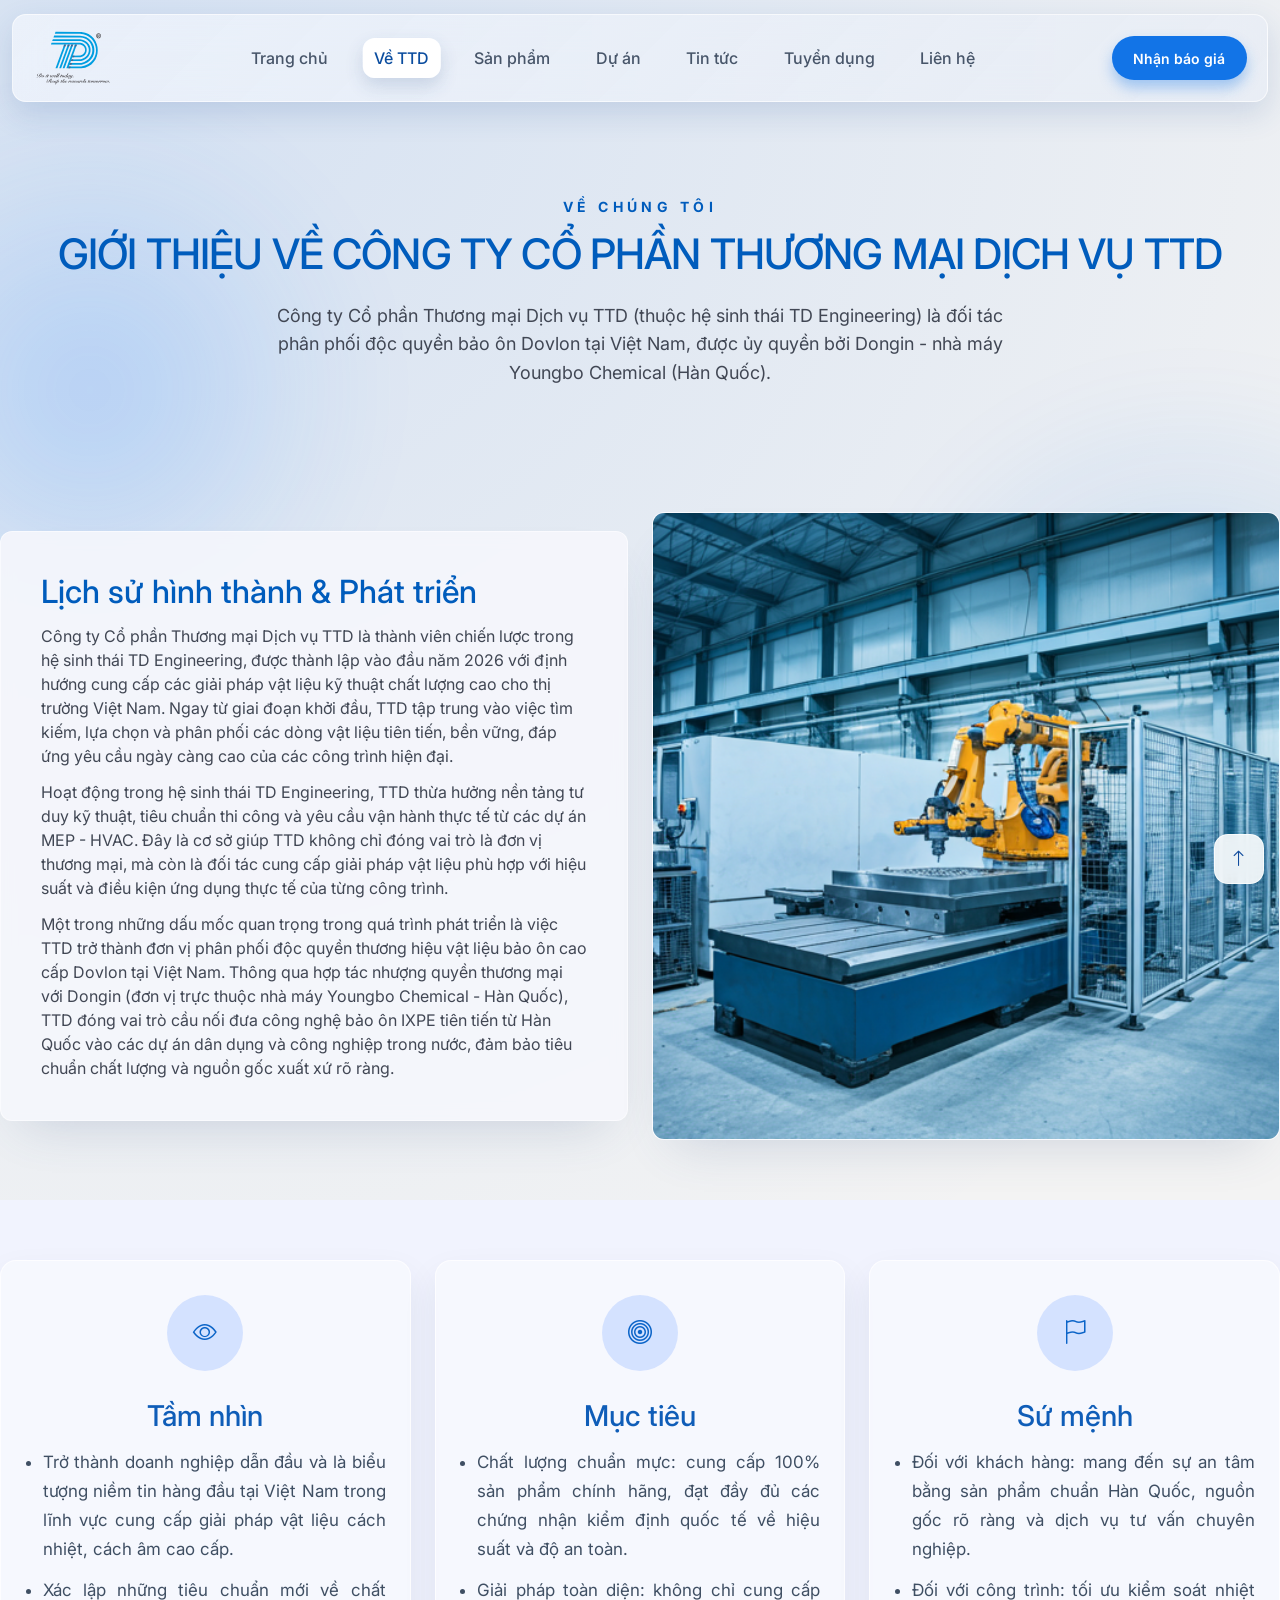
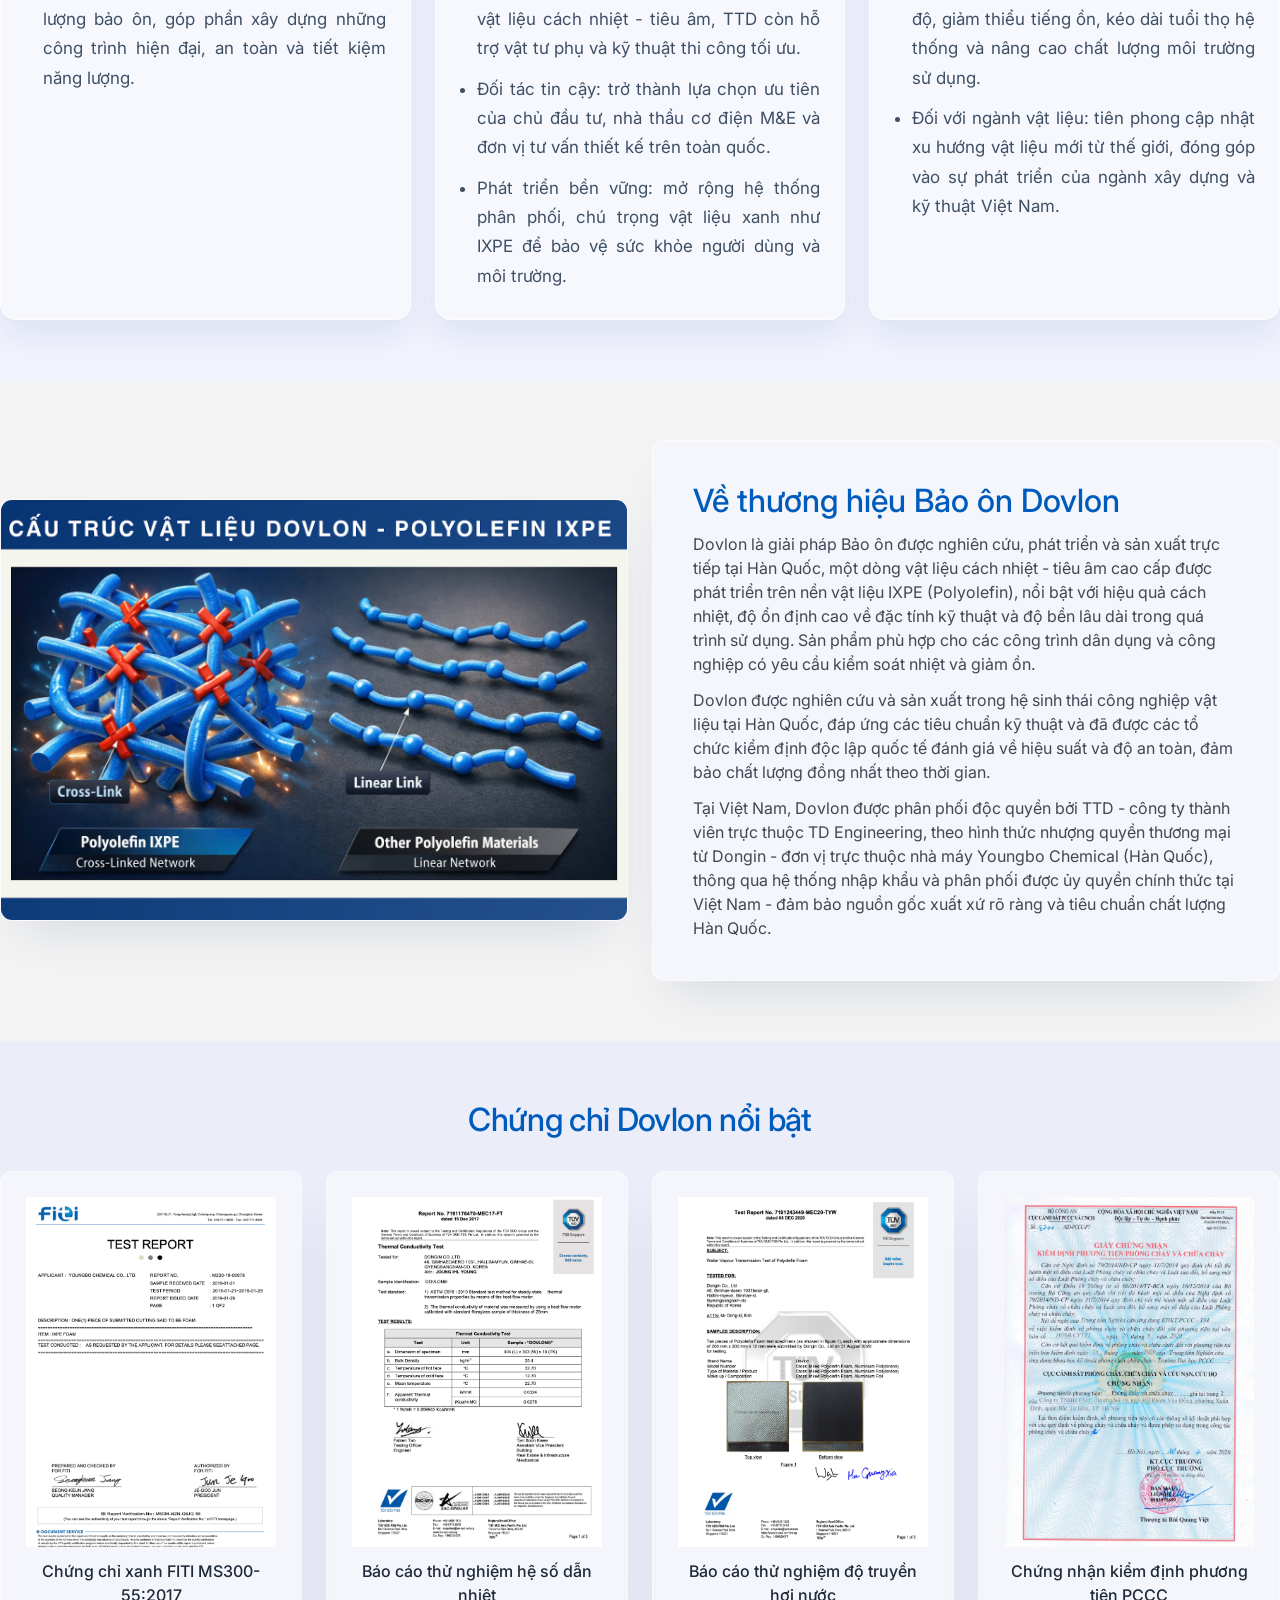
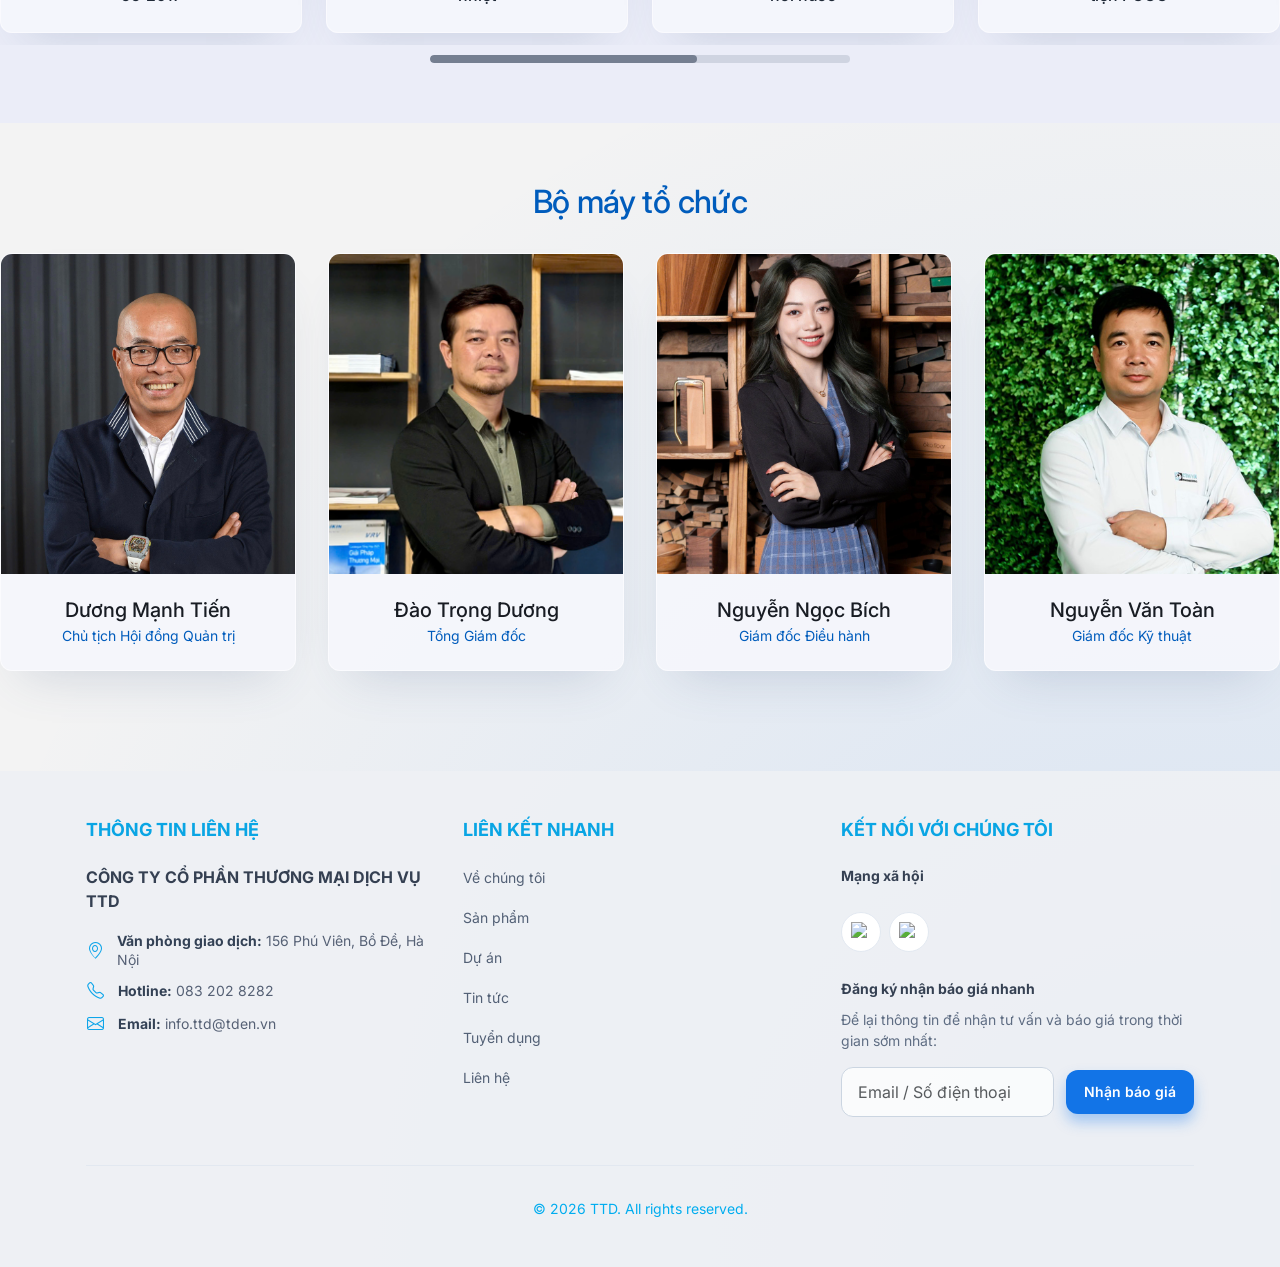
==== commit d8002efa: "Fix broken design image assets" ====
--- a/about.html
+++ b/about.html
@@ -51,7 +51,7 @@
             <p>Một trong những dấu mốc quan trọng trong quá trình phát triển là việc TTD trở thành đơn vị phân phối độc quyền thương hiệu vật liệu bảo ôn cao cấp Dovlon tại Việt Nam. Thông qua hợp tác nhượng quyền thương mại với Dongin (đơn vị trực thuộc nhà máy Youngbo Chemical - Hàn Quốc), TTD đóng vai trò cầu nối đưa công nghệ bảo ôn IXPE tiên tiến từ Hàn Quốc vào các dự án dân dụng và công nghiệp trong nước, đảm bảo tiêu chuẩn chất lượng và nguồn gốc xuất xứ rõ ràng.</p>
           </article>
           <article class="card has-hover-glow about-image-card">
-            <img class="image-cover about-feature-image" src="https://www.figma.com/api/mcp/asset/ed549dd9-a001-467a-a83b-a978454fdd4f" alt="Nhà máy công nghiệp hiện đại">
+            <img class="image-cover about-feature-image" src="assets/img/content/about-factory.png" alt="Nhà máy công nghiệp hiện đại">
           </article>
         </div>
       </div>
@@ -95,7 +95,7 @@
       <div class="container">
         <div class="grid-2 about-split">
           <article class="card has-hover-glow about-image-card">
-            <img class="image-cover about-feature-image about-dovlon-image" src="https://drive.google.com/thumbnail?id=1CsM9O2vPcpimqzKNxn-tZUOlLg1A-IZz&sz=w1600" alt="Chất liệu Polyolefin">
+            <img class="image-cover about-feature-image about-dovlon-image" src="assets/img/content/about-dovlon.png" alt="Chất liệu Polyolefin">
           </article>
           <article class="card has-hover-glow about-content-card">
             <h2 class="about-section-heading">Về thương hiệu Bảo ôn Dovlon</h2>
@@ -113,12 +113,12 @@
         <div class="cert-carousel">
           <div class="cert-scroller" data-cert-scroller>
             <div class="cert-track" data-cert-track>
-              <article class="cert-item has-hover-glow"><img src="https://drive.google.com/thumbnail?id=1HR9v10_YQvX7SgK5ncqgvurtF9KJ7Lc1&sz=w1600" alt="Chứng chỉ xanh FITI MS300-55 2017"><p><strong>Chứng chỉ xanh FITI MS300-55:2017</strong></p></article>
-              <article class="cert-item has-hover-glow"><img src="https://drive.google.com/thumbnail?id=1FWtvFTKc_H9zssDD7uaQzX1Lft4kbFLR&sz=w1600" alt="Báo cáo thử nghiệm hệ số dẫn nhiệt"><p><strong>Báo cáo thử nghiệm hệ số dẫn nhiệt</strong></p></article>
-              <article class="cert-item has-hover-glow"><img src="https://drive.google.com/thumbnail?id=1GMhe0uiNuUk0FbmRjqcmjFhdvKJi2kJd&sz=w1600" alt="Báo cáo thử nghiệm độ truyền hơi nước của mút polyolefin"><p><strong>Báo cáo thử nghiệm độ truyền hơi nước</strong></p></article>
-              <article class="cert-item has-hover-glow"><img src="https://drive.google.com/thumbnail?id=1Ativ0mG-Q-ipn7L3dB24tn_qFS3GKvzW&sz=w1600" alt="Chứng nhận kiểm định phương tiện PCCC"><p><strong>Chứng nhận kiểm định phương tiện PCCC</strong></p></article>
-              <article class="cert-item has-hover-glow"><img src="https://drive.google.com/thumbnail?id=1Y7FABrVQXwo7ebsmp1A_SOkFEPlm5e6Y&sz=w1600" alt="Báo cáo thử nghiệm chống chịu thời tiết và ăn mòn nước muối"><p><strong>Báo cáo thử nghiệm chống chịu thời tiết, ăn mòn nước muối</strong></p></article>
-              <article class="cert-item has-hover-glow"><img src="https://drive.google.com/thumbnail?id=1uFfZyqu4-6QEjLODPOAWIOkjit-tto8W&sz=w1600" alt="Báo cáo vật liệu chống tĩnh điện"><p><strong>Báo cáo vật liệu chống tĩnh điện</strong></p></article>
+              <article class="cert-item has-hover-glow"><img src="assets/img/content/cert-green-fiti.png" alt="Chứng chỉ xanh FITI MS300-55 2017"><p><strong>Chứng chỉ xanh FITI MS300-55:2017</strong></p></article>
+              <article class="cert-item has-hover-glow"><img src="assets/img/content/cert-thermal-report.png" alt="Báo cáo thử nghiệm hệ số dẫn nhiệt"><p><strong>Báo cáo thử nghiệm hệ số dẫn nhiệt</strong></p></article>
+              <article class="cert-item has-hover-glow"><img src="assets/img/content/cert-vapor-report.png" alt="Báo cáo thử nghiệm độ truyền hơi nước của mút polyolefin"><p><strong>Báo cáo thử nghiệm độ truyền hơi nước</strong></p></article>
+              <article class="cert-item has-hover-glow"><img src="assets/img/content/cert-fire-safety.png" alt="Chứng nhận kiểm định phương tiện PCCC"><p><strong>Chứng nhận kiểm định phương tiện PCCC</strong></p></article>
+              <article class="cert-item has-hover-glow"><img src="assets/img/content/cert-weather-corrosion.png" alt="Báo cáo thử nghiệm chống chịu thời tiết và ăn mòn nước muối"><p><strong>Báo cáo thử nghiệm chống chịu thời tiết, ăn mòn nước muối</strong></p></article>
+              <article class="cert-item has-hover-glow"><img src="assets/img/content/cert-antistatic.png" alt="Báo cáo vật liệu chống tĩnh điện"><p><strong>Báo cáo vật liệu chống tĩnh điện</strong></p></article>
             </div>
           </div>
           <div class="cert-scrollbar" aria-hidden="true">
--- a/assets/css/styles.css
+++ b/assets/css/styles.css
@@ -3321,6 +3321,48 @@
   border-radius: 12px;
 }
 
+.product-accessories-visual {
+  display: grid;
+  grid-template-columns: repeat(2, minmax(0, 1fr));
+  gap: 16px;
+}
+
+.product-accessory-tile {
+  display: flex;
+  min-height: 156px;
+  flex-direction: column;
+  align-items: center;
+  justify-content: center;
+  gap: 16px;
+  padding: 28px 18px;
+  border: 1px solid rgba(255, 255, 255, 0.88);
+  border-radius: 18px;
+  background: rgba(255, 255, 255, 0.62);
+  box-shadow: 0 18px 50px rgba(31, 86, 147, 0.12);
+  text-align: center;
+}
+
+.product-accessory-tile i {
+  display: inline-flex;
+  width: 58px;
+  height: 58px;
+  align-items: center;
+  justify-content: center;
+  border-radius: 50%;
+  background: rgba(206, 221, 255, 0.95);
+  color: #0067d8;
+  font-size: 1.38rem;
+}
+
+.product-accessory-tile h3 {
+  margin: 0;
+  color: #0f1b2d;
+  font-size: 1rem;
+  font-weight: 800;
+  line-height: 1.32;
+  text-transform: uppercase;
+}
+
 .product-detail-heading {
   margin: 0;
   font-size: 1.9rem;
@@ -3353,6 +3395,16 @@
   margin-top: 14px;
 }
 
+@media (max-width: 640px) {
+  .product-accessories-visual {
+    grid-template-columns: 1fr;
+  }
+
+  .product-accessory-tile {
+    min-height: 132px;
+  }
+}
+
 
 /* Final about values text alignment */
 .about-page .about-values-card-title {
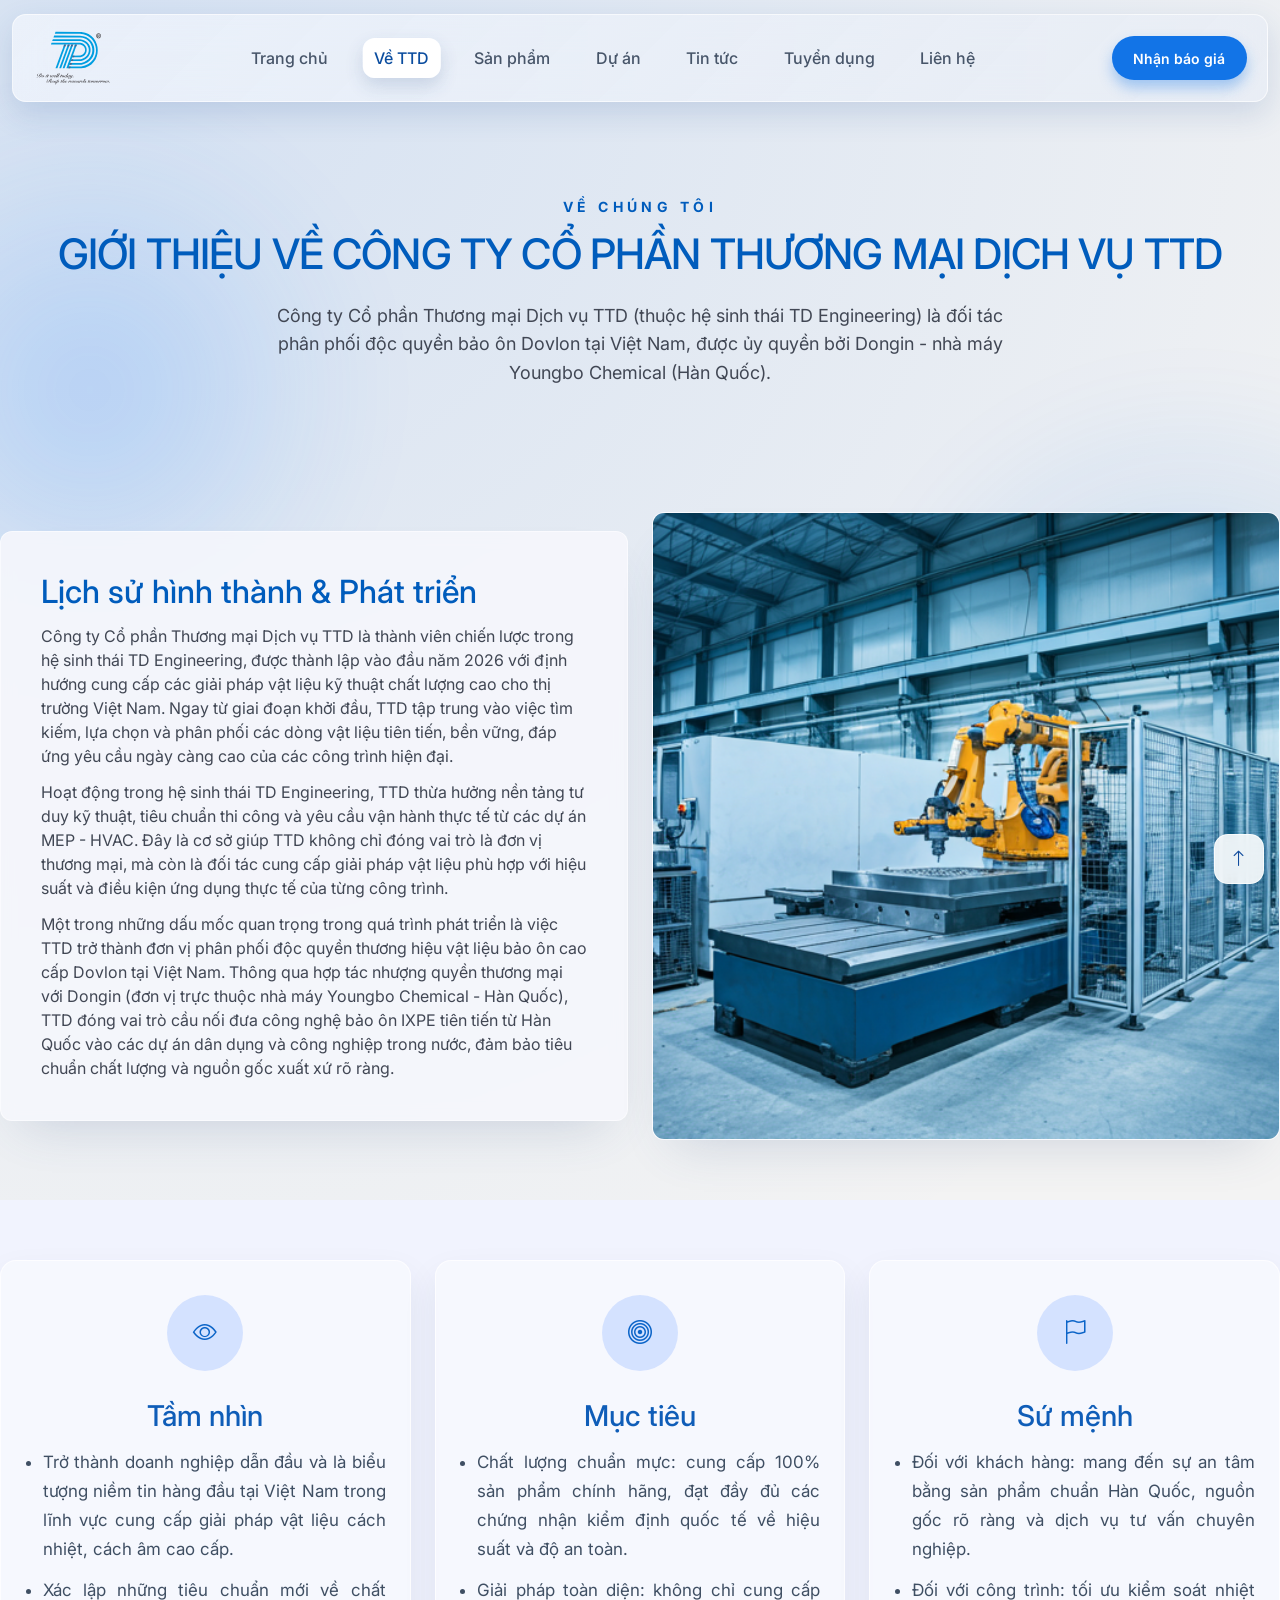
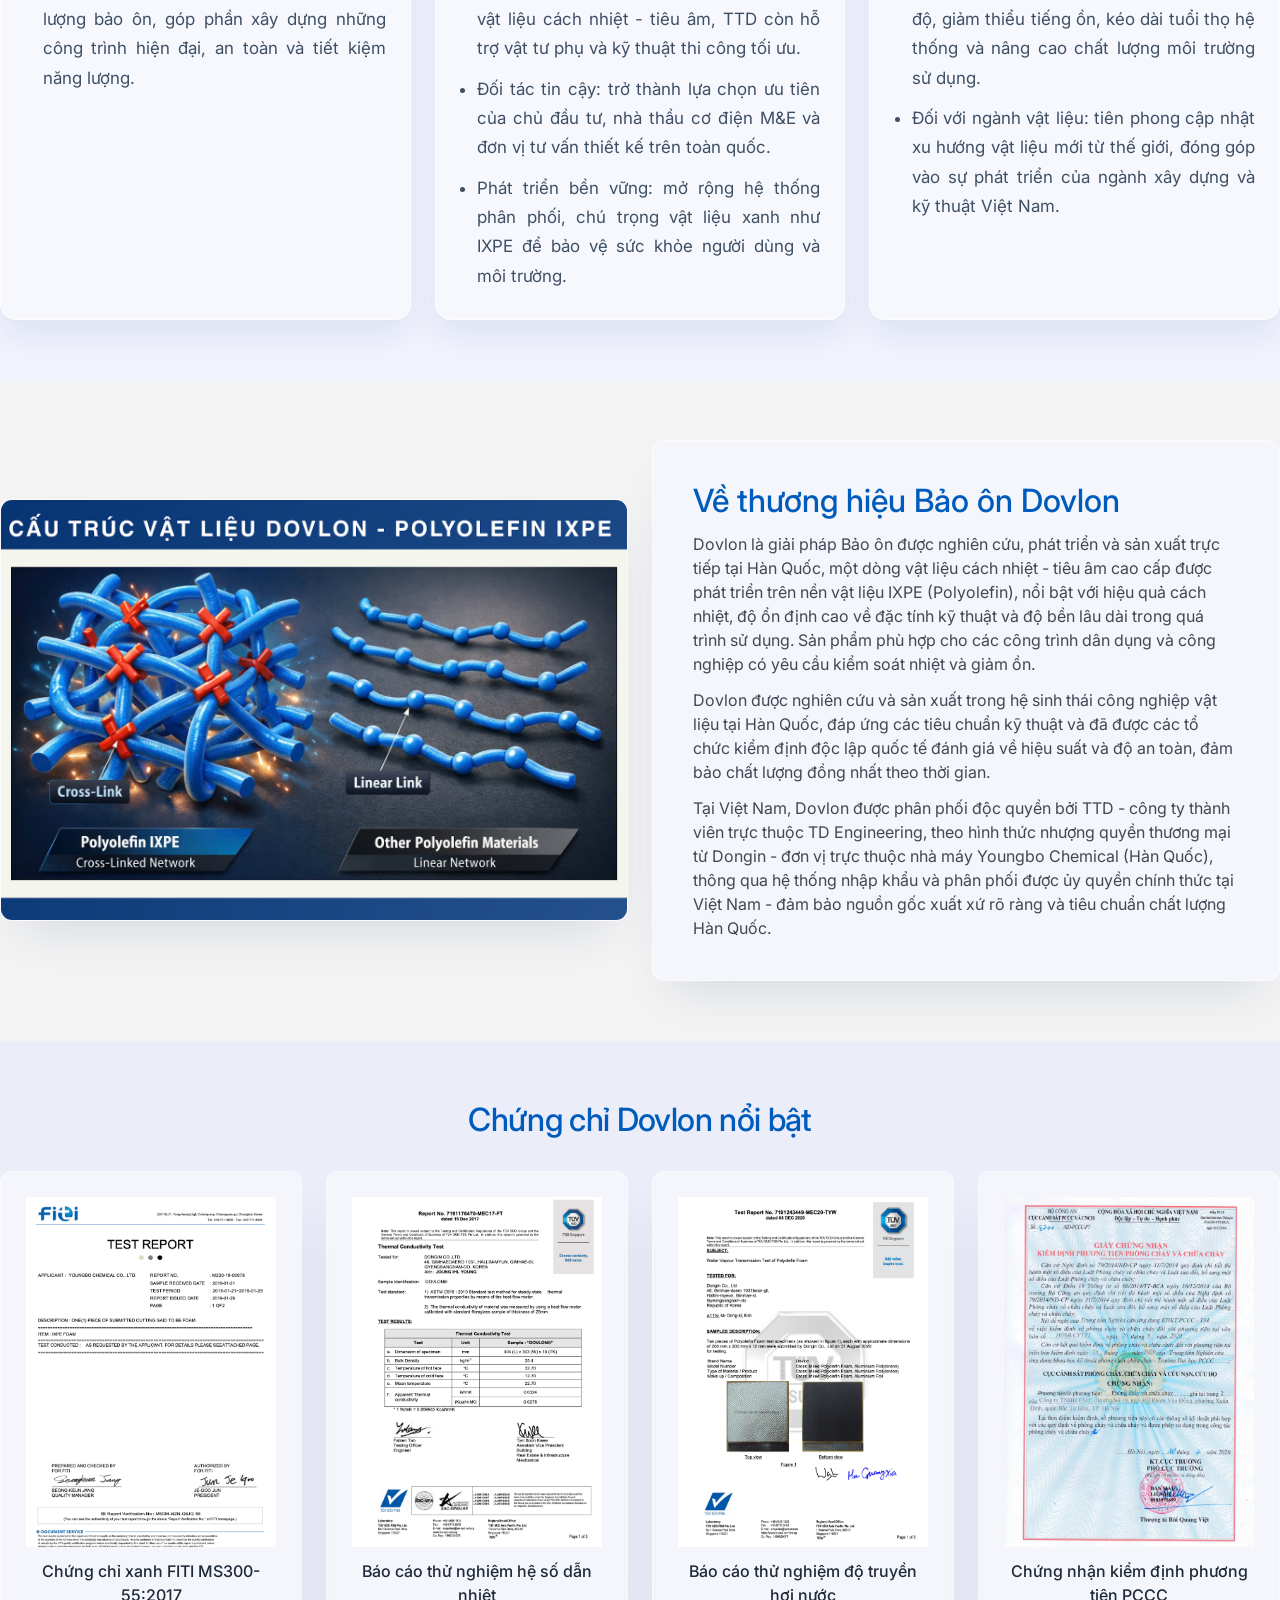
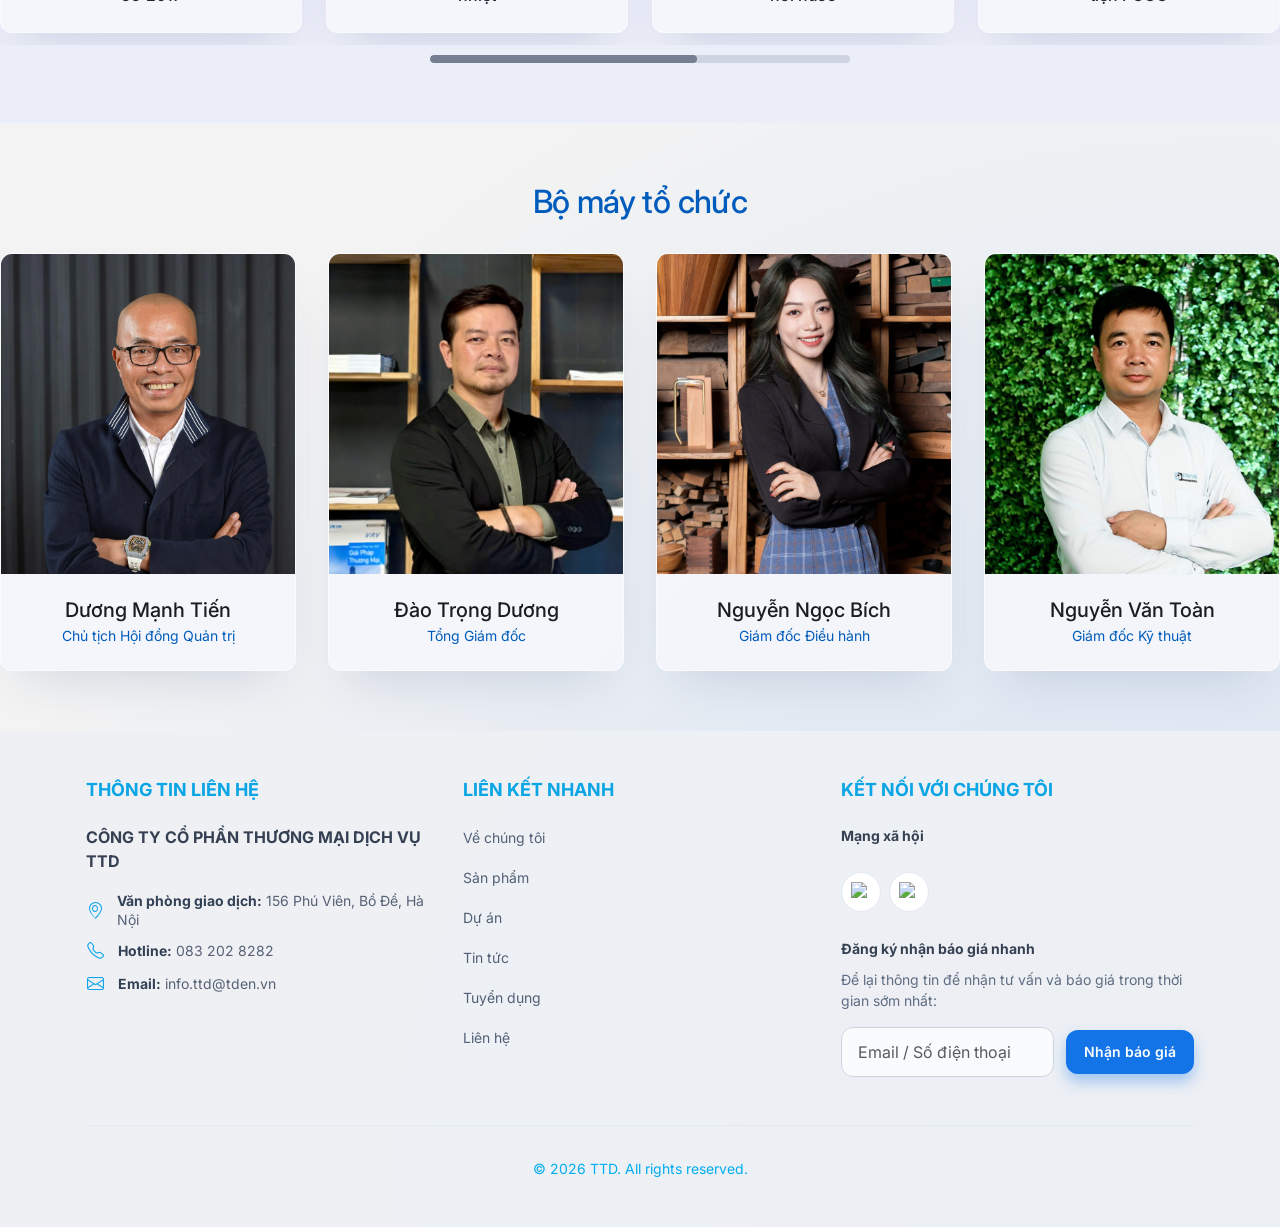
==== commit 28a93392: "Improve mobile certificate carousel" ====
--- a/about.html
+++ b/about.html
@@ -111,7 +111,7 @@
       <div class="container">
         <h2 class="section-title about-centered-title">Chứng chỉ Dovlon nổi bật</h2>
         <div class="cert-carousel">
-          <div class="cert-scroller" data-cert-scroller>
+          <div class="cert-scroller" data-cert-scroller data-cert-autoplay="true" data-cert-interval="2600">
             <div class="cert-track" data-cert-track>
               <article class="cert-item has-hover-glow"><img src="assets/img/content/cert-green-fiti.png" alt="Chứng chỉ xanh FITI MS300-55 2017"><p><strong>Chứng chỉ xanh FITI MS300-55:2017</strong></p></article>
               <article class="cert-item has-hover-glow"><img src="assets/img/content/cert-thermal-report.png" alt="Báo cáo thử nghiệm hệ số dẫn nhiệt"><p><strong>Báo cáo thử nghiệm hệ số dẫn nhiệt</strong></p></article>
--- a/assets/css/styles.css
+++ b/assets/css/styles.css
@@ -1172,7 +1172,7 @@
 
 .site-footer {
   background: rgba(238, 240, 245, 0.92);
-  margin-top: 2.5rem;
+  margin-top: 0;
 }
 
 .site-footer h4 {
@@ -1502,7 +1502,25 @@
 }
 
 .news-page .news-main {
-  padding-top: 18px;
+  padding-top: 0;
+}
+
+.news-page .news-main > section {
+  padding-bottom: 2.25rem !important;
+}
+
+.news-page .news-main > section + section {
+  margin-top: 0;
+}
+
+.news-page .news-main > .page-hero {
+  padding-top: calc(var(--page-hero-top) * 0.78) !important;
+  padding-bottom: 2.5rem !important;
+}
+
+.news-page .news-main > section:first-child:not(.page-hero) {
+  padding-top: 2.5rem !important;
+  padding-bottom: 1.75rem !important;
 }
 
 .news-hero-inner {
@@ -1805,12 +1823,13 @@
 .contact-media {
   width: 100%;
   height: 320px;
+  margin-bottom: 24px;
   object-fit: cover;
   border-radius: 12px;
 }
 
 .contact-panel-title {
-  margin: 14px 0 0;
+  margin: 0;
   font-size: 1.5rem;
   line-height: 1.25;
   color: var(--h2-card-color);
@@ -2034,7 +2053,7 @@
   display: flex;
   gap: 10px;
   align-items: center;
-  font-size: 13px;
+  font-size: 0.875rem;
   color: #667085;
 }
 
@@ -2044,6 +2063,21 @@
 
 .news-breadcrumb i {
   font-size: 10px;
+}
+
+.page-hero:has(.news-breadcrumb) {
+  padding-top: 1.75rem !important;
+  padding-bottom: 2.25rem !important;
+}
+
+.page-hero:has(.news-breadcrumb) .news-breadcrumb,
+.news-page .news-main > section:first-child:has(.news-breadcrumb) .news-breadcrumb {
+  margin-bottom: 1.75rem !important;
+}
+
+.news-page .news-main > section:first-child:has(.news-breadcrumb) {
+  padding-top: 1.75rem !important;
+  padding-bottom: 1.75rem !important;
 }
 
 .news-detail-hero {
@@ -2163,7 +2197,14 @@
   gap: 20px;
 }
 
+.product-catalog-grid-3 {
+  grid-template-columns: repeat(3, minmax(0, 1fr));
+}
+
 .product-catalog-card {
+  display: flex;
+  min-width: 0;
+  flex-direction: column;
   border-radius: 14px;
   padding: 22px;
   border: 1px solid var(--line);
@@ -2171,6 +2212,20 @@
   box-shadow: var(--shadow-card-unified);
 }
 
+.product-catalog-media {
+  margin: 0 0 18px;
+  overflow: hidden;
+  border-radius: 12px;
+  background: rgba(255, 255, 255, 0.72);
+}
+
+.product-catalog-media img {
+  display: block;
+  width: 100%;
+  aspect-ratio: 16 / 9;
+  object-fit: cover;
+}
+
 .product-catalog-card h3 {
   margin: 0;
   font-size: 1.45rem;
@@ -2178,6 +2233,10 @@
   color: #0b58b8;
 }
 
+.product-catalog-card .section-kicker {
+  margin: 0 0 8px;
+}
+
 .product-catalog-card p {
   margin: 0.8rem 0 0;
   color: #4b5563;
@@ -2186,6 +2245,7 @@
 }
 
 .product-catalog-card .btn {
+  align-self: flex-start;
   margin-top: 1rem;
 }
 
@@ -2197,6 +2257,11 @@
   font-size: clamp(1.8rem, 2.8vw, 2.6rem);
   color: #0b58b8;
   letter-spacing: -0.02em;
+}
+
+.products-main > section:not(.page-hero) {
+  padding-top: 30px !important;
+  padding-bottom: 30px !important;
 }
 
 .product-hero-figma {
@@ -2334,6 +2399,13 @@
   margin-top: 0;
 }
 
+.product-split-actions {
+  display: flex;
+  flex-wrap: wrap;
+  gap: 12px;
+  margin-top: 1.25rem;
+}
+
 .product-split-reverse .product-split-body h2 {
   max-width: 26rem;
 }
@@ -2383,6 +2455,16 @@
 .product-support-item {
   border-radius: 14px;
   padding: 26px 14px;
+}
+
+.product-support-item img {
+  display: block;
+  width: 100%;
+  aspect-ratio: 4 / 3;
+  object-fit: contain;
+  margin: 0 0 18px;
+  border-radius: 12px;
+  background: rgba(255, 255, 255, 0.76);
 }
 
 .product-support-item i {
@@ -2398,6 +2480,186 @@
   color: #334155;
   text-transform: uppercase;
   letter-spacing: 0.04em;
+}
+
+.product-detail-hero-copy {
+  max-width: 920px;
+  margin-inline: auto;
+  text-align: center;
+}
+
+.product-detail-hero-copy .section-kicker {
+  margin-bottom: 14px;
+}
+
+.product-detail-hero-copy .section-title {
+  font-size: clamp(2rem, 4.2vw, 3.5rem);
+  line-height: 1.12;
+}
+
+.product-detail-hero-copy .section-sub {
+  max-width: 820px;
+  margin-right: auto;
+  margin-left: auto;
+  font-size: clamp(1rem, 1.28vw, 1.25rem);
+  line-height: 1.55;
+}
+
+.product-group-grid {
+  display: grid;
+  grid-template-columns: 1fr;
+  gap: 20px;
+}
+
+.product-group-grid-2 {
+  grid-template-columns: repeat(2, minmax(0, 1fr));
+}
+
+.product-spec-card,
+.product-info-panel {
+  min-width: 0;
+  padding: 22px;
+  border-radius: 14px;
+}
+
+.product-spec-card {
+  display: grid;
+  grid-template-columns: minmax(280px, 0.86fr) minmax(0, 1fr);
+  gap: 28px;
+  align-items: stretch;
+}
+
+.product-spec-card-wide {
+  grid-column: 1 / -1;
+}
+
+.product-spec-card img,
+.product-spec-visual {
+  width: 100%;
+  min-height: 300px;
+  border-radius: 12px;
+  background: rgba(245, 247, 252, 0.94);
+}
+
+.product-spec-card img {
+  object-fit: contain;
+}
+
+.product-spec-visual {
+  display: grid;
+  place-items: center;
+  padding: 24px;
+  border: 1px solid rgba(221, 228, 240, 0.92);
+}
+
+.product-spec-visual-text span {
+  color: #0b58b8;
+  font-size: clamp(1.55rem, 3vw, 2.4rem);
+  font-weight: 900;
+  line-height: 1.05;
+  text-align: center;
+}
+
+.product-spec-body {
+  display: flex;
+  min-width: 0;
+  flex-direction: column;
+  justify-content: center;
+}
+
+.product-spec-body .section-kicker {
+  margin-bottom: 8px;
+}
+
+.product-spec-body h2,
+.product-info-panel h2 {
+  margin: 0;
+  color: #0b58b8;
+  font-size: clamp(1.35rem, 2vw, 1.9rem);
+  line-height: 1.2;
+}
+
+.product-spec-body p,
+.product-detail-copy {
+  margin: 12px 0 0;
+  color: #4b5563;
+  font-size: 1rem;
+  line-height: 1.58;
+}
+
+.product-spec-list {
+  margin: 16px 0 0;
+  padding: 0;
+  display: grid;
+  gap: 10px;
+  list-style: none;
+}
+
+.product-spec-list li {
+  position: relative;
+  padding-left: 20px;
+  color: #344054;
+  font-size: 0.98rem;
+  line-height: 1.52;
+}
+
+.product-spec-list li::before {
+  content: "";
+  position: absolute;
+  top: 0.72em;
+  left: 0;
+  width: 7px;
+  height: 7px;
+  border-radius: 50%;
+  background: #0b58b8;
+}
+
+.product-spec-table-wrap {
+  margin-top: 18px;
+  overflow-x: auto;
+}
+
+.product-spec-table {
+  width: 100%;
+  min-width: 520px;
+  border-collapse: collapse;
+  color: #1f2937;
+  font-size: 0.94rem;
+}
+
+.product-spec-table-compact {
+  min-width: 360px;
+}
+
+.product-spec-table caption {
+  caption-side: top;
+  margin-bottom: 10px;
+  color: #0b58b8;
+  font-size: 1rem;
+  font-weight: 800;
+  text-align: left;
+}
+
+.product-spec-table th,
+.product-spec-table td {
+  padding: 10px 12px;
+  border: 1px solid rgba(156, 168, 190, 0.72);
+  vertical-align: middle;
+}
+
+.product-spec-table th {
+  background: rgba(226, 235, 248, 0.72);
+  color: #344054;
+  font-weight: 800;
+}
+
+.product-spec-table td {
+  background: rgba(255, 255, 255, 0.44);
+}
+
+.product-info-panel {
+  background: rgba(245, 247, 252, 0.9);
+  border: 1px solid rgba(222, 229, 242, 0.9);
 }
 
 .card,
@@ -3019,18 +3281,28 @@
 
 @media (max-width: 860px) {
   .about-page .cert-scroller {
-    overflow: visible !important;
+    overflow-x: auto !important;
+    scroll-snap-type: x mandatory;
   }
 
   .about-page .cert-track {
-    display: grid !important;
-    grid-template-columns: repeat(2, minmax(0, 1fr));
-    grid-auto-columns: unset !important;
+    display: grid;
+    grid-auto-flow: column;
+    grid-auto-columns: clamp(142px, calc((100% - 16px) / 2), 190px);
     gap: 16px;
   }
 
-  .about-page .cert-track .cert-item:nth-child(n + 3) {
-    display: none;
+  .about-page .cert-track .cert-item {
+    scroll-snap-align: start;
+  }
+
+  .about-page .cert-item {
+    padding: 14px;
+  }
+
+  .about-page .cert-item p {
+    font-size: 0.86rem;
+    line-height: 1.38;
   }
 
   .about-page .cert-scrollbar {
@@ -3283,6 +3555,11 @@
     padding: 28px 18px 22px;
   }
 
+  .about-page .about-content-card p {
+    text-align: justify;
+    text-justify: inter-word;
+  }
+
   .about-page .about-values-icon {
     width: 68px;
     height: 68px;
@@ -3304,6 +3581,12 @@
   color: #0b58b8;
 }
 
+.project-list-section {
+  padding-top: 0;
+  padding-bottom: 0;
+  background: transparent;
+}
+
 .hero-sub-narrow {
   max-width: 760px;
 }
@@ -3314,17 +3597,34 @@
 
 .product-detail-card {
   padding: 28px;
+}
+
+.product-detail-card > .row {
+  align-items: flex-start !important;
 }
 
 .product-detail-image {
   min-height: 340px;
   border-radius: 12px;
+}
+
+.product-detail-card .product-detail-image {
+  width: 100%;
+  aspect-ratio: 16 / 10;
+  min-height: 0;
+  object-fit: contain;
+  object-position: center top;
+  background: transparent;
 }
 
 .product-accessories-visual {
   display: grid;
   grid-template-columns: repeat(2, minmax(0, 1fr));
   gap: 16px;
+}
+
+.product-accessories-visual-wide {
+  grid-template-columns: repeat(4, minmax(0, 1fr));
 }
 
 .product-accessory-tile {
@@ -3354,6 +3654,15 @@
   font-size: 1.38rem;
 }
 
+.product-accessory-tile img {
+  display: block;
+  width: 100%;
+  aspect-ratio: 4 / 3;
+  object-fit: contain;
+  border-radius: 12px;
+  background: rgba(255, 255, 255, 0.78);
+}
+
 .product-accessory-tile h3 {
   margin: 0;
   color: #0f1b2d;
@@ -3405,6 +3714,35 @@
   }
 }
 
+@media (max-width: 991.98px) {
+  .product-accessories-visual-wide {
+    grid-template-columns: repeat(2, minmax(0, 1fr));
+  }
+
+  .product-catalog-grid-3,
+  .product-group-grid,
+  .product-group-grid-2 {
+    grid-template-columns: 1fr;
+  }
+
+  .product-spec-card,
+  .product-spec-card-wide {
+    grid-column: auto;
+    grid-template-columns: 1fr;
+  }
+
+  .product-spec-card img,
+  .product-spec-visual {
+    min-height: 220px;
+  }
+}
+
+@media (max-width: 640px) {
+  .product-accessories-visual-wide {
+    grid-template-columns: 1fr;
+  }
+}
+
 
 /* Final about values text alignment */
 .about-page .about-values-card-title {
